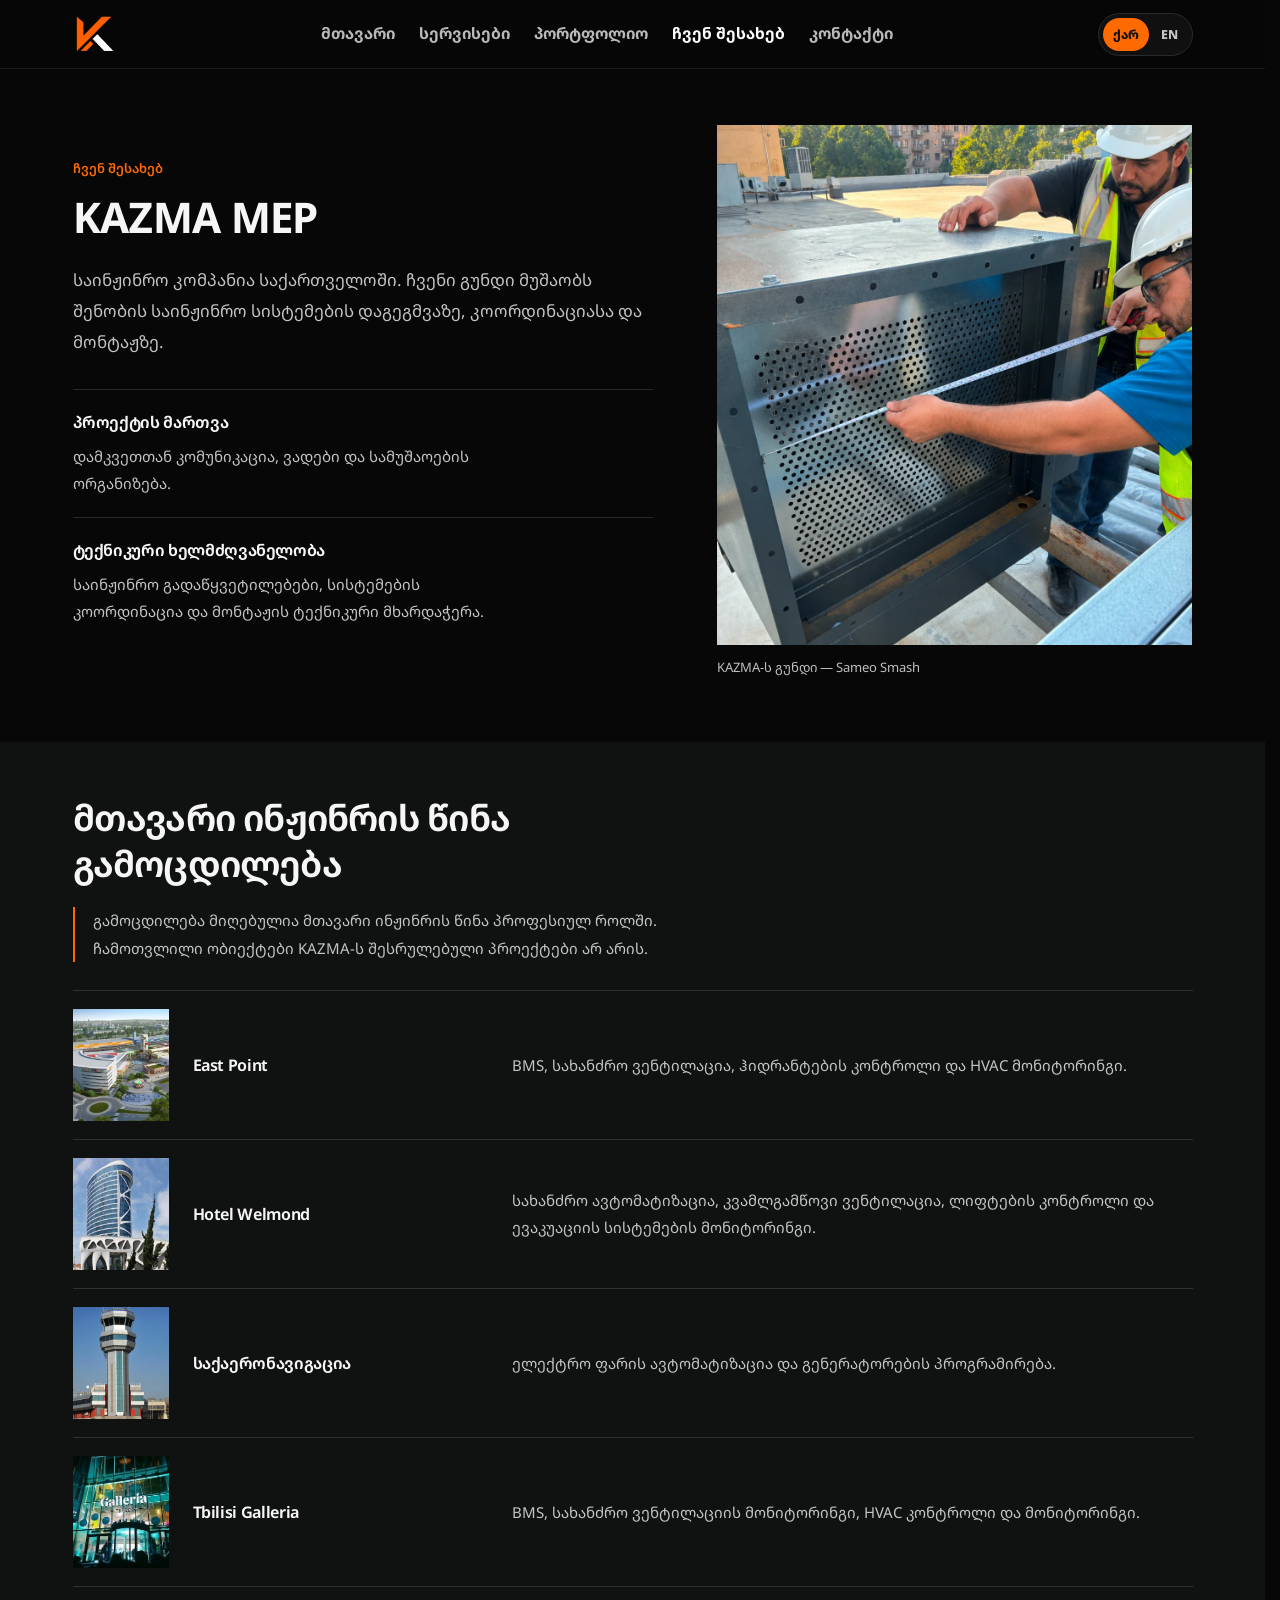
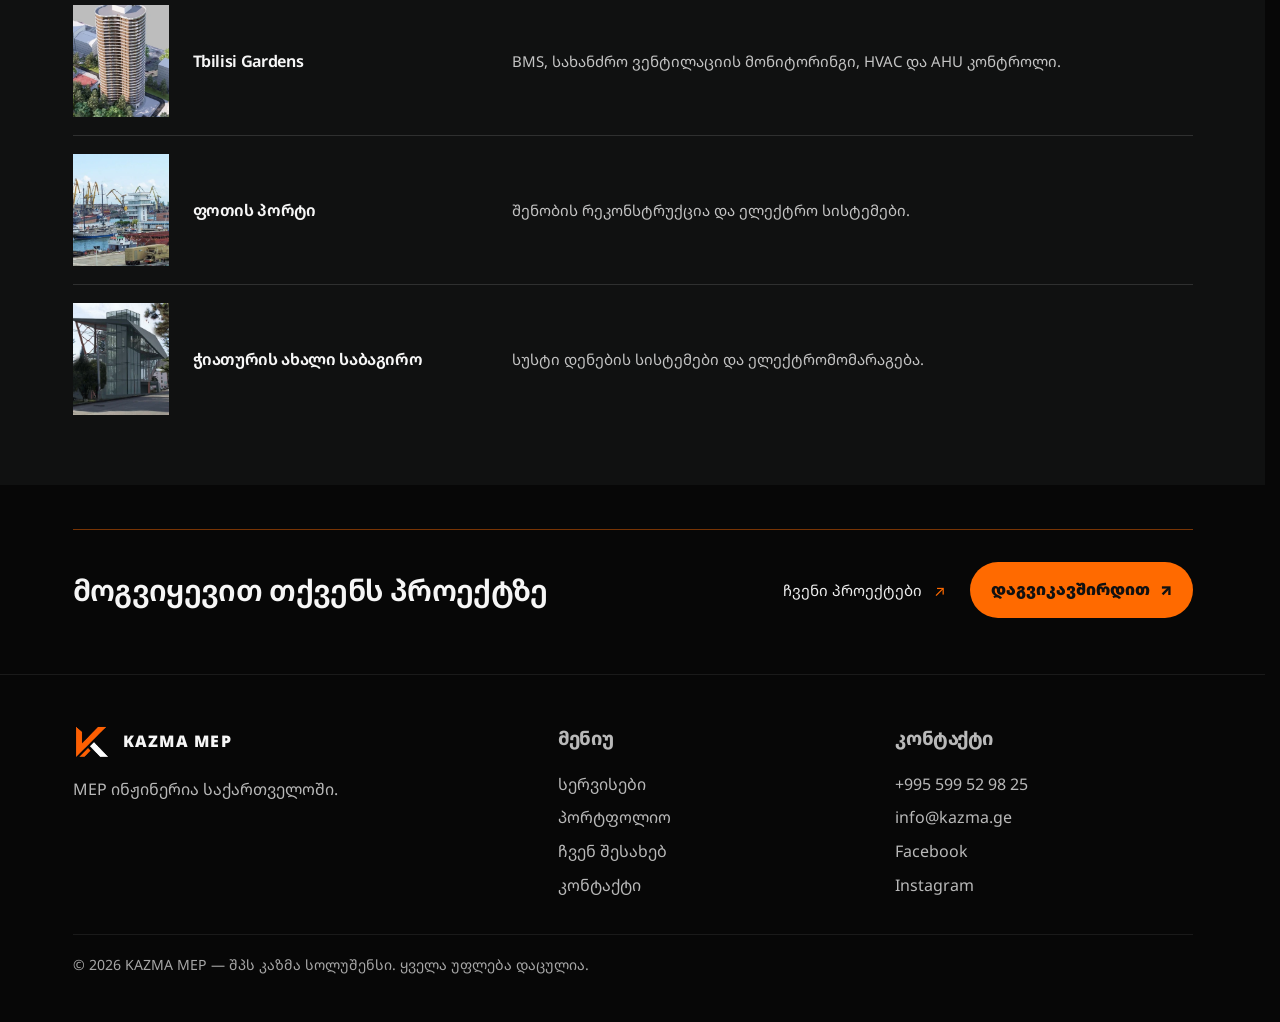
==== about.html @ 132da7cc "Simplify contact channels and align mobile navigation" ====
<!DOCTYPE html>

<html lang="ka">
<head>
<meta charset="utf-8"/>
<meta content="width=device-width, initial-scale=1, viewport-fit=cover" name="viewport"/>
<title>About KAZMA MEP | Team and Experience</title>
<meta content="Meet the KAZMA MEP team and learn about our project-management roles and our lead engineer’s previous professional experience." name="description"/>
<meta content="#070707" name="theme-color"/>
<link href="https://kazma.ge/about" rel="canonical"/>
<meta content="About KAZMA MEP | Team and Experience" property="og:title"/>
<meta content="The KAZMA MEP team, its responsibilities and the lead engineer’s previous professional experience." property="og:description"/>
<meta content="website" property="og:type"/>
<meta content="https://kazma.ge/about" property="og:url"/>
<meta content="https://kazma.ge/sameo-rooftop-measurement-01.webp" property="og:image"/>
<link href="kazma-mark-icon-transparent.png" rel="icon" type="image/png"/>
<link href="https://fonts.googleapis.com" rel="preconnect"/><link crossorigin="" href="https://fonts.gstatic.com" rel="preconnect"/><link href="https://fonts.googleapis.com/css2?family=Inter:wght@400;500;600;700;800;900&amp;family=Noto+Sans+Georgian:wght@400;500;600;700;800;900&amp;display=swap" rel="stylesheet"/><link href="style.css?v=20260925" rel="stylesheet"/>
<link href="company-pages.css?v=20260930b" rel="stylesheet"/>
<meta content="index,follow,max-image-preview:large" name="robots"/><meta content="dark" name="color-scheme"/><meta content="ka_GE" property="og:locale"/><meta content="en_US" property="og:locale:alternate"/><meta content="summary_large_image" name="twitter:card"/><meta content="About KAZMA MEP | Team and Experience" name="twitter:title"/><meta content="Meet the KAZMA MEP team and learn about our project-management roles and our lead engineer’s previous professional experience." name="twitter:description"/><meta content="https://kazma.ge/sameo-rooftop-measurement-01.webp" name="twitter:image"/></head>
<body class="about-page company-page" data-page-title-en="About KAZMA MEP | Team and Experience" data-page-title-ka="KAZMA MEP-ის შესახებ | გუნდი და გამოცდილება"><a class="skip-link" href="#main-content"><span class="ka">მთავარ კონტენტზე გადასვლა</span><span class="en">Skip to main content</span></a>
<header class="site-header">
<div class="container nav-wrap">
<a aria-label="KAZMA MEP home" class="brand" href="/">
<img alt="KAZMA MEP logo mark" data-logo-img="" decoding="async" height="144" src="kazma-mark-icon-144.png" width="144"/>
<span class="brand-fallback" data-logo-fallback="">K</span>
<span class="sr-only">KAZMA MEP</span>
</a>
<nav aria-label="მთავარი ნავიგაცია / Main navigation" class="nav" id="primary-navigation">
<a href="/"><span class="ka">მთავარი</span><span class="en">Home</span></a>
<a href="/services"><span class="ka">სერვისები</span><span class="en">Services</span></a>
<a href="/portfolio"><span class="ka">პორტფოლიო</span><span class="en">Portfolio</span></a>
<a aria-current="page" class="active" href="/about"><span class="ka">ჩვენ შესახებ</span><span class="en">About</span></a>
<a href="/contact"><span class="ka">კონტაქტი</span><span class="en">Contact</span></a>
</nav>
<div class="header-actions">
<div aria-label="Language switcher" class="lang-toggle">
<button aria-label="ქართული ენის არჩევა" aria-pressed="true" data-lang="ka" type="button">ქარ</button>
<button aria-label="Switch to English" aria-pressed="false" data-lang="en" type="button">EN</button>
</div>
<button aria-controls="primary-navigation" aria-expanded="false" aria-label="მენიუს გახსნა" class="menu-btn" type="button">
<span></span><span></span><span></span>
</button>
</div>
</div>
</header>
<main id="main-content" tabindex="-1">
<section class="company-about-intro">
<div class="container company-about-grid">
<div>
<p class="company-kicker"><span class="ka">ჩვენ შესახებ</span><span class="en">About us</span></p>
<h1>KAZMA MEP</h1>
<p class="company-lead"><span class="ka">საინჟინრო კომპანია საქართველოში. ჩვენი გუნდი მუშაობს შენობის საინჟინრო სისტემების დაგეგმვაზე, კოორდინაციასა და მონტაჟზე.</span><span class="en">An engineering company in Georgia. Our team plans, coordinates and installs building engineering systems.</span></p>
<div class="company-roles" aria-labelledby="team-roles-title">
<h2 id="team-roles-title" class="sr-only"><span class="ka">გუნდის როლები</span><span class="en">Team responsibilities</span></h2>
<article class="company-role" data-team-role="project-management"><!-- Add the real team member image here using class="company-role-portrait", width/height and bilingual data-alt attributes. --><div><h3><span class="ka">პროექტის მართვა</span><span class="en">Project management</span></h3><p><span class="ka">დამკვეთთან კომუნიკაცია, ვადები და სამუშაოების ორგანიზება.</span><span class="en">Client communication, scheduling and organization of site work.</span></p></div></article>
<article class="company-role" data-team-role="technical-leadership"><!-- Add the real team member image here using class="company-role-portrait", width/height and bilingual data-alt attributes. --><div><h3><span class="ka">ტექნიკური ხელმძღვანელობა</span><span class="en">Technical leadership</span></h3><p><span class="ka">საინჟინრო გადაწყვეტილებები, სისტემების კოორდინაცია და მონტაჟის ტექნიკური მხარდაჭერა.</span><span class="en">Engineering decisions, system coordination and technical support during installation.</span></p></div></article>
</div>
</div>
<figure class="company-team-photo">
<img src="sameo-rooftop-measurement-01.webp" width="1122" height="1402" alt="KAZMA-ს ინჟინრები Sameo Smash-ის სახურავზე მოწყობილობას ზომავენ" data-alt-ka="KAZMA-ს ინჟინრები Sameo Smash-ის სახურავზე მოწყობილობას ზომავენ" data-alt-en="KAZMA engineers measuring equipment on the Sameo Smash rooftop" decoding="async" loading="eager" fetchpriority="high"/>
<figcaption><span class="ka">KAZMA-ს გუნდი — Sameo Smash</span><span class="en">KAZMA team — Sameo Smash</span></figcaption>
</figure>
</div></section>
<section class="company-experience" id="team-experience" aria-labelledby="team-experience-title">
<div class="container">
<h2 id="team-experience-title"><span class="ka">მთავარი ინჟინრის წინა გამოცდილება</span><span class="en">Our lead engineer’s previous experience</span></h2>
<p class="company-experience-note"><span class="ka">გამოცდილება მიღებულია მთავარი ინჟინრის წინა პროფესიულ როლში. ჩამოთვლილი ობიექტები KAZMA-ს შესრულებული პროექტები არ არის.</span><span class="en">This experience was gained by our lead engineer in a previous professional role. The projects below were not delivered by KAZMA.</span></p>
<ul class="company-experience-list">
<li><img class="company-experience-thumbnail" src="team-exp-east-point.webp" width="306" height="442" alt="East Point-ის სავაჭრო კომპლექსი თბილისში" data-alt-ka="East Point-ის სავაჭრო კომპლექსი თბილისში" data-alt-en="East Point retail complex in Tbilisi" loading="lazy" decoding="async"/><h3><span class="ka">East Point</span><span class="en">East Point</span></h3><p><span class="ka">BMS, სახანძრო ვენტილაცია, ჰიდრანტების კონტროლი და HVAC მონიტორინგი.</span><span class="en">BMS, fire ventilation, hydrant control and HVAC monitoring.</span></p></li>
<li><img class="company-experience-thumbnail" src="team-exp-hotel-welmond.webp" width="320" height="343" alt="Hotel Welmond ბათუმში" data-alt-ka="Hotel Welmond ბათუმში" data-alt-en="Hotel Welmond in Batumi" loading="lazy" decoding="async"/><h3><span class="ka">Hotel Welmond</span><span class="en">Hotel Welmond</span></h3><p><span class="ka">სახანძრო ავტომატიზაცია, კვამლგამწოვი ვენტილაცია, ლიფტების კონტროლი და ევაკუაციის სისტემების მონიტორინგი.</span><span class="en">Fire automation, smoke ventilation, elevator control and evacuation-system monitoring.</span></p></li>
<li><img class="company-experience-thumbnail" src="team-exp-georgian-air-navigation.webp" width="307" height="362" alt="საქაერონავიგაციის საკონტროლო კოშკი თბილისში" data-alt-ka="საქაერონავიგაციის საკონტროლო კოშკი თბილისში" data-alt-en="Georgian Air Navigation control tower in Tbilisi" loading="lazy" decoding="async"/><h3><span class="ka">საქაერონავიგაცია</span><span class="en">Georgian Air Navigation</span></h3><p><span class="ka">ელექტრო ფარის ავტომატიზაცია და გენერატორების პროგრამირება.</span><span class="en">Electrical panel automation and generator programming.</span></p></li>
<li><img class="company-experience-thumbnail" src="team-exp-tbilisi-galleria.webp" width="220" height="299" alt="Tbilisi Galleria-ს სავაჭრო ცენტრი" data-alt-ka="Tbilisi Galleria-ს სავაჭრო ცენტრი" data-alt-en="Tbilisi Galleria shopping center" loading="lazy" decoding="async"/><h3><span class="ka">Tbilisi Galleria</span><span class="en">Tbilisi Galleria</span></h3><p><span class="ka">BMS, სახანძრო ვენტილაციის მონიტორინგი, HVAC კონტროლი და მონიტორინგი.</span><span class="en">BMS, fire-ventilation monitoring and HVAC control and monitoring.</span></p></li>
<li><img class="company-experience-thumbnail" src="team-exp-tbilisi-gardens.webp" width="307" height="447" alt="Tbilisi Gardens-ის მრავალფუნქციური შენობა" data-alt-ka="Tbilisi Gardens-ის მრავალფუნქციური შენობა" data-alt-en="Tbilisi Gardens mixed-use building" loading="lazy" decoding="async"/><h3><span class="ka">Tbilisi Gardens</span><span class="en">Tbilisi Gardens</span></h3><p><span class="ka">BMS, სახანძრო ვენტილაციის მონიტორინგი, HVAC და AHU კონტროლი.</span><span class="en">BMS, fire-ventilation monitoring, HVAC and AHU control.</span></p></li>
<li><img class="company-experience-thumbnail" src="team-exp-poti-port.webp" width="324" height="363" alt="ფოთის პორტი" data-alt-ka="ფოთის პორტი" data-alt-en="Poti Port infrastructure" loading="lazy" decoding="async"/><h3><span class="ka">ფოთის პორტი</span><span class="en">Poti Port</span></h3><p><span class="ka">შენობის რეკონსტრუქცია და ელექტრო სისტემები.</span><span class="en">Building reconstruction and electrical systems.</span></p></li>
<li><img class="company-experience-thumbnail" src="team-exp-chiatura-cableway.webp" width="298" height="321" alt="ჭიათურის ახალი საბაგიროს სადგური" data-alt-ka="ჭიათურის ახალი საბაგიროს სადგური" data-alt-en="Chiatura New Cable-way station" loading="lazy" decoding="async"/><h3><span class="ka">ჭიათურის ახალი საბაგირო</span><span class="en">Chiatura New Cable-way</span></h3><p><span class="ka">სუსტი დენების სისტემები და ელექტრომომარაგება.</span><span class="en">Low-voltage systems and electric power.</span></p></li>
</ul>
</div></section>
<section class="company-contact" aria-labelledby="company-contact-title">
<div class="container company-contact-inner">
<h2 id="company-contact-title"><span class="ka">მოგვიყევით თქვენს პროექტზე</span><span class="en">Tell us about your project</span></h2>
<div class="company-contact-actions"><a class="company-text-link" href="/portfolio"><span class="ka">ჩვენი პროექტები</span><span class="en">Our projects</span> <span aria-hidden="true">↗</span></a><a class="btn btn-primary" href="/contact"><span class="ka">დაგვიკავშირდით</span><span class="en">Contact us</span> <span aria-hidden="true">↗</span></a></div>
</div></section>
</main>
<footer class="site-footer">
<div class="container">
<div class="footer-grid">
<div>
<div class="footer-logo">
<img alt="KAZMA MEP logo mark" data-logo-img="" decoding="async" height="144" src="kazma-mark-icon-144.png" width="144"/>
<span class="brand-fallback small" data-logo-fallback="">K</span>
<span>KAZMA MEP</span>
</div>
<p><span class="ka">MEP ინჟინერია საქართველოში.</span><span class="en">MEP engineering in Georgia.</span></p>
</div>
<div>
<h3><span class="ka">მენიუ</span><span class="en">Menu</span></h3>
<div class="footer-links">
<a href="/services"><span class="ka">სერვისები</span><span class="en">Services</span></a>
<a href="/portfolio"><span class="ka">პორტფოლიო</span><span class="en">Portfolio</span></a>
<a href="/about"><span class="ka">ჩვენ შესახებ</span><span class="en">About</span></a>
<a href="/contact"><span class="ka">კონტაქტი</span><span class="en">Contact</span></a>
</div>
</div>
<div>
<h3><span class="ka">კონტაქტი</span><span class="en">Contact</span></h3>
<div class="footer-links">
<a href="tel:+995599529825">+995 599 52 98 25</a>
<a href="mailto:info@kazma.ge">info@kazma.ge</a>
<a href="https://www.facebook.com/KAZMAMEP" rel="noopener noreferrer" target="_blank">Facebook</a>
<a href="https://www.instagram.com/kazmamep/" rel="noopener noreferrer" target="_blank">Instagram</a>
</div>
</div>
</div>
<div class="copyright">
<span>© <span data-year=""></span> KAZMA MEP — <span class="ka">შპს კაზმა სოლუშენსი. ყველა უფლება დაცულია.</span><span class="en">Kazma Solutions LLC. All rights reserved.</span></span>
</div>
</div>
</footer>
<script src="script.js?v=20260930b"></script>
</body>
</html>
---- style.css ----
:root {
  --bg: #070707;
  --bg-soft: #101010;
  --card: #151515;
  --card-2: #1b1b1b;
  --line: #2a2a2a;
  --text: #f6f6f6;
  --muted: #b9b9b9;
  --muted-2: #8c8c8c;
  --orange: #ff6a00;
  --orange-soft: rgba(255, 106, 0, 0.16);
  --white: #ffffff;
  --max: 1120px;
  --radius: 22px;
}

* {
  box-sizing: border-box;
}

html {
  scroll-behavior: smooth;
}

body {
  margin: 0;
  background:
    radial-gradient(circle at top left, rgba(255, 106, 0, 0.10), transparent 34rem),
    radial-gradient(circle at top right, rgba(255, 255, 255, 0.06), transparent 28rem),
    var(--bg);
  color: var(--text);
  font-family: "Inter", "Noto Sans Georgian", system-ui, -apple-system, BlinkMacSystemFont, "Segoe UI", Arial, sans-serif;
  line-height: 1.6;
}

body .en {
  display: none !important;
}

body.lang-en .en {
  display: inline !important;
}

body.lang-en .ka {
  display: none !important;
}

body.lang-en .block-en {
  display: block !important;
}

body:not(.lang-en) .block-en {
  display: none !important;
}

img {
  max-width: 100%;
  display: block;
}

a {
  color: inherit;
}

.container {
  width: min(var(--max), calc(100% - 40px));
  margin: 0 auto;
}

.site-header {
  position: sticky;
  top: 0;
  z-index: 50;
  background: rgba(7, 7, 7, 0.82);
  backdrop-filter: blur(16px);
  border-bottom: 1px solid rgba(255, 255, 255, 0.08);
}

.nav-wrap {
  min-height: 68px;
  display: flex;
  align-items: center;
  justify-content: space-between;
  gap: 24px;
}

.brand {
  display: inline-flex;
  align-items: center;
  gap: 0;
  text-decoration: none;
  font-weight: 900;
  letter-spacing: 0.08em;
}

.brand img {
  height: 44px;
  width: 44px;
  border-radius: 12px;
  object-fit: contain;
}

.brand span {
  white-space: nowrap;
}

.sr-only {
  position: absolute;
  width: 1px;
  height: 1px;
  padding: 0;
  margin: -1px;
  overflow: hidden;
  clip: rect(0, 0, 0, 0);
  white-space: nowrap;
  border: 0;
}

.brand-fallback {
  display: none;
  width: 44px;
  height: 44px;
  border-radius: 12px;
  place-items: center;
  background: var(--orange);
  color: #111;
  font-weight: 950;
  line-height: 1;
}

.brand-fallback.small {
  width: 38px;
  height: 38px;
}

.brand-fallback.is-visible {
  display: grid;
}

.nav {
  display: flex;
  align-items: center;
  gap: 24px;
  color: var(--muted);
  font-size: 0.98rem;
  font-weight: 700;
}

.nav a {
  text-decoration: none;
  transition: color 0.2s ease;
}

.nav a:hover,
.nav a.active {
  color: var(--white);
}

.header-actions {
  display: flex;
  align-items: center;
  gap: 10px;
}

.lang-toggle {
  display: inline-flex;
  align-items: center;
  gap: 2px;
  padding: 4px;
  border: 1px solid var(--line);
  border-radius: 999px;
  background: rgba(255, 255, 255, 0.04);
}

.lang-toggle button {
  border: 0;
  background: transparent;
  color: var(--muted);
  padding: 8px 10px;
  border-radius: 999px;
  cursor: pointer;
  font-weight: 800;
  font-size: 0.78rem;
}

body:not(.lang-en) .lang-toggle button[data-lang="ka"],
body.lang-en .lang-toggle button[data-lang="en"] {
  background: var(--orange);
  color: #111;
}

.menu-btn {
  display: none;
  width: 42px;
  height: 42px;
  border: 1px solid var(--line);
  border-radius: 12px;
  background: rgba(255, 255, 255, 0.04);
  color: var(--white);
  cursor: pointer;
}

.menu-btn span {
  display: block;
  height: 2px;
  width: 18px;
  margin: 5px auto;
  background: currentColor;
}

.hero {
  padding: 68px 0 56px;
}

.hero-grid {
  display: grid;
  grid-template-columns: minmax(0, 1.04fr) minmax(280px, 0.82fr);
  gap: 54px;
  align-items: center;
}

.eyebrow {
  display: inline-flex;
  align-items: center;
  gap: 10px;
  color: var(--orange);
  font-weight: 900;
  text-transform: uppercase;
  letter-spacing: 0.16em;
  font-size: 0.86rem;
  margin-bottom: 18px;
}

.eyebrow::before {
  content: "";
  width: 34px;
  height: 2px;
  background: var(--orange);
  display: inline-block;
}

h1,
h2,
h3,
p {
  margin-top: 0;
}

h1 {
  font-size: clamp(2rem, 4.25vw, 3.55rem);
  letter-spacing: -0.02em;
  line-height: 1.08;
  margin-bottom: 26px;
}

.page-title {
  font-size: clamp(2rem, 4.1vw, 3.35rem);
  letter-spacing: -0.025em;
  line-height: 1.12;
  margin: 0;
}

.lead {
  font-size: clamp(1rem, 1.6vw, 1.16rem);
  color: var(--muted);
  max-width: 760px;
}

.hero-actions,
.cta-actions,
.card-actions {
  display: flex;
  flex-wrap: wrap;
  gap: 14px;
  margin-top: 32px;
}

.btn {
  display: inline-flex;
  align-items: center;
  justify-content: center;
  gap: 10px;
  min-height: 48px;
  padding: 14px 20px;
  border-radius: 999px;
  text-decoration: none;
  font-weight: 900;
  border: 1px solid transparent;
  transition: transform 0.2s ease, border-color 0.2s ease, background 0.2s ease;
}

.btn:hover {
  transform: translateY(-2px);
}

.btn-primary {
  background: var(--orange);
  color: #111;
}

.btn-secondary {
  background: rgba(255, 255, 255, 0.04);
  border-color: var(--line);
  color: var(--text);
}

.btn-small {
  min-height: 40px;
  padding: 10px 14px;
  font-size: 0.9rem;
}

.hero-panel {
  position: relative;
  border: 1px solid rgba(255, 255, 255, 0.10);
  border-radius: 34px;
  background:
    linear-gradient(145deg, rgba(255, 106, 0, 0.12), rgba(255, 255, 255, 0.04)),
    #090909;
  padding: 24px;
  overflow: hidden;
  box-shadow: 0 20px 70px rgba(0, 0, 0, 0.45);
}

.hero-panel::after {
  content: "";
  position: absolute;
  inset: auto -50px -70px auto;
  width: 180px;
  height: 180px;
  background: var(--orange);
  opacity: 0.16;
  filter: blur(28px);
  border-radius: 50%;
}

.logo-showcase {
  min-height: 250px;
  display: grid;
  place-items: center;
  padding: 28px;
}

.logo-showcase img {
  width: min(260px, 72%);
  border-radius: 20px;
}

.panel-list {
  display: grid;
  gap: 12px;
  margin-top: 20px;
}

.panel-item {
  display: flex;
  justify-content: space-between;
  gap: 20px;
  padding: 14px 0;
  border-top: 1px solid rgba(255, 255, 255, 0.10);
  color: var(--muted);
}

.panel-item strong {
  color: var(--white);
}

.section {
  padding: 70px 0;
  border-top: 1px solid rgba(255, 255, 255, 0.08);
}

.section-tight {
  padding: 46px 0;
}

.section-head {
  display: flex;
  justify-content: space-between;
  align-items: end;
  gap: 24px;
  margin-bottom: 34px;
}

.section-head h2 {
  font-size: clamp(1.55rem, 2.9vw, 2.35rem);
  letter-spacing: -0.018em;
  line-height: 1.18;
  margin-bottom: 0;
}

.section-head p {
  color: var(--muted);
  max-width: 520px;
  margin-bottom: 0;
}

.grid {
  display: grid;
  grid-template-columns: repeat(3, 1fr);
  gap: 18px;
}

.grid-2 {
  display: grid;
  grid-template-columns: repeat(2, 1fr);
  gap: 18px;
}

.card,
.project-card,
.contact-card {
  border: 1px solid rgba(255, 255, 255, 0.10);
  border-radius: var(--radius);
  background: linear-gradient(180deg, rgba(255, 255, 255, 0.055), rgba(255, 255, 255, 0.025));
  padding: 22px;
}

.card .number {
  color: var(--orange);
  font-weight: 900;
  font-size: 1rem;
  letter-spacing: 0.12em;
  margin-bottom: 22px;
}

.card h3,
.project-card h3,
.contact-card h3 {
  font-size: 1.28rem;
  letter-spacing: -0.012em;
  margin-bottom: 12px;
}

.card p,
.project-card p,
.contact-card p {
  color: var(--muted);
  margin-bottom: 0;
}

.card ul,
.project-card ul {
  padding-left: 18px;
  color: var(--muted);
  margin-bottom: 0;
}

.split {
  display: grid;
  grid-template-columns: 0.82fr 1.18fr;
  gap: 42px;
  align-items: center;
}

.tag-row {
  display: flex;
  flex-wrap: wrap;
  gap: 10px;
  margin: 18px 0 0;
}

.tag {
  display: inline-flex;
  align-items: center;
  min-height: 32px;
  padding: 7px 12px;
  border-radius: 999px;
  background: var(--orange-soft);
  color: #ffb278;
  border: 1px solid rgba(255, 106, 0, 0.26);
  font-size: 0.84rem;
  font-weight: 800;
}

.project-card {
  position: relative;
  overflow: hidden;
  min-height: 230px;
}

.project-card.featured {
  grid-column: span 2;
  min-height: 250px;
  background:
    radial-gradient(circle at top right, rgba(255, 106, 0, 0.22), transparent 28rem),
    linear-gradient(180deg, rgba(255, 255, 255, 0.065), rgba(255, 255, 255, 0.025));
}

.project-meta {
  display: flex;
  flex-wrap: wrap;
  gap: 10px;
  color: var(--muted-2);
  font-size: 0.9rem;
  margin-bottom: 20px;
}

.project-meta > span {
  padding: 6px 10px;
  border: 1px solid rgba(255, 255, 255, 0.10);
  border-radius: 999px;
}

.page-hero {
  padding: 62px 0 54px;
  border-bottom: 1px solid rgba(255, 255, 255, 0.08);
}

.breadcrumb {
  color: var(--orange);
  font-weight: 900;
  letter-spacing: 0.14em;
  text-transform: uppercase;
  font-size: 0.86rem;
  margin-bottom: 18px;
}

.process {
  counter-reset: step;
  display: grid;
  gap: 16px;
}

.process-item {
  counter-increment: step;
  display: grid;
  grid-template-columns: 72px 1fr;
  gap: 18px;
  align-items: start;
  padding: 24px;
  border: 1px solid rgba(255, 255, 255, 0.10);
  border-radius: var(--radius);
  background: rgba(255, 255, 255, 0.035);
}

.process-item::before {
  content: "0" counter(step);
  width: 54px;
  height: 54px;
  border-radius: 18px;
  display: grid;
  place-items: center;
  background: var(--orange);
  color: #111;
  font-weight: 950;
}

.info-box {
  border: 1px solid rgba(255, 106, 0, 0.28);
  background: rgba(255, 106, 0, 0.10);
  border-radius: var(--radius);
  padding: 24px;
}

.contact-list {
  display: grid;
  gap: 14px;
}

.contact-link {
  display: flex;
  align-items: center;
  justify-content: space-between;
  gap: 18px;
  padding: 18px;
  border: 1px solid rgba(255, 255, 255, 0.10);
  border-radius: 18px;
  text-decoration: none;
  background: rgba(255, 255, 255, 0.035);
}

.contact-link strong {
  display: block;
}

.contact-link span {
  color: var(--muted);
}

.contact-link em {
  color: var(--orange);
  font-style: normal;
  font-weight: 900;
}

.cta {
  border: 1px solid rgba(255, 106, 0, 0.28);
  border-radius: 34px;
  padding: 42px;
  background:
    radial-gradient(circle at top right, rgba(255, 106, 0, 0.22), transparent 22rem),
    #111;
}

.cta h2 {
  font-size: clamp(1.8rem, 3.4vw, 2.8rem);
  line-height: 1.08;
  letter-spacing: -0.035em;
  margin-bottom: 16px;
}

.cta p {
  color: var(--muted);
  max-width: 760px;
}

.site-footer {
  border-top: 1px solid rgba(255, 255, 255, 0.08);
  padding: 46px 0;
  color: var(--muted);
}

.footer-grid {
  display: grid;
  grid-template-columns: 1.2fr 0.8fr 0.8fr;
  gap: 24px;
}

.footer-logo {
  display: flex;
  align-items: center;
  gap: 12px;
  color: var(--text);
  font-weight: 950;
  letter-spacing: 0.08em;
  margin-bottom: 14px;
}

.footer-logo img {
  width: 38px;
  height: 38px;
  border-radius: 10px;
  object-fit: cover;
}

.footer-links {
  display: grid;
  gap: 8px;
}

.footer-links a {
  color: var(--muted);
  text-decoration: none;
}

.footer-links a:hover {
  color: var(--white);
}

.copyright {
  margin-top: 36px;
  color: var(--muted-2);
  font-size: 0.9rem;
}


/* Georgian text needs calmer spacing than Latin display typography. */
body:not(.lang-en) h1,
body:not(.lang-en) .page-title,
body:not(.lang-en) h2,
body:not(.lang-en) h3 {
  letter-spacing: -0.015em;
  word-break: normal;
  overflow-wrap: break-word;
}

body:not(.lang-en) h1 {
  font-size: clamp(1.72rem, 3.55vw, 2.95rem);
  line-height: 1.18;
}

body:not(.lang-en) .page-title {
  font-size: clamp(1.8rem, 3.45vw, 2.95rem);
  line-height: 1.22;
  max-width: 900px;
}

.logo-fallback {
  display: none;
  border: 1px solid rgba(255, 106, 0, 0.30);
  background: rgba(255, 106, 0, 0.10);
  border-radius: 22px;
  padding: 44px 28px;
  text-align: center;
  color: var(--white);
}

.logo-fallback strong {
  display: block;
  font-size: clamp(2rem, 5vw, 3.2rem);
  letter-spacing: 0.12em;
}

.logo-fallback span {
  display: block;
  color: var(--orange);
  font-weight: 900;
  letter-spacing: 0.38em;
  margin-top: 8px;
}

.logo-fallback.is-visible {
  display: block;
}

.logo-showcase img.is-hidden,
.brand img.is-hidden,
.footer-logo img.is-hidden {
  display: none;
}

@media (max-width: 920px) {
  .hero-grid,
  .split,
  .grid-2,
  .footer-grid {
    grid-template-columns: 1fr;
  }

  .grid {
    grid-template-columns: repeat(2, 1fr);
  }

  .project-card.featured {
    grid-column: span 1;
  }

  .section-head {
    display: block;
  }

  .section-head p {
    margin-top: 14px;
  }
}

@media (max-width: 720px) {
  .container {
    width: min(100% - 28px, var(--max));
  }

  .nav-wrap {
    min-height: 72px;
  }

  .brand span {
    font-size: 0.92rem;
  }

  .nav {
    position: absolute;
    left: 14px;
    right: 14px;
    top: 72px;
    display: none;
    flex-direction: column;
    align-items: stretch;
    gap: 0;
    padding: 14px;
    background: rgba(10, 10, 10, 0.98);
    border: 1px solid var(--line);
    border-radius: 18px;
  }

  .nav.open {
    display: flex;
  }

  .nav a {
    padding: 12px;
  }

  .menu-btn {
    display: inline-block;
  }

  .grid {
    grid-template-columns: 1fr;
  }

  .hero {
    padding: 44px 0 38px;
  }

  h1 {
    font-size: clamp(2.2rem, 11vw, 3.4rem);
    line-height: 1.08;
  }

  .hero-panel {
    padding: 18px;
  }

  .logo-showcase {
    min-height: 190px;
    padding: 16px;
  }

  .section {
    padding: 48px 0;
  }

  .page-hero {
    padding: 56px 0 44px;
  }

  .process-item {
    grid-template-columns: 1fr;
  }

  .cta {
    padding: 28px;
    border-radius: 24px;
  }

  .contact-link {
    display: block;
  }

  .contact-link em {
    display: inline-block;
    margin-top: 8px;
  }
}


/* V3 refinements: cleaner hero, fixed project pills, calmer Georgian typography. */
.hero-visual {
  position: relative;
  min-height: 360px;
  display: flex;
  align-items: center;
  justify-content: center;
  padding: 18px;
}

.hero-visual::before {
  content: "";
  position: absolute;
  width: 68%;
  aspect-ratio: 1;
  border-radius: 50%;
  background: rgba(255, 106, 0, 0.16);
  filter: blur(52px);
  z-index: -1;
}

.hero-logo {
  width: min(100%, 430px);
  max-height: 430px;
  mix-blend-mode: normal;
  filter: drop-shadow(0 22px 48px rgba(255, 106, 0, 0.10));
  object-fit: contain;
}

.hero-logo-fallback {
  width: min(100%, 430px);
}

body:not(.lang-en) .section-head h2,
body:not(.lang-en) .split h2,
body:not(.lang-en) .cta h2 {
  letter-spacing: -0.006em;
  line-height: 1.24;
}

.page-hero .lead {
  margin-top: 20px;
}

.project-meta > span span {
  padding: 0;
  border: 0;
  border-radius: 0;
}

.logo-showcase img.is-hidden,
.brand img.is-hidden,
.footer-logo img.is-hidden,
.hero-logo.is-hidden {
  display: none;
}

@media (max-width: 920px) {
  .hero-grid {
    grid-template-columns: 1fr;
    gap: 28px;
  }

  .hero-visual {
    min-height: 280px;
  }

  .hero-logo {
    width: min(100%, 340px);
  }
}

@media (max-width: 720px) {
  h1 {
    font-size: clamp(2rem, 9.5vw, 3rem);
  }

  body:not(.lang-en) h1 {
    font-size: clamp(1.85rem, 8.6vw, 2.75rem);
  }

  body:not(.lang-en) .page-title {
    font-size: clamp(1.65rem, 7.2vw, 2.25rem);
  }

  .hero-visual {
    min-height: 220px;
    padding: 6px 0 0;
  }

  .hero-logo {
    width: min(100%, 280px);
  }

  .brand img,
  .brand-fallback {
    width: 40px;
    height: 40px;
  }
}


/* V4 refinements: typography, transparent logo blend, stronger nav/services, legal footer. */
body:not(.lang-en) {
  font-family: "Noto Sans Georgian", "Inter", system-ui, -apple-system, BlinkMacSystemFont, "Segoe UI", Arial, sans-serif;
}

body:not(.lang-en) .nav,
body:not(.lang-en) .btn,
body:not(.lang-en) .lang-toggle button {
  font-family: "Noto Sans Georgian", "Inter", system-ui, sans-serif;
}

.hero-grid {
  grid-template-columns: minmax(0, 1fr) minmax(300px, 0.78fr);
}

.hero-visual {
  background: transparent;
}

.hero-visual::after {
  content: "";
  position: absolute;
  inset: 16% 5%;
  background: radial-gradient(circle, rgba(255, 106, 0, 0.08), transparent 62%);
  z-index: -2;
}

.hero .lead {
  max-width: 620px;
}

.services-preview .card p {
  min-height: 3.3em;
}

.card h3 .ka,
.project-card h3 .ka {
  line-height: 1.35;
}

.breadcrumb {
  font-size: 0.9rem;
  letter-spacing: 0.16em;
}

.card .number {
  line-height: 1;
}

.footer-logo img,
.brand img {
  object-fit: contain;
  background: transparent;
}

.copyright {
  padding-top: 18px;
  border-top: 1px solid rgba(255, 255, 255, 0.08);
  line-height: 1.7;
}

body:not(.lang-en) .copyright {
  font-size: 0.88rem;
}

@media (min-width: 921px) {
  .section-tight .split .lead {
    padding-top: 28px;
  }
}

@media (max-width: 720px) {
  .nav a {
    font-size: 1.02rem;
  }
  body:not(.lang-en) h1 {
    font-size: clamp(1.65rem, 7.4vw, 2.35rem);
    line-height: 1.24;
  }
  .hero-logo {
    width: min(100%, 260px);
  }
}


/* V4.1 — About page principles grid only. */
.principles-section {
  position: relative;
}

.principles-section::before {
  content: "";
  position: absolute;
  inset: 22px 0 auto 0;
  height: 1px;
  background: linear-gradient(90deg, transparent, rgba(255, 106, 0, 0.25), transparent);
  pointer-events: none;
}

.principles-grid {
  display: grid;
  grid-template-columns: repeat(4, minmax(0, 1fr));
  gap: 16px;
}

.principle-card {
  position: relative;
  overflow: hidden;
  min-height: 238px;
  padding: 24px;
  border: 1px solid rgba(255, 255, 255, 0.10);
  border-radius: var(--radius);
  background:
    radial-gradient(circle at top right, rgba(255, 106, 0, 0.10), transparent 9rem),
    linear-gradient(180deg, rgba(255, 255, 255, 0.058), rgba(255, 255, 255, 0.026));
}

.principle-card::after {
  content: "";
  position: absolute;
  left: 24px;
  right: 24px;
  bottom: 0;
  height: 3px;
  border-radius: 999px 999px 0 0;
  background: rgba(255, 106, 0, 0.75);
}

.principle-top {
  display: flex;
  align-items: center;
  gap: 12px;
  margin-bottom: 34px;
}

.principle-number {
  color: var(--orange);
  font-weight: 950;
  font-size: 1.18rem;
  letter-spacing: 0.10em;
  line-height: 1;
}

.principle-line {
  height: 1px;
  flex: 1;
  background: rgba(255, 255, 255, 0.12);
}

.principle-card h3 {
  margin-bottom: 12px;
  font-size: 1.24rem;
  line-height: 1.25;
}

.principle-card p {
  margin-bottom: 0;
  color: var(--muted);
  font-size: 0.97rem;
  line-height: 1.65;
}

body:not(.lang-en) .principle-card h3 {
  font-size: 1.18rem;
  line-height: 1.35;
}

body:not(.lang-en) .principle-card p {
  font-size: 0.95rem;
  line-height: 1.75;
}

@media (max-width: 1000px) {
  .principles-grid {
    grid-template-columns: repeat(2, minmax(0, 1fr));
  }
}

@media (max-width: 620px) {
  .principles-grid {
    grid-template-columns: 1fr;
  }

  .principle-card {
    min-height: auto;
  }

  .principle-top {
    margin-bottom: 22px;
  }
}


/* V4.2 — About page process timeline only. */
.workflow-section {
  position: relative;
  overflow: hidden;
}

.workflow-section::before {
  content: "";
  position: absolute;
  inset: 0;
  background:
    linear-gradient(rgba(255, 255, 255, 0.022) 1px, transparent 1px),
    linear-gradient(90deg, rgba(255, 255, 255, 0.022) 1px, transparent 1px);
  background-size: 44px 44px;
  mask-image: radial-gradient(circle at 50% 40%, black, transparent 70%);
  pointer-events: none;
}

.workflow-track {
  position: relative;
  display: grid;
  grid-template-columns: repeat(4, minmax(0, 1fr));
  gap: 16px;
}

.workflow-track::before {
  content: "";
  position: absolute;
  left: 7%;
  right: 7%;
  top: 38px;
  height: 1px;
  background: linear-gradient(90deg, rgba(255, 106, 0, 0.15), rgba(255, 106, 0, 0.65), rgba(255, 106, 0, 0.15));
  pointer-events: none;
}

.workflow-step {
  position: relative;
  z-index: 1;
  min-height: 230px;
  padding: 24px;
  border-radius: var(--radius);
  border: 1px solid rgba(255, 255, 255, 0.10);
  background:
    radial-gradient(circle at top left, rgba(255, 106, 0, 0.10), transparent 10rem),
    linear-gradient(180deg, rgba(255, 255, 255, 0.054), rgba(255, 255, 255, 0.024));
}

.workflow-step-head {
  display: flex;
  align-items: center;
  justify-content: space-between;
  gap: 14px;
  margin-bottom: 34px;
}

.workflow-number {
  color: var(--orange);
  font-size: 1.05rem;
  font-weight: 950;
  letter-spacing: 0.12em;
}

.workflow-dot {
  width: 16px;
  height: 16px;
  border-radius: 999px;
  background: var(--orange);
  box-shadow: 0 0 0 8px rgba(255, 106, 0, 0.10);
  flex: 0 0 auto;
}

.workflow-step h3 {
  margin-bottom: 12px;
  font-size: 1.22rem;
  line-height: 1.25;
}

.workflow-step p {
  margin-bottom: 0;
  color: var(--muted);
  font-size: 0.96rem;
  line-height: 1.65;
}

body:not(.lang-en) .workflow-step h3 {
  font-size: 1.14rem;
  line-height: 1.35;
}

body:not(.lang-en) .workflow-step p {
  font-size: 0.94rem;
  line-height: 1.75;
}

@media (max-width: 1000px) {
  .workflow-track {
    grid-template-columns: repeat(2, minmax(0, 1fr));
  }

  .workflow-track::before {
    display: none;
  }
}

@media (max-width: 620px) {
  .workflow-track {
    grid-template-columns: 1fr;
  }

  .workflow-step {
    min-height: auto;
  }

  .workflow-step-head {
    margin-bottom: 22px;
  }
}


/* V4.3 — About page disciplines visual block only. */
.discipline-section {
  position: relative;
  overflow: hidden;
}

.discipline-section::before {
  content: "";
  position: absolute;
  inset: 0;
  background:
    linear-gradient(rgba(255, 255, 255, 0.018) 1px, transparent 1px),
    linear-gradient(90deg, rgba(255, 255, 255, 0.018) 1px, transparent 1px);
  background-size: 44px 44px;
  mask-image: radial-gradient(circle at 50% 30%, black, transparent 72%);
  pointer-events: none;
}

.discipline-board {
  position: relative;
  overflow: hidden;
  padding: 20px;
  border: 1px solid rgba(255, 255, 255, 0.10);
  border-radius: calc(var(--radius) + 2px);
  background:
    radial-gradient(circle at top left, rgba(255, 106, 0, 0.12), transparent 16rem),
    linear-gradient(180deg, rgba(255, 255, 255, 0.055), rgba(255, 255, 255, 0.02));
}

.discipline-board::after {
  content: "";
  position: absolute;
  left: 22px;
  right: 22px;
  bottom: 0;
  height: 3px;
  border-radius: 999px 999px 0 0;
  background: linear-gradient(90deg, rgba(255, 106, 0, 0.8), rgba(255, 106, 0, 0.2));
}

.discipline-grid {
  display: grid;
  grid-template-columns: repeat(3, minmax(0, 1fr));
  gap: 14px;
}

.discipline-item {
  position: relative;
  min-height: 168px;
  padding: 20px 18px 18px;
  border: 1px solid rgba(255, 255, 255, 0.08);
  border-radius: 18px;
  background: linear-gradient(180deg, rgba(255, 255, 255, 0.045), rgba(255, 255, 255, 0.02));
}

.discipline-item::before {
  content: "";
  position: absolute;
  top: -22px;
  right: -22px;
  width: 84px;
  height: 84px;
  border: 1px solid rgba(255, 106, 0, 0.12);
  border-radius: 50%;
}

.discipline-top {
  display: flex;
  align-items: center;
  gap: 10px;
  margin-bottom: 20px;
}

.discipline-badge {
  color: var(--orange);
  font-weight: 900;
  font-size: 1.02rem;
  letter-spacing: 0.1em;
  line-height: 1;
}

.discipline-line {
  height: 1px;
  flex: 1;
  background: rgba(255, 255, 255, 0.12);
}

.discipline-item h3 {
  margin: 0 0 10px;
  font-size: 1.18rem;
  line-height: 1.25;
}

.discipline-item p {
  margin: 0;
  color: var(--muted);
  font-size: 0.94rem;
  line-height: 1.65;
}

body:not(.lang-en) .discipline-item h3 {
  font-size: 1.12rem;
  line-height: 1.34;
}

body:not(.lang-en) .discipline-item p {
  font-size: 0.93rem;
  line-height: 1.72;
}

@media (max-width: 1000px) {
  .discipline-grid {
    grid-template-columns: repeat(2, minmax(0, 1fr));
  }
}

@media (max-width: 620px) {
  .discipline-board {
    padding: 16px;
  }

  .discipline-grid {
    grid-template-columns: 1fr;
  }

  .discipline-item {
    min-height: auto;
  }
}


/* V4.4 — About page visual polish. */
.discipline-section {
  padding-top: 58px;
  padding-bottom: 58px;
}

.discipline-section .section-head {
  margin-bottom: 26px;
}

.discipline-board {
  padding: 18px;
  border-radius: 24px;
  background:
    linear-gradient(rgba(255, 255, 255, 0.018) 1px, transparent 1px),
    linear-gradient(90deg, rgba(255, 255, 255, 0.018) 1px, transparent 1px),
    radial-gradient(circle at 12% 10%, rgba(255, 106, 0, 0.12), transparent 18rem),
    linear-gradient(180deg, rgba(255, 255, 255, 0.052), rgba(255, 255, 255, 0.018));
  background-size: 42px 42px, 42px 42px, auto, auto;
}

.discipline-board-head {
  display: flex;
  align-items: center;
  justify-content: space-between;
  gap: 18px;
  padding: 0 4px 16px;
  margin-bottom: 16px;
  border-bottom: 1px solid rgba(255, 255, 255, 0.10);
  color: var(--muted-2);
  font-size: 0.78rem;
  font-weight: 900;
  letter-spacing: 0.16em;
  text-transform: uppercase;
}

.discipline-board-head span:first-child {
  color: var(--orange);
}

.discipline-map {
  display: grid;
  grid-template-columns: repeat(3, minmax(0, 1fr));
  gap: 12px;
}

.discipline-node {
  position: relative;
  min-height: 122px;
  padding: 18px 18px 16px;
  border-radius: 18px;
  border: 1px solid rgba(255, 255, 255, 0.09);
  background:
    radial-gradient(circle at top right, rgba(255, 106, 0, 0.065), transparent 7rem),
    rgba(255, 255, 255, 0.026);
  overflow: hidden;
}

.discipline-node::before {
  content: "";
  position: absolute;
  top: 18px;
  right: 18px;
  width: 9px;
  height: 9px;
  border-radius: 50%;
  background: var(--orange);
  box-shadow: 0 0 0 8px rgba(255, 106, 0, 0.08);
}

.discipline-node::after {
  content: "";
  position: absolute;
  left: 18px;
  right: 18px;
  bottom: 0;
  height: 2px;
  border-radius: 999px 999px 0 0;
  background: linear-gradient(90deg, rgba(255, 106, 0, 0.75), transparent);
}

.node-index {
  display: block;
  margin-bottom: 22px;
  color: var(--orange);
  font-size: 0.78rem;
  font-weight: 950;
  letter-spacing: 0.14em;
}

.discipline-node h3 {
  margin: 0 0 6px;
  font-size: 1.06rem;
  line-height: 1.25;
}

.discipline-node p {
  margin: 0;
  color: var(--muted);
  font-size: 0.9rem;
  line-height: 1.55;
}

body:not(.lang-en) .discipline-node h3 {
  font-size: 1.02rem;
  line-height: 1.35;
}

body:not(.lang-en) .discipline-node p {
  font-size: 0.88rem;
  line-height: 1.65;
}

/* Make the process and principles feel less repetitive after adding the visual board. */
.workflow-section {
  padding-top: 58px;
}

.workflow-track {
  gap: 14px;
}

.workflow-step {
  min-height: 178px;
}

.workflow-step h3 {
  font-size: 1.08rem;
}

.workflow-step p {
  font-size: 0.92rem;
}

.principles-section {
  padding-top: 58px;
}

.principles-grid {
  gap: 14px;
}

.principle-card {
  min-height: 200px;
  padding: 22px;
  border-radius: 18px;
}

.principle-top {
  margin-bottom: 26px;
}

.principle-card h3 {
  font-size: 1.12rem;
}

.principle-card p {
  font-size: 0.92rem;
}

body:not(.lang-en) .principle-card h3 {
  font-size: 1.08rem;
}

body:not(.lang-en) .principle-card p {
  font-size: 0.91rem;
}

@media (max-width: 1000px) {
  .discipline-map {
    grid-template-columns: repeat(2, minmax(0, 1fr));
  }

  .workflow-track,
  .principles-grid {
    grid-template-columns: repeat(2, minmax(0, 1fr));
  }
}

@media (max-width: 620px) {
  .discipline-board {
    padding: 14px;
  }

  .discipline-board-head {
    align-items: flex-start;
    flex-direction: column;
    gap: 6px;
  }

  .discipline-map,
  .workflow-track,
  .principles-grid {
    grid-template-columns: 1fr;
  }

  .discipline-node,
  .workflow-step,
  .principle-card {
    min-height: auto;
  }
}


/* V4.5 — About page simplified redesign. Fewer cards, more visual hierarchy. */
.about-clean-page .section,
.about-clean-page section {
  position: relative;
}

.about-clean-hero {
  padding: 86px 0 72px;
  border-bottom: 1px solid rgba(255, 255, 255, 0.08);
  background:
    radial-gradient(circle at 8% 0%, rgba(255, 106, 0, 0.16), transparent 22rem),
    linear-gradient(180deg, rgba(255, 255, 255, 0.025), transparent);
}

.about-hero-inner {
  max-width: 920px;
}

.about-clean-hero h1 {
  max-width: 860px;
  margin: 0 0 18px;
  font-size: clamp(2.2rem, 5vw, 4.9rem);
  line-height: 1.02;
  letter-spacing: -0.045em;
}

body:not(.lang-en) .about-clean-hero h1 {
  max-width: 930px;
  font-size: clamp(2rem, 4.1vw, 4.05rem);
  line-height: 1.16;
  letter-spacing: -0.025em;
}

.about-clean-hero p {
  max-width: 680px;
  margin: 0;
  color: var(--muted);
  font-size: 1.08rem;
  line-height: 1.75;
}

body:not(.lang-en) .about-clean-hero p {
  font-size: 1.02rem;
}

.about-statement-section {
  padding: 78px 0;
  border-bottom: 1px solid rgba(255, 255, 255, 0.08);
}

.statement-grid-clean {
  display: grid;
  grid-template-columns: minmax(0, 0.9fr) minmax(340px, 1.1fr);
  gap: 56px;
  align-items: center;
}

.statement-copy-clean h2,
.process-intro-clean h2,
.experience-panel-clean h2 {
  margin: 0 0 18px;
  font-size: clamp(1.7rem, 3.2vw, 3.15rem);
  line-height: 1.13;
  letter-spacing: -0.03em;
}

body:not(.lang-en) .statement-copy-clean h2,
body:not(.lang-en) .process-intro-clean h2,
body:not(.lang-en) .experience-panel-clean h2 {
  line-height: 1.22;
  letter-spacing: -0.015em;
}

.statement-copy-clean p,
.process-intro-clean p,
.experience-copy-clean p {
  margin: 0;
  color: var(--muted);
  font-size: 1.02rem;
  line-height: 1.8;
}

.engineering-visual {
  position: relative;
  overflow: hidden;
  min-height: 410px;
  padding: 28px;
  border: 1px solid rgba(255, 255, 255, 0.10);
  border-radius: 30px;
  background:
    linear-gradient(rgba(255, 255, 255, 0.025) 1px, transparent 1px),
    linear-gradient(90deg, rgba(255, 255, 255, 0.025) 1px, transparent 1px),
    radial-gradient(circle at 82% 16%, rgba(255, 106, 0, 0.18), transparent 14rem),
    linear-gradient(135deg, rgba(255, 255, 255, 0.07), rgba(255, 255, 255, 0.018));
  background-size: 42px 42px, 42px 42px, auto, auto;
}

.engineering-visual::before {
  content: "";
  position: absolute;
  inset: 18px;
  border: 1px solid rgba(255, 106, 0, 0.18);
  border-radius: 24px;
  pointer-events: none;
}

.visual-topline {
  position: relative;
  z-index: 1;
  display: flex;
  justify-content: space-between;
  gap: 18px;
  color: var(--muted-2);
  font-size: 0.78rem;
  font-weight: 900;
  letter-spacing: 0.16em;
  text-transform: uppercase;
}

.visual-topline > span:first-child {
  color: var(--orange);
}

.visual-core {
  position: relative;
  z-index: 1;
  display: grid;
  grid-template-columns: 0.7fr 1.3fr;
  gap: 28px;
  align-items: center;
  min-height: 250px;
  padding: 34px 0 26px;
}

.visual-axis {
  display: grid;
  place-items: center;
  width: 150px;
  height: 150px;
  border-radius: 50%;
  border: 1px solid rgba(255, 106, 0, 0.32);
  background: rgba(255, 106, 0, 0.08);
  color: var(--white);
  font-weight: 950;
  letter-spacing: 0.08em;
  box-shadow: 0 0 0 24px rgba(255, 106, 0, 0.035);
}

.visual-lines {
  display: grid;
  gap: 14px;
}

.visual-lines div {
  display: flex;
  align-items: center;
  gap: 16px;
  min-height: 58px;
  padding: 12px 14px;
  border-bottom: 1px solid rgba(255, 255, 255, 0.10);
}

.visual-lines span:first-child {
  color: var(--orange);
  font-weight: 950;
  font-size: 0.82rem;
  letter-spacing: 0.1em;
}

.visual-lines strong {
  font-size: 1.04rem;
  line-height: 1.3;
}

.visual-disciplines {
  position: relative;
  z-index: 1;
  display: flex;
  flex-wrap: wrap;
  gap: 10px;
  padding-top: 18px;
  border-top: 1px solid rgba(255, 255, 255, 0.10);
}

.visual-disciplines > span {
  display: inline-flex;
  align-items: center;
  min-height: 34px;
  padding: 8px 12px;
  border-radius: 999px;
  border: 1px solid rgba(255, 255, 255, 0.10);
  color: var(--muted);
  background: rgba(255, 255, 255, 0.035);
  font-size: 0.84rem;
  font-weight: 800;
}

.about-process-simple {
  padding: 76px 0;
  border-bottom: 1px solid rgba(255, 255, 255, 0.08);
}

.process-intro-clean {
  display: grid;
  grid-template-columns: 0.85fr 1.15fr;
  gap: 52px;
  align-items: end;
  margin-bottom: 48px;
}

.process-line-clean {
  position: relative;
  display: grid;
  grid-template-columns: repeat(3, 1fr);
  gap: 0;
  border-top: 1px solid rgba(255, 255, 255, 0.14);
}

.process-point-clean {
  position: relative;
  padding: 32px 34px 0 0;
}

.process-point-clean::before {
  content: "";
  position: absolute;
  top: -7px;
  left: 0;
  width: 13px;
  height: 13px;
  border-radius: 50%;
  background: var(--orange);
  box-shadow: 0 0 0 8px rgba(255, 106, 0, 0.08);
}

.process-point-clean span:first-child {
  display: block;
  margin-bottom: 24px;
  color: var(--orange);
  font-weight: 950;
  letter-spacing: 0.12em;
}

.process-point-clean h3 {
  margin: 0 0 10px;
  font-size: 1.2rem;
  line-height: 1.25;
}

.process-point-clean p {
  max-width: 290px;
  margin: 0;
  color: var(--muted);
  font-size: 0.95rem;
  line-height: 1.7;
}

.about-experience-clean {
  padding: 76px 0;
  border-bottom: 1px solid rgba(255, 255, 255, 0.08);
}

.experience-panel-clean {
  display: grid;
  grid-template-columns: 0.95fr 1.05fr;
  gap: 56px;
  align-items: center;
  padding: 38px;
  border-radius: 30px;
  border: 1px solid rgba(255, 255, 255, 0.10);
  background:
    radial-gradient(circle at 88% 18%, rgba(255, 106, 0, 0.14), transparent 16rem),
    linear-gradient(180deg, rgba(255, 255, 255, 0.052), rgba(255, 255, 255, 0.018));
}

.experience-list-clean {
  display: flex;
  flex-wrap: wrap;
  gap: 10px;
  margin-top: 22px;
}

.experience-list-clean span {
  display: inline-flex;
  align-items: center;
  min-height: 34px;
  padding: 8px 12px;
  border-radius: 999px;
  background: rgba(255, 106, 0, 0.08);
  border: 1px solid rgba(255, 106, 0, 0.18);
  color: #ffb278;
  font-size: 0.84rem;
  font-weight: 800;
}

.about-clean-page .cta {
  margin-top: 0;
}

@media (max-width: 1000px) {
  .statement-grid-clean,
  .process-intro-clean,
  .experience-panel-clean {
    grid-template-columns: 1fr;
    gap: 32px;
  }

  .engineering-visual {
    min-height: auto;
  }

  .visual-core {
    min-height: auto;
  }
}

@media (max-width: 760px) {
  .about-clean-hero,
  .about-statement-section,
  .about-process-simple,
  .about-experience-clean {
    padding: 56px 0;
  }

  .visual-core {
    grid-template-columns: 1fr;
  }

  .visual-axis {
    width: 118px;
    height: 118px;
  }

  .process-line-clean {
    grid-template-columns: 1fr;
    border-top: 0;
    gap: 30px;
  }

  .process-point-clean {
    padding: 0 0 0 26px;
    border-left: 1px solid rgba(255, 255, 255, 0.14);
  }

  .process-point-clean::before {
    top: 0;
    left: -7px;
  }

  .process-point-clean span:first-child {
    margin-bottom: 12px;
  }

  .experience-panel-clean {
    padding: 26px;
  }
}


/* V4.6 — About page UX/UI rebuild: editorial, lighter, less card-heavy. */
.about-editorial-page {
  overflow: hidden;
}

.about-editorial-page .breadcrumb {
  margin-bottom: 22px;
}

.about-editorial-hero {
  position: relative;
  padding: 86px 0 72px;
  border-bottom: 1px solid rgba(255, 255, 255, 0.08);
  background:
    radial-gradient(circle at 14% 10%, rgba(255, 106, 0, 0.18), transparent 28rem),
    linear-gradient(120deg, rgba(255, 106, 0, 0.035), transparent 38%);
}

.about-editorial-hero::after {
  content: "";
  position: absolute;
  inset: 0;
  background:
    linear-gradient(rgba(255, 255, 255, 0.016) 1px, transparent 1px),
    linear-gradient(90deg, rgba(255, 255, 255, 0.016) 1px, transparent 1px);
  background-size: 52px 52px;
  mask-image: radial-gradient(circle at 72% 50%, black, transparent 64%);
  pointer-events: none;
}

.about-editorial-grid {
  position: relative;
  z-index: 1;
  display: grid;
  grid-template-columns: minmax(0, 1.1fr) minmax(320px, 0.68fr);
  gap: 68px;
  align-items: center;
}

.about-editorial-copy h1 {
  max-width: 790px;
  margin: 0 0 22px;
  font-size: clamp(2.6rem, 5.8vw, 5.6rem);
  line-height: 0.98;
  letter-spacing: -0.055em;
}

.about-editorial-copy p {
  max-width: 640px;
  margin: 0;
  color: var(--muted);
  font-size: 1.12rem;
  line-height: 1.8;
}

body:not(.lang-en) .about-editorial-copy h1 {
  font-size: clamp(2.1rem, 4.6vw, 4.35rem);
  line-height: 1.12;
  letter-spacing: -0.035em;
}

body:not(.lang-en) .about-editorial-copy p {
  font-size: 1.03rem;
  line-height: 1.9;
}

.about-system-panel {
  position: relative;
  padding: 24px;
  border: 1px solid rgba(255, 106, 0, 0.22);
  border-radius: 24px;
  background:
    linear-gradient(rgba(255, 255, 255, 0.022) 1px, transparent 1px),
    linear-gradient(90deg, rgba(255, 255, 255, 0.022) 1px, transparent 1px),
    radial-gradient(circle at 20% 20%, rgba(255, 106, 0, 0.16), transparent 12rem),
    rgba(255, 255, 255, 0.025);
  background-size: 34px 34px, 34px 34px, auto, auto;
  box-shadow: 0 28px 80px rgba(0, 0, 0, 0.28);
}

.system-panel-top {
  display: flex;
  justify-content: space-between;
  gap: 18px;
  padding-bottom: 18px;
  margin-bottom: 24px;
  border-bottom: 1px solid rgba(255, 255, 255, 0.10);
  color: var(--muted-2);
  font-size: 0.72rem;
  font-weight: 900;
  letter-spacing: 0.14em;
  text-transform: uppercase;
}

.system-panel-top > span:first-child {
  color: var(--orange);
}

.system-map {
  position: relative;
  padding-left: 28px;
}

.system-spine {
  position: absolute;
  left: 6px;
  top: 4px;
  bottom: 4px;
  width: 2px;
  border-radius: 999px;
  background: linear-gradient(var(--orange), rgba(255, 106, 0, 0.08));
}

.system-line {
  position: relative;
  display: grid;
  grid-template-columns: 42px 1fr;
  gap: 12px;
  align-items: center;
  min-height: 46px;
  border-bottom: 1px solid rgba(255, 255, 255, 0.08);
}

.system-line:last-child {
  border-bottom: 0;
}

.system-line::before {
  content: "";
  position: absolute;
  left: -27px;
  top: 50%;
  width: 12px;
  height: 12px;
  transform: translateY(-50%);
  border-radius: 50%;
  background: var(--orange);
  box-shadow: 0 0 0 8px rgba(255, 106, 0, 0.08);
}

.system-line span {
  color: var(--orange);
  font-weight: 900;
  font-size: 0.78rem;
  letter-spacing: 0.12em;
}

.system-line strong {
  font-size: 1rem;
  letter-spacing: -0.01em;
}

.about-editorial-statement,
.about-focus-section,
.about-process-line-section,
.about-closing-section,
.about-final-cta {
  padding: 82px 0;
  border-bottom: 1px solid rgba(255, 255, 255, 0.08);
}

.statement-editorial-grid {
  display: grid;
  grid-template-columns: minmax(0, 0.95fr) minmax(0, 1.05fr);
  gap: 76px;
  align-items: start;
}

.statement-editorial-grid h2 {
  max-width: 620px;
  margin: 0;
  font-size: clamp(2rem, 3.9vw, 4.1rem);
  line-height: 1.04;
  letter-spacing: -0.045em;
}

.statement-editorial-text {
  max-width: 620px;
  color: var(--muted);
  font-size: 1.05rem;
  line-height: 1.85;
}

.statement-editorial-text p:last-child {
  color: var(--white);
  font-weight: 650;
}

body:not(.lang-en) .statement-editorial-grid h2 {
  font-size: clamp(1.7rem, 3.35vw, 3.2rem);
  line-height: 1.16;
  letter-spacing: -0.025em;
}

body:not(.lang-en) .statement-editorial-text {
  font-size: 1rem;
  line-height: 1.9;
}

.focus-rows {
  border-top: 1px solid rgba(255, 255, 255, 0.14);
}

.focus-row {
  display: grid;
  grid-template-columns: 82px minmax(230px, 0.78fr) minmax(0, 1fr);
  gap: 32px;
  align-items: baseline;
  padding: 30px 0;
  border-bottom: 1px solid rgba(255, 255, 255, 0.12);
}

.focus-number {
  color: var(--orange);
  font-size: 0.9rem;
  font-weight: 950;
  letter-spacing: 0.16em;
}

.focus-row h3 {
  margin: 0;
  font-size: clamp(1.35rem, 2.2vw, 2.2rem);
  line-height: 1.12;
  letter-spacing: -0.035em;
}

.focus-row p {
  margin: 0;
  color: var(--muted);
  font-size: 1rem;
  line-height: 1.75;
}

body:not(.lang-en) .focus-row h3 {
  font-size: clamp(1.25rem, 2vw, 1.95rem);
  line-height: 1.25;
  letter-spacing: -0.02em;
}

body:not(.lang-en) .focus-row p {
  font-size: 0.98rem;
  line-height: 1.85;
}

.process-line-head {
  display: flex;
  justify-content: space-between;
  align-items: end;
  gap: 36px;
  margin-bottom: 52px;
}

.process-line-head h2 {
  margin: 0;
  font-size: clamp(1.8rem, 3.3vw, 3.3rem);
  line-height: 1.08;
  letter-spacing: -0.04em;
}

.process-line-head p {
  max-width: 480px;
  margin: 0;
  color: var(--muted);
}

.process-line-minimal {
  position: relative;
  display: grid;
  grid-template-columns: repeat(3, minmax(0, 1fr));
  gap: 42px;
}

.process-line-minimal::before {
  content: "";
  position: absolute;
  left: 0;
  right: 0;
  top: 11px;
  height: 1px;
  background: linear-gradient(90deg, rgba(255, 106, 0, 0.85), rgba(255, 255, 255, 0.16), rgba(255, 106, 0, 0.20));
}

.process-minimal-step {
  position: relative;
  padding-top: 42px;
}

.process-minimal-step::before {
  content: "";
  position: absolute;
  top: 4px;
  left: 0;
  width: 15px;
  height: 15px;
  border-radius: 50%;
  background: var(--orange);
  box-shadow: 0 0 0 9px rgba(255, 106, 0, 0.10);
}

.process-minimal-step span {
  display: block;
  margin-bottom: 18px;
  color: var(--orange);
  font-size: 0.86rem;
  font-weight: 950;
  letter-spacing: 0.14em;
}

.process-minimal-step h3 {
  margin: 0 0 12px;
  font-size: 1.28rem;
  letter-spacing: -0.02em;
}

.process-minimal-step p {
  margin: 0;
  color: var(--muted);
  font-size: 0.97rem;
  line-height: 1.7;
}

.about-closing-panel {
  display: grid;
  grid-template-columns: minmax(0, 0.82fr) minmax(0, 1.18fr);
  gap: 64px;
  align-items: end;
  padding: 42px 0;
  border-top: 1px solid rgba(255, 106, 0, 0.42);
  border-bottom: 1px solid rgba(255, 106, 0, 0.16);
}

.about-closing-panel h2 {
  margin: 0;
  font-size: clamp(1.8rem, 3.2vw, 3.25rem);
  line-height: 1.08;
  letter-spacing: -0.04em;
}

.about-closing-panel p {
  max-width: 660px;
  margin: 0;
  color: var(--muted);
  font-size: 1.04rem;
  line-height: 1.8;
}

body:not(.lang-en) .about-closing-panel h2 {
  font-size: clamp(1.55rem, 2.85vw, 2.72rem);
  line-height: 1.2;
  letter-spacing: -0.02em;
}

.about-final-cta {
  border-bottom: 0;
}

.about-final-cta .cta {
  margin: 0;
}

@media (max-width: 980px) {
  .about-editorial-grid,
  .statement-editorial-grid,
  .about-closing-panel {
    grid-template-columns: 1fr;
    gap: 36px;
  }

  .about-system-panel {
    max-width: 620px;
  }

  .focus-row {
    grid-template-columns: 56px 1fr;
    gap: 20px;
  }

  .focus-row p {
    grid-column: 2;
  }

  .process-line-head {
    align-items: start;
    flex-direction: column;
  }

  .process-line-minimal {
    gap: 24px;
  }
}

@media (max-width: 720px) {
  .about-editorial-hero {
    padding: 64px 0 56px;
  }

  .about-editorial-statement,
  .about-focus-section,
  .about-process-line-section,
  .about-closing-section,
  .about-final-cta {
    padding: 58px 0;
  }

  .about-editorial-copy h1,
  body:not(.lang-en) .about-editorial-copy h1 {
    font-size: clamp(2rem, 10vw, 3.1rem);
  }

  .about-system-panel {
    padding: 18px;
  }

  .system-panel-top {
    align-items: flex-start;
    flex-direction: column;
    gap: 6px;
  }

  .focus-row {
    grid-template-columns: 1fr;
    gap: 10px;
    padding: 26px 0;
  }

  .focus-row p {
    grid-column: auto;
  }

  .process-line-minimal {
    grid-template-columns: 1fr;
    gap: 28px;
  }

  .process-line-minimal::before {
    display: none;
  }

  .process-minimal-step {
    padding: 0 0 0 34px;
  }

  .process-minimal-step::before {
    top: 5px;
    left: 0;
  }

  .process-minimal-step span {
    margin-bottom: 10px;
  }
}


/* Portfolio case page */
.portfolio-case-hero {
  position: relative;
  padding: 88px 0 74px;
  border-bottom: 1px solid rgba(255,255,255,0.08);
  background:
    radial-gradient(circle at 14% 10%, rgba(255,106,0,0.17), transparent 30rem),
    radial-gradient(circle at 90% 22%, rgba(255,255,255,0.055), transparent 24rem);
}

.portfolio-case-hero-grid {
  display: grid;
  grid-template-columns: minmax(0, 1fr) 260px;
  gap: 70px;
  align-items: end;
}

.portfolio-case-hero h1 {
  max-width: 790px;
  margin: 0 0 22px;
  font-size: clamp(2.7rem, 5.7vw, 5.7rem);
  line-height: 0.98;
  letter-spacing: -0.055em;
}

.portfolio-case-hero p {
  max-width: 700px;
  margin: 0;
  color: var(--muted);
  font-size: 1.08rem;
  line-height: 1.8;
}

body:not(.lang-en) .portfolio-case-hero h1 {
  font-size: clamp(2.15rem, 4.5vw, 4.4rem);
  line-height: 1.12;
  letter-spacing: -0.035em;
}

.portfolio-hero-index {
  display: flex;
  flex-direction: column;
  align-items: flex-end;
  padding-left: 28px;
  border-left: 1px solid rgba(255,255,255,0.12);
}

.portfolio-hero-index span {
  color: var(--orange);
  font-size: 0.88rem;
  font-weight: 950;
  letter-spacing: 0.15em;
}

.portfolio-hero-index strong {
  margin: 18px 0 10px;
  font-size: 2.25rem;
  letter-spacing: 0.06em;
}

.portfolio-hero-index small {
  color: var(--muted-2);
  font-weight: 800;
  letter-spacing: 0.10em;
}

.sameo-case-section {
  padding: 82px 0;
}

.sameo-case-header {
  display: grid;
  grid-template-columns: 0.75fr 1.25fr;
  gap: 54px;
  align-items: end;
  margin-bottom: 40px;
}

.sameo-case-header h2 {
  margin: 0;
  font-size: clamp(2.5rem, 5vw, 5.2rem);
  line-height: 1;
  letter-spacing: -0.055em;
}

.sameo-case-meta {
  display: grid;
  grid-template-columns: repeat(3, minmax(0, 1fr));
  border-top: 1px solid rgba(255,255,255,0.14);
  border-bottom: 1px solid rgba(255,255,255,0.14);
}

.sameo-case-meta > div {
  padding: 18px 20px;
  border-right: 1px solid rgba(255,255,255,0.10);
}

.sameo-case-meta > div:last-child { border-right: 0; }
.sameo-case-meta span { display: block; color: var(--muted-2); font-size: 0.78rem; font-weight: 800; margin-bottom: 8px; }
.sameo-case-meta strong { font-size: 0.94rem; }

.sameo-cover {
  position: relative;
  overflow: hidden;
  min-height: 560px;
  border: 1px solid rgba(255,255,255,0.10);
  border-radius: 24px;
  background: #111;
}

.sameo-cover img {
  width: 100%;
  height: 100%;
  min-height: 560px;
  object-fit: cover;
}

.sameo-cover::after {
  content: "";
  position: absolute;
  inset: 0;
  background: linear-gradient(180deg, transparent 55%, rgba(0,0,0,0.80));
  pointer-events: none;
}

.sameo-cover-caption {
  position: absolute;
  z-index: 1;
  left: 28px;
  right: 28px;
  bottom: 24px;
  display: flex;
  justify-content: space-between;
  gap: 28px;
  align-items: end;
}

.sameo-cover-caption > span {
  color: var(--orange);
  font-size: 0.78rem;
  font-weight: 950;
  letter-spacing: 0.14em;
}

.sameo-cover-caption p {
  max-width: 480px;
  margin: 0;
  text-align: right;
  font-weight: 700;
}

.sameo-summary-grid {
  display: grid;
  grid-template-columns: 0.7fr 1.3fr;
  gap: 68px;
  padding: 68px 0;
}

.sameo-summary-grid h3,
.sameo-gallery-head h3 {
  margin: 0;
  font-size: clamp(1.8rem, 3vw, 3rem);
  letter-spacing: -0.04em;
}

.sameo-summary-grid p {
  color: var(--muted);
  font-size: 1.02rem;
  line-height: 1.85;
}

.sameo-gallery-head {
  display: flex;
  justify-content: space-between;
  align-items: end;
  gap: 30px;
  margin-bottom: 26px;
}

.sameo-gallery-head p { margin: 0; color: var(--muted-2); }

.sameo-gallery {
  display: grid;
  grid-template-columns: repeat(12, 1fr);
  gap: 16px;
}

.sameo-gallery-item {
  position: relative;
  grid-column: span 5;
  min-height: 330px;
  overflow: hidden;
  border: 1px solid rgba(255,255,255,0.10);
  border-radius: 20px;
  background: #111;
}

.sameo-gallery-item.sameo-gallery-wide { grid-column: span 7; }
.sameo-gallery-item.sameo-gallery-portrait { grid-column: span 5; min-height: 560px; grid-row: span 2; }

.sameo-gallery-item img {
  width: 100%;
  height: 100%;
  min-height: inherit;
  object-fit: cover;
  transition: transform 0.45s ease;
}

.sameo-gallery-item:hover img { transform: scale(1.025); }
.sameo-gallery-item::after { content:""; position:absolute; inset:0; background:linear-gradient(180deg, transparent 58%, rgba(0,0,0,0.78)); }
.sameo-gallery-item > span { position:absolute; z-index:1; left:20px; right:20px; bottom:18px; color:#fff; font-weight:750; }

.portfolio-confirmed-note {
  padding: 72px 0;
  border-top: 1px solid rgba(255,255,255,0.08);
  border-bottom: 1px solid rgba(255,255,255,0.08);
}

.portfolio-note-inner {
  display: grid;
  grid-template-columns: 0.85fr 1.15fr;
  gap: 70px;
  align-items: end;
}

.portfolio-note-inner h2 {
  margin: 0;
  font-size: clamp(1.9rem, 3.5vw, 3.6rem);
  line-height: 1.08;
  letter-spacing: -0.04em;
}

.portfolio-note-inner p {
  margin: 0;
  color: var(--muted);
  font-size: 1.02rem;
  line-height: 1.8;
}

@media (max-width: 980px) {
  .portfolio-case-hero-grid,
  .sameo-case-header,
  .sameo-summary-grid,
  .portfolio-note-inner {
    grid-template-columns: 1fr;
  }

  .portfolio-hero-index { align-items: flex-start; border-left: 0; border-top: 1px solid rgba(255,255,255,0.12); padding: 24px 0 0; }
  .sameo-case-meta { margin-top: 8px; }
  .sameo-gallery-item,
  .sameo-gallery-item.sameo-gallery-wide { grid-column: span 7; }
  .sameo-gallery-item.sameo-gallery-portrait { grid-column: span 5; }
}

@media (max-width: 700px) {
  .portfolio-case-hero { padding: 64px 0 56px; }
  .sameo-case-section { padding: 58px 0; }
  .sameo-case-meta { grid-template-columns: 1fr; }
  .sameo-case-meta > div { border-right: 0; border-bottom: 1px solid rgba(255,255,255,0.10); }
  .sameo-case-meta > div:last-child { border-bottom: 0; }
  .sameo-cover, .sameo-cover img { min-height: 360px; }
  .sameo-cover-caption { flex-direction: column; align-items: flex-start; }
  .sameo-cover-caption p { text-align: left; }
  .sameo-summary-grid { gap: 28px; padding: 48px 0; }
  .sameo-gallery-head { align-items: flex-start; flex-direction: column; }
  .sameo-gallery { grid-template-columns: 1fr; }
  .sameo-gallery-item,
  .sameo-gallery-item.sameo-gallery-wide,
  .sameo-gallery-item.sameo-gallery-portrait { grid-column: 1; min-height: 290px; grid-row: auto; }
  .portfolio-confirmed-note { padding: 58px 0; }
}


/* Refined mobile navigation panel and hamburger state. */
@media (max-width: 720px) {
  body.menu-open {
    overflow: hidden;
  }

  body.menu-open::before {
    content: "";
    position: fixed;
    inset: 72px 0 0;
    z-index: 40;
    background: rgba(0, 0, 0, 0.58);
    backdrop-filter: blur(4px);
  }

  .site-header .nav {
    position: fixed;
    left: 14px;
    right: 14px;
    top: 80px;
    z-index: 51;
    display: flex;
    max-height: calc(100dvh - 96px);
    overflow-y: auto;
    padding: 10px;
    gap: 2px;
    border-color: rgba(255, 255, 255, 0.12);
    border-radius: 18px;
    background: rgba(10, 10, 10, 0.97);
    box-shadow: 0 24px 70px rgba(0, 0, 0, 0.52);
    opacity: 0;
    visibility: hidden;
    pointer-events: none;
    transform: translateY(-10px) scale(0.985);
    transform-origin: top center;
    transition:
      opacity 0.22s ease,
      visibility 0.22s ease,
      transform 0.22s cubic-bezier(.2,.7,.2,1);
  }

  .site-header .nav.open {
    opacity: 1;
    visibility: visible;
    pointer-events: auto;
    transform: translateY(0) scale(1);
  }

  .home-page .nav a {
    min-height: 50px;
    padding: 14px 15px;
    border-radius: 12px;
  }

  .home-page .nav a:hover,
  .home-page .nav a:focus-visible,
  .home-page .nav a.active {
    background: rgba(255, 106, 0, 0.08);
    outline: none;
  }

  .home-page .nav a::after {
    left: 15px;
    right: auto;
    bottom: 8px;
    width: 28px;
  }

  .menu-btn {
    position: relative;
    z-index: 52;
    padding: 0;
    transition:
      border-color 0.2s ease,
      background-color 0.2s ease,
      transform 0.2s ease;
  }

  .menu-btn span {
    transition:
      transform 0.22s cubic-bezier(.2,.7,.2,1),
      opacity 0.18s ease;
  }

  .menu-btn[aria-expanded="true"] {
    border-color: rgba(255, 106, 0, 0.65);
    background: rgba(255, 106, 0, 0.10);
  }

  .menu-btn[aria-expanded="true"] span:nth-child(1) {
    transform: translateY(7px) rotate(45deg);
  }

  .menu-btn[aria-expanded="true"] span:nth-child(2) {
    opacity: 0;
  }

  .menu-btn[aria-expanded="true"] span:nth-child(3) {
    transform: translateY(-7px) rotate(-45deg);
  }

  .menu-btn:active {
    transform: scale(0.96);
  }
}

@media (max-width: 420px) {
  .home-page .footer-grid {
    grid-template-columns: 1fr;
    gap: 28px;
  }

  .home-page .footer-grid > div:first-child {
    grid-column: auto;
  }
}

@media (prefers-reduced-motion: reduce) {
  .site-header .nav,
  .menu-btn,
  .menu-btn span {
    transition: none !important;
  }
}

/* Sameo completed-space photography: intentional crops for the existing portfolio layout. */
.portfolio-page .portfolio-cover-completed img { object-position: 32% 22%; }
.portfolio-page .portfolio-gallery-completed-primary img { object-position: 26% 30%; }
.portfolio-page .portfolio-gallery-completed-detail img { object-position: 50% 28%; }

@media (max-width: 760px) {
  .portfolio-page .portfolio-cover-completed img { object-position: 30% 23%; }
  .portfolio-page .portfolio-gallery-completed-primary img { object-position: 30% 25%; }
  .portfolio-page .portfolio-gallery-completed-detail img { object-position: 50% 24%; }
}

/* V5.3 — Final mobile navigation consistency and footer compaction. */

@media (max-width: 760px) {
  /* Apply the compact footer treatment across every page, not only Home. */
  .brand,
  .brand img,
  .brand-fallback,
  .menu-btn {
    min-width: 44px;
    min-height: 44px;
  }

  .lang-toggle {
    padding: 2px;
  }

  .lang-toggle button {
    min-width: 44px;
    min-height: 44px;
    padding: 8px;
  }

  .site-footer {
    padding-top: 40px;
    padding-bottom: calc(34px + env(safe-area-inset-bottom, 0px));
  }

  .site-footer .footer-grid {
    grid-template-columns: repeat(2, minmax(0, 1fr));
    gap: 30px 20px;
  }

  .site-footer .footer-grid > div:first-child {
    grid-column: 1 / -1;
  }

  .site-footer .footer-grid > div:first-child p {
    max-width: 34rem;
    margin-bottom: 0;
  }

  .site-footer .footer-links a {
    min-height: 44px;
    display: flex;
    align-items: center;
    overflow-wrap: anywhere;
    word-break: normal;
  }

  .site-footer .copyright {
    margin-top: 30px;
    padding-bottom: 2px;
  }
}

@media (max-width: 720px) {
  /* Keep the active menu item visually consistent on every internal page. */
  .site-header .nav a {
    min-height: 50px;
    padding: 14px 15px;
    border-radius: 12px;
  }

  .site-header .nav a:hover,
  .site-header .nav a:focus-visible,
  .site-header .nav a.active {
    background: rgba(255, 106, 0, 0.08);
    outline: none;
  }

  .site-header .nav a::after {
    left: 15px;
    right: auto;
    bottom: 8px;
    width: 28px;
  }

  .site-header .nav a.active::after {
    transform: scaleX(1);
  }
}

/* Only very narrow phones fall back to a single-column footer. */
@media (max-width: 340px) {
  .site-footer .footer-grid {
    grid-template-columns: 1fr;
    gap: 28px;
  }

  .site-footer .footer-grid > div:first-child {
    grid-column: auto;
  }
}

/* ==========================================================================
   V6.0 — Services page redesign
   ========================================================================== */

.services-page {
  background:
    radial-gradient(circle at 9% 5%, rgba(255, 106, 0, 0.10), transparent 30rem),
    radial-gradient(circle at 93% 8%, rgba(255, 255, 255, 0.045), transparent 27rem),
    var(--bg);
}

.services-page h1,
.services-page h2,
.services-page h3 {
  font-weight: 760;
}

body:not(.lang-en).services-page h1,
body:not(.lang-en).services-page h2,
body:not(.lang-en).services-page h3 {
  font-family: "Noto Sans Georgian", "Inter", system-ui, sans-serif;
  letter-spacing: -0.025em;
}

.services-hero {
  position: relative;
  overflow: hidden;
  padding: 82px 0 72px;
  border-bottom: 1px solid rgba(255,255,255,0.08);
}

.services-hero::after {
  content: "";
  position: absolute;
  width: 430px;
  height: 430px;
  right: -190px;
  top: -210px;
  border: 1px solid rgba(255, 106, 0, 0.12);
  border-radius: 50%;
  box-shadow:
    0 0 0 72px rgba(255, 106, 0, 0.018),
    0 0 0 144px rgba(255, 255, 255, 0.010);
  pointer-events: none;
}

.services-hero-grid {
  position: relative;
  z-index: 1;
  display: grid;
  grid-template-columns: minmax(0, 1.08fr) minmax(360px, 0.82fr);
  gap: 72px;
  align-items: center;
}

.services-hero-copy h1 {
  max-width: 760px;
  margin-bottom: 24px;
  font-size: clamp(2.45rem, 5.1vw, 4.6rem);
  line-height: 1.02;
  letter-spacing: -0.045em;
}

body:not(.lang-en).services-page .services-hero-copy h1 {
  max-width: 820px;
  font-size: clamp(2.25rem, 4.8vw, 4.25rem);
  line-height: 1.10;
}

.services-hero-copy .lead {
  max-width: 710px;
  margin-bottom: 0;
  color: #c4c4c4;
  font-size: 1.04rem;
  line-height: 1.78;
}

body:not(.lang-en).services-page .services-hero-copy .lead {
  line-height: 1.9;
}

.services-hero-actions {
  display: flex;
  flex-wrap: wrap;
  gap: 12px;
  margin-top: 30px;
}

.services-flow-card {
  position: relative;
  min-height: 368px;
  padding: 30px;
  overflow: hidden;
  border: 1px solid rgba(255, 106, 0, 0.36);
  border-radius: 24px;
  background:
    linear-gradient(145deg, rgba(255, 106, 0, 0.14), rgba(255, 106, 0, 0.018) 48%, rgba(255,255,255,0.025)),
    #0f0f0f;
  box-shadow: 0 28px 80px rgba(0, 0, 0, 0.32);
}

.services-flow-card::before {
  content: "";
  position: absolute;
  width: 230px;
  height: 230px;
  right: -95px;
  bottom: -105px;
  border: 1px solid rgba(255, 106, 0, 0.24);
  border-radius: 50%;
}

.services-flow-top,
.services-flow-meta {
  position: relative;
  z-index: 1;
}

.services-flow-top {
  display: flex;
  align-items: flex-start;
  justify-content: space-between;
  gap: 20px;
}

.services-flow-kicker {
  max-width: 210px;
  color: var(--orange);
  font-size: 0.76rem;
  font-weight: 800;
  letter-spacing: 0.12em;
  line-height: 1.5;
  text-transform: uppercase;
}

.services-flow-mark {
  color: rgba(255,255,255,0.16);
  font-size: 0.78rem;
  font-weight: 900;
  letter-spacing: 0.22em;
}

.services-flow {
  position: relative;
  z-index: 1;
  display: grid;
  grid-template-columns: auto 1fr auto 1fr auto;
  align-items: center;
  gap: 14px;
  margin: 76px 0 70px;
}

.services-flow-step {
  display: grid;
  gap: 9px;
}

.services-flow-step span {
  color: var(--orange);
  font-size: 0.70rem;
  font-weight: 900;
  letter-spacing: 0.12em;
}

.services-flow-step strong {
  font-size: 0.86rem;
  font-weight: 750;
  white-space: nowrap;
}

.services-flow-line {
  position: relative;
  height: 1px;
  overflow: hidden;
  background: rgba(255,255,255,0.16);
}

.services-flow-line::after {
  content: "";
  position: absolute;
  inset: 0;
  background: var(--orange);
  transform: scaleX(0);
  transform-origin: left;
}

.services-flow-meta {
  display: grid;
  grid-template-columns: 1fr 1fr;
  gap: 18px;
  padding-top: 22px;
  border-top: 1px solid rgba(255,255,255,0.10);
}

.services-flow-meta div {
  display: grid;
  gap: 4px;
}

.services-flow-meta strong {
  color: var(--white);
  font-size: 1.5rem;
  line-height: 1;
}

.services-flow-meta span {
  color: var(--muted);
  font-size: 0.78rem;
  line-height: 1.5;
}

.services-core-section,
.services-support-section,
.services-process-section,
.services-cta-section {
  padding: 92px 0;
}

.services-section-head,
.services-process-head {
  display: grid;
  grid-template-columns: minmax(0, 1fr) minmax(320px, 0.72fr);
  gap: 80px;
  align-items: end;
  margin-bottom: 48px;
}

.services-section-head h2,
.services-support-intro h2,
.services-process-head h2,
.services-cta h2 {
  margin-bottom: 0;
  font-size: clamp(2rem, 3.5vw, 3.2rem);
  line-height: 1.12;
  letter-spacing: -0.035em;
}

body:not(.lang-en).services-page .services-section-head h2,
body:not(.lang-en).services-page .services-support-intro h2,
body:not(.lang-en).services-page .services-process-head h2,
body:not(.lang-en).services-page .services-cta h2 {
  line-height: 1.22;
}

.services-section-head > p,
.services-process-head > p,
.services-support-intro > p,
.services-cta > div > p {
  margin-bottom: 0;
  color: #bdbdbd;
  line-height: 1.78;
}

.services-accordion {
  border-top: 1px solid rgba(255,255,255,0.13);
}

.service-panel {
  position: relative;
  border-bottom: 1px solid rgba(255,255,255,0.11);
  transition: background-color 0.3s ease, border-color 0.3s ease;
}

.service-panel::before {
  content: "";
  position: absolute;
  left: 0;
  bottom: -1px;
  z-index: 2;
  width: 0;
  height: 2px;
  background: var(--orange);
  transition: width 0.42s cubic-bezier(.2,.7,.2,1);
}

.service-panel:hover,
.service-panel.is-open {
  background: linear-gradient(90deg, rgba(255,106,0,0.08), transparent 70%);
}

.service-panel:hover::before,
.service-panel.is-open::before {
  width: 100%;
}

.service-panel-toggle {
  width: 100%;
  display: grid;
  grid-template-columns: 58px minmax(230px, 0.72fr) minmax(320px, 1fr) 46px;
  gap: 22px;
  align-items: center;
  padding: 30px 4px;
  border: 0;
  background: transparent;
  color: inherit;
  font: inherit;
  text-align: left;
  cursor: pointer;
}

.service-panel-number {
  color: var(--orange);
  font-size: 0.78rem;
  font-weight: 900;
  letter-spacing: 0.12em;
  transition: transform 0.25s ease;
}

.service-panel-title {
  display: grid;
  gap: 5px;
}

.service-panel-title strong {
  font-size: 1.24rem;
  line-height: 1.35;
  transition: transform 0.25s ease, color 0.25s ease;
}

.service-panel-title small {
  color: var(--muted-2);
  font-size: 0.78rem;
  font-weight: 600;
  line-height: 1.55;
}

.service-panel-summary {
  color: var(--muted);
  font-size: 0.92rem;
  line-height: 1.7;
  transition: color 0.25s ease;
}

.service-panel-icon {
  position: relative;
  width: 38px;
  height: 38px;
  justify-self: end;
  border: 1px solid rgba(255,255,255,0.15);
  border-radius: 50%;
  transition: border-color 0.25s ease, background-color 0.25s ease, transform 0.3s ease;
}

.service-panel-icon::before,
.service-panel-icon::after {
  content: "";
  position: absolute;
  left: 50%;
  top: 50%;
  width: 12px;
  height: 2px;
  background: currentColor;
  transform: translate(-50%, -50%);
  transition: transform 0.3s ease;
}

.service-panel-icon::after {
  transform: translate(-50%, -50%) rotate(90deg);
}

.service-panel:hover .service-panel-number,
.service-panel.is-open .service-panel-number {
  transform: translateX(4px);
}

.service-panel:hover .service-panel-title strong,
.service-panel.is-open .service-panel-title strong {
  color: var(--white);
  transform: translateX(4px);
}

.service-panel:hover .service-panel-summary,
.service-panel.is-open .service-panel-summary {
  color: #d2d2d2;
}

.service-panel:hover .service-panel-icon,
.service-panel.is-open .service-panel-icon {
  border-color: rgba(255,106,0,0.70);
  background: rgba(255,106,0,0.10);
  color: var(--orange);
}

.service-panel.is-open .service-panel-icon {
  transform: rotate(180deg);
}

.service-panel.is-open .service-panel-icon::after {
  transform: translate(-50%, -50%) rotate(0deg);
}

.service-panel-content {
  display: grid;
  grid-template-rows: 1fr;
  opacity: 1;
  transition:
    grid-template-rows 0.44s cubic-bezier(.2,.7,.2,1),
    opacity 0.30s ease;
}

.js-enabled .service-panel:not(.is-open) .service-panel-content {
  grid-template-rows: 0fr;
  opacity: 0;
}

.service-panel-content-inner {
  min-height: 0;
  overflow: hidden;
  display: grid;
  grid-template-columns: minmax(280px, 0.78fr) minmax(420px, 1.25fr);
  gap: 72px;
  padding: 0 58px 30px 80px;
}

.service-panel-content-inner p {
  margin-bottom: 0;
  color: #c8c8c8;
  font-size: 0.95rem;
  line-height: 1.82;
}

.service-panel-content-inner ul {
  display: grid;
  grid-template-columns: repeat(2, minmax(0, 1fr));
  gap: 10px 26px;
  margin: 0;
  padding: 0;
  list-style: none;
}

.service-panel-content-inner li {
  position: relative;
  padding-left: 18px;
  color: #dedede;
  font-size: 0.88rem;
  line-height: 1.65;
}

.service-panel-content-inner li::before {
  content: "";
  position: absolute;
  left: 0;
  top: 0.68em;
  width: 7px;
  height: 1px;
  background: var(--orange);
}

.services-support-section {
  border-top: 1px solid rgba(255,255,255,0.07);
  border-bottom: 1px solid rgba(255,255,255,0.07);
  background: rgba(255,255,255,0.015);
}

.services-support-layout {
  display: grid;
  grid-template-columns: minmax(280px, 0.72fr) minmax(0, 1.28fr);
  gap: 96px;
  align-items: start;
}

.services-support-intro {
  position: sticky;
  top: 112px;
}

.services-support-intro h2 {
  margin-bottom: 22px;
}

.services-support-list {
  border-top: 1px solid rgba(255,255,255,0.13);
}

.support-service {
  display: grid;
  grid-template-columns: 52px 1fr;
  gap: 24px;
  padding: 28px 2px;
  border-bottom: 1px solid rgba(255,255,255,0.11);
  transition: padding-left 0.25s ease, background-color 0.25s ease;
}

.support-service:hover {
  padding-left: 12px;
  background: linear-gradient(90deg, rgba(255,106,0,0.07), transparent 82%);
}

.support-service-number {
  padding-top: 3px;
  color: var(--orange);
  font-size: 0.76rem;
  font-weight: 900;
  letter-spacing: 0.12em;
}

.support-service h3 {
  margin-bottom: 8px;
  font-size: 1.08rem;
  line-height: 1.45;
}

.support-service p {
  max-width: 700px;
  margin-bottom: 0;
  color: var(--muted);
  font-size: 0.90rem;
  line-height: 1.76;
}

.services-process-head {
  margin-bottom: 54px;
}

.services-timeline {
  position: relative;
  display: grid;
  grid-template-columns: repeat(3, minmax(0, 1fr));
  gap: 42px;
  padding-top: 34px;
}

.services-timeline::before {
  content: "";
  position: absolute;
  left: 0;
  right: 0;
  top: 0;
  height: 1px;
  background: rgba(255,255,255,0.16);
}

.services-timeline-progress {
  position: absolute;
  left: 0;
  top: -1px;
  width: 100%;
  height: 3px;
  overflow: hidden;
}

.services-timeline-progress::after {
  content: "";
  display: block;
  width: 100%;
  height: 100%;
  background: var(--orange);
  transform: scaleX(0);
  transform-origin: left;
  transition: transform 1.05s cubic-bezier(.2,.7,.2,1);
}

.services-timeline.is-visible .services-timeline-progress::after {
  transform: scaleX(1);
}

.services-process-step {
  position: relative;
  padding-right: 28px;
}

.services-process-step::before {
  content: "";
  position: absolute;
  left: 0;
  top: -39px;
  width: 11px;
  height: 11px;
  border: 2px solid var(--orange);
  border-radius: 50%;
  background: var(--bg);
}

.services-process-number {
  display: block;
  margin-bottom: 20px;
  color: var(--orange);
  font-size: 0.78rem;
  font-weight: 900;
  letter-spacing: 0.12em;
}

.services-process-step h3 {
  margin-bottom: 12px;
  font-size: 1.16rem;
}

.services-process-step p {
  margin-bottom: 0;
  color: var(--muted);
  font-size: 0.90rem;
  line-height: 1.74;
}

.services-cta-section {
  padding-top: 28px;
  padding-bottom: 98px;
}

.services-cta {
  position: relative;
  overflow: hidden;
  display: grid;
  grid-template-columns: minmax(0, 1.12fr) minmax(280px, 0.60fr);
  gap: 70px;
  align-items: end;
  padding: 48px;
  border: 1px solid rgba(255,106,0,0.38);
  border-radius: 24px;
  background:
    linear-gradient(120deg, rgba(255,106,0,0.17), rgba(255,106,0,0.028) 54%, rgba(255,255,255,0.02)),
    #101010;
}

.services-cta::after {
  content: "";
  position: absolute;
  right: -110px;
  bottom: -170px;
  width: 330px;
  height: 330px;
  border: 1px solid rgba(255,106,0,0.20);
  border-radius: 50%;
  pointer-events: none;
}

.services-cta > * {
  position: relative;
  z-index: 1;
}

.services-cta h2 {
  max-width: 760px;
  margin-bottom: 18px;
}

.services-cta-actions {
  display: grid;
  gap: 10px;
}

.services-motion-btn {
  position: relative;
  isolation: isolate;
  overflow: hidden;
  width: 100%;
  justify-content: space-between;
  gap: 10px;
  transform: translateY(0);
  transition:
    transform 0.24s cubic-bezier(.2,.7,.2,1),
    background-color 0.24s ease,
    border-color 0.24s ease,
    box-shadow 0.24s ease;
}

.services-motion-btn::before {
  content: "";
  position: absolute;
  inset: 0;
  z-index: -1;
  background: linear-gradient(90deg, rgba(255,106,0,0.05), rgba(255,106,0,0.15));
  transform: scaleX(0);
  transform-origin: left;
  transition: transform 0.3s cubic-bezier(.2,.7,.2,1);
}

.services-motion-label,
.services-motion-arrow {
  display: inline-flex;
  align-items: center;
  transition: transform 0.24s cubic-bezier(.2,.7,.2,1), opacity 0.24s ease;
}

.services-motion-arrow {
  opacity: 0.72;
}

.services-motion-btn:hover,
.services-motion-btn:focus-visible {
  transform: translateY(-3px);
}

.services-motion-btn:hover::before,
.services-motion-btn:focus-visible::before {
  transform: scaleX(1);
}

.services-motion-btn:hover .services-motion-label,
.services-motion-btn:focus-visible .services-motion-label {
  transform: translateX(2px);
}

.services-motion-btn:hover .services-motion-arrow,
.services-motion-btn:focus-visible .services-motion-arrow {
  transform: translateX(4px);
  opacity: 1;
}

.services-motion-btn.btn-primary:hover,
.services-motion-btn.btn-primary:focus-visible {
  background: #ff7614;
  box-shadow: 0 12px 28px rgba(255,106,0,0.18);
}

.services-motion-btn.btn-secondary:hover,
.services-motion-btn.btn-secondary:focus-visible {
  border-color: rgba(255,106,0,0.78);
  background: rgba(255,106,0,0.08);
}

/* Entrance and scroll reveal. */
.js-enabled .services-page .services-hero-copy > *,
.js-enabled .services-page .services-flow-card {
  opacity: 0;
  transform: translateY(18px);
  transition:
    opacity 0.62s ease,
    transform 0.62s cubic-bezier(.2,.7,.2,1);
}

.js-enabled .services-page.services-ready .services-hero-copy > *,
.js-enabled .services-page.services-ready .services-flow-card {
  opacity: 1;
  transform: translateY(0);
}

.js-enabled .services-page.services-ready .services-hero-copy > h1 { transition-delay: 70ms; }
.js-enabled .services-page.services-ready .services-hero-copy > .lead { transition-delay: 140ms; }
.js-enabled .services-page.services-ready .services-hero-copy > .services-hero-actions { transition-delay: 210ms; }
.js-enabled .services-page.services-ready .services-flow-card { transition-delay: 170ms; }

.js-enabled .services-page:not(.services-ready) .services-hero .eyebrow::before {
  transform: scaleX(0);
}

.services-page .services-hero .eyebrow::before {
  transform-origin: left;
  transition: transform 0.64s cubic-bezier(.2,.7,.2,1);
}

.js-enabled .services-page.services-ready .services-hero .eyebrow::before {
  transform: scaleX(1);
}

.js-enabled .services-page.services-ready .services-flow-line::after {
  animation: servicesFlowLine 0.65s cubic-bezier(.2,.7,.2,1) forwards;
}

.js-enabled .services-page.services-ready .services-flow-line:nth-of-type(2)::after {
  animation-delay: 0.34s;
}

@keyframes servicesFlowLine {
  to { transform: scaleX(1); }
}

.js-enabled .services-page [data-services-reveal] {
  opacity: 0;
  transform: translateY(24px);
  transition:
    opacity 0.68s ease,
    transform 0.68s cubic-bezier(.2,.7,.2,1);
  transition-delay: var(--services-delay, 0ms);
}

.js-enabled .services-page [data-services-reveal].is-visible {
  opacity: 1;
  transform: translateY(0);
}

@media (max-width: 1000px) {
  .services-hero-grid {
    grid-template-columns: 1fr;
    gap: 46px;
  }

  .services-flow-card {
    min-height: auto;
  }

  .services-flow {
    margin: 48px 0 42px;
  }

  .services-section-head,
  .services-process-head {
    grid-template-columns: 1fr;
    gap: 22px;
    align-items: start;
  }

  .service-panel-toggle {
    grid-template-columns: 52px minmax(220px, 0.85fr) minmax(260px, 1fr) 42px;
    gap: 18px;
  }

  .service-panel-content-inner {
    grid-template-columns: 1fr;
    gap: 20px;
  }

  .services-support-layout {
    grid-template-columns: 1fr;
    gap: 44px;
  }

  .services-support-intro {
    position: static;
  }

  .services-cta {
    grid-template-columns: 1fr;
    gap: 32px;
  }

  .services-cta-actions {
    grid-template-columns: repeat(3, minmax(0, 1fr));
  }
}

@media (max-width: 760px) {
  .services-hero {
    padding: 48px 0 42px;
  }

  .services-hero::after {
    display: none;
  }

  .services-hero-grid {
    gap: 32px;
  }

  .services-hero-copy h1,
  body:not(.lang-en).services-page .services-hero-copy h1 {
    font-size: clamp(2.1rem, 10.7vw, 3rem);
    line-height: 1.12;
    letter-spacing: -0.034em;
  }

  .services-hero-copy .lead {
    font-size: 0.96rem;
    line-height: 1.78;
  }

  .services-hero-actions {
    display: grid;
    grid-template-columns: 1fr;
    margin-top: 24px;
  }

  .services-hero-actions .btn {
    width: 100%;
  }

  .services-flow-card {
    padding: 23px 20px;
    border-radius: 20px;
  }

  .services-flow {
    grid-template-columns: 1fr;
    gap: 0;
    margin: 34px 0 32px;
  }

  .services-flow-step {
    grid-template-columns: 32px 1fr;
    align-items: center;
    gap: 10px;
    padding: 10px 0;
  }

  .services-flow-line {
    width: 1px;
    height: 18px;
    margin-left: 15px;
  }

  .services-flow-line::after {
    transform: scaleY(0);
    transform-origin: top;
  }

  @keyframes servicesFlowLine {
    to { transform: scaleY(1); }
  }

  .services-core-section,
  .services-support-section,
  .services-process-section {
    padding: 68px 0;
  }

  .services-cta-section {
    padding: 8px 0 76px;
  }

  .services-section-head,
  .services-process-head {
    margin-bottom: 34px;
  }

  .services-section-head h2,
  .services-support-intro h2,
  .services-process-head h2,
  .services-cta h2 {
    font-size: clamp(1.75rem, 8vw, 2.35rem);
  }

  .service-panel-toggle {
    grid-template-columns: 38px 1fr 38px;
    gap: 12px;
    padding: 23px 0;
  }

  .service-panel-title {
    grid-column: 2;
  }

  .service-panel-summary {
    grid-column: 2 / 4;
    padding-right: 6px;
    font-size: 0.88rem;
  }

  .service-panel-icon {
    grid-column: 3;
    grid-row: 1;
    width: 34px;
    height: 34px;
  }

  .service-panel-content-inner {
    padding: 0 0 26px 50px;
  }

  .service-panel-content-inner ul {
    grid-template-columns: 1fr;
    gap: 8px;
  }

  .support-service {
    grid-template-columns: 38px 1fr;
    gap: 14px;
    padding: 24px 0;
  }

  .support-service:hover {
    padding-left: 0;
  }

  .services-timeline {
    grid-template-columns: 1fr;
    gap: 34px;
    padding-top: 0;
    padding-left: 27px;
  }

  .services-timeline::before {
    left: 4px;
    right: auto;
    top: 0;
    bottom: 0;
    width: 1px;
    height: auto;
  }

  .services-timeline-progress {
    left: 3px;
    top: 0;
    width: 3px;
    height: 100%;
  }

  .services-timeline-progress::after {
    transform: scaleY(0);
    transform-origin: top;
  }

  .services-timeline.is-visible .services-timeline-progress::after {
    transform: scaleY(1);
  }

  .services-process-step {
    padding-right: 0;
  }

  .services-process-step::before {
    left: -28px;
    top: 4px;
  }

  .services-process-number {
    margin-bottom: 10px;
  }

  .services-cta {
    gap: 26px;
    padding: 28px 20px;
    border-radius: 20px;
  }

  .services-cta-actions {
    grid-template-columns: 1fr;
  }

  .services-motion-btn {
    min-height: 54px;
  }

  .service-panel-toggle,
  .services-motion-btn,
  .services-hero-actions .btn {
    -webkit-tap-highlight-color: transparent;
  }

  .service-panel-toggle:active {
    transform: scale(0.992);
  }

  .services-motion-btn:active {
    transform: scale(0.985);
  }
}

@media (max-width: 390px) {
  .services-flow-meta {
    grid-template-columns: 1fr;
  }

  .service-panel-content-inner {
    padding-left: 0;
  }
}

@media (prefers-reduced-motion: reduce) {
  .services-page *,
  .services-page *::before,
  .services-page *::after {
    scroll-behavior: auto !important;
  }

  .js-enabled .services-page .services-hero-copy > *,
  .js-enabled .services-page .services-flow-card,
  .js-enabled .services-page [data-services-reveal] {
    opacity: 1 !important;
    transform: none !important;
    transition: none !important;
    animation: none !important;
  }

  .services-flow-line::after,
  .services-timeline-progress::after,
  .service-panel,
  .service-panel::before,
  .service-panel-icon,
  .service-panel-icon::after,
  .service-panel-content,
  .services-motion-btn,
  .services-motion-btn::before,
  .services-motion-label,
  .services-motion-arrow {
    transition: none !important;
    animation: none !important;
  }
}
/* ==========================================================================
   V6.1 — Services desktop polish
   ========================================================================== */

.services-flow-card {
  min-height: 324px;
  padding: 28px 30px 26px;
}

.services-flow {
  margin: 66px 0 28px;
}

.services-flow-kicker {
  max-width: 235px;
  font-size: 0.79rem;
  color: #ff8f3f;
}

.services-flow-mark {
  color: rgba(255,255,255,0.22);
  font-size: 0.82rem;
}

.services-flow-step strong {
  font-size: 0.92rem;
}

.services-core-section,
.services-support-section,
.services-process-section {
  padding: 80px 0;
}

.services-cta-section {
  padding-top: 14px;
  padding-bottom: 88px;
}

.services-section-head,
.services-process-head {
  gap: 68px;
  margin-bottom: 40px;
}

.service-panel-toggle {
  padding: 27px 4px;
}

.service-panel-title small {
  color: #b7b7b7;
  font-size: 0.80rem;
}

.service-panel-summary {
  color: #b6b6b6;
  font-size: 0.94rem;
  line-height: 1.68;
}

.service-panel:hover .service-panel-summary,
.service-panel.is-open .service-panel-summary {
  color: #dddddd;
}

.service-panel-content-inner p {
  color: #cecece;
}

.support-service p,
.services-section-head > p,
.services-process-head > p,
.services-support-intro > p,
.services-cta > div > p {
  color: #c5c5c5;
}

.services-cta {
  gap: 58px;
  padding: 42px 46px;
}

.services-cta h2 {
  max-width: 690px;
  font-size: clamp(1.9rem, 3.0vw, 2.75rem);
  line-height: 1.16;
}

body:not(.lang-en).services-page .services-cta h2 {
  line-height: 1.18;
}

@media (max-width: 760px) {
  .services-core-section,
  .services-support-section,
  .services-process-section {
    padding: 62px 0;
  }

  .services-cta-section {
    padding: 6px 0 72px;
  }

  .services-flow-card {
    min-height: auto;
    padding: 23px 20px;
  }

  .services-flow {
    margin: 34px 0 8px;
  }

  .services-cta {
    padding: 28px 20px;
  }
}

/* ==========================================================================
   V6.2 — Services hero process-card redesign
   ========================================================================== */

.services-page .services-flow-card {
  min-height: 334px;
  display: flex;
  flex-direction: column;
  justify-content: space-between;
  padding: 30px;
}

.services-page .services-flow-diagram {
  position: relative;
  display: grid;
  grid-template-columns: repeat(3, minmax(0, 1fr));
  gap: 24px;
  margin: 54px 0 34px;
}

.services-page .services-flow-rail {
  position: absolute;
  left: 16.666%;
  right: 16.666%;
  top: 22px;
  height: 1px;
  overflow: hidden;
  background: rgba(255, 255, 255, 0.16);
}

.services-page .services-flow-rail::after {
  content: "";
  display: block;
  width: 100%;
  height: 100%;
  background: var(--orange);
  transform: scaleX(0);
  transform-origin: left center;
}

.services-page.services-ready .services-flow-rail::after {
  animation: servicesRailDraw 0.95s 0.44s cubic-bezier(.2,.7,.2,1) forwards;
}

@keyframes servicesRailDraw {
  to { transform: scaleX(1); }
}

.services-page .services-flow-stage {
  position: relative;
  z-index: 1;
  display: grid;
  justify-items: center;
  gap: 16px;
  min-width: 0;
  text-align: center;
}

.services-page .services-flow-node {
  width: 45px;
  height: 45px;
  display: grid;
  place-items: center;
  border: 1px solid rgba(255, 106, 0, 0.68);
  border-radius: 50%;
  background: #16120f;
  box-shadow: 0 0 0 7px rgba(16, 16, 16, 0.96);
}

.services-page .services-flow-node span {
  color: var(--orange);
  font-size: 0.75rem;
  font-weight: 900;
  letter-spacing: 0.08em;
}

.services-page .services-flow-copy {
  display: grid;
  gap: 7px;
  min-width: 0;
}

.services-page .services-flow-copy strong {
  color: var(--white);
  font-size: 0.98rem;
  font-weight: 780;
  line-height: 1.45;
}

.services-page .services-flow-copy small {
  color: #aaa;
  font-size: 0.74rem;
  font-weight: 600;
  line-height: 1.55;
}

.services-page .services-flow-caption {
  position: relative;
  z-index: 1;
  padding-top: 20px;
  border-top: 1px solid rgba(255,255,255,0.10);
  color: #9f9f9f;
  font-size: 0.72rem;
  font-weight: 700;
  letter-spacing: 0.075em;
  line-height: 1.55;
  text-align: center;
  text-transform: uppercase;
}

/* Staged entrance inside the card. */
.js-enabled .services-page .services-flow-stage,
.js-enabled .services-page .services-flow-caption {
  opacity: 0;
  transform: translateY(12px);
  transition:
    opacity 0.48s ease,
    transform 0.48s cubic-bezier(.2,.7,.2,1);
}

.js-enabled .services-page.services-ready .services-flow-stage,
.js-enabled .services-page.services-ready .services-flow-caption {
  opacity: 1;
  transform: translateY(0);
}

.js-enabled .services-page.services-ready .services-flow-stage:nth-of-type(2) {
  transition-delay: 0.34s;
}

.js-enabled .services-page.services-ready .services-flow-stage:nth-of-type(3) {
  transition-delay: 0.46s;
}

.js-enabled .services-page.services-ready .services-flow-stage:nth-of-type(4) {
  transition-delay: 0.58s;
}

.js-enabled .services-page.services-ready .services-flow-caption {
  transition-delay: 0.69s;
}

@media (max-width: 760px) {
  .services-page .services-flow-card {
    min-height: auto;
    padding: 24px 20px 22px;
  }

  .services-page .services-flow-diagram {
    grid-template-columns: 1fr;
    gap: 0;
    margin: 30px 0 22px;
  }

  .services-page .services-flow-rail {
    left: 22px;
    right: auto;
    top: 22px;
    bottom: 22px;
    width: 1px;
    height: auto;
  }

  .services-page .services-flow-rail::after {
    width: 100%;
    height: 100%;
    transform: scaleY(0);
    transform-origin: top center;
  }

  .services-page.services-ready .services-flow-rail::after {
    animation-name: servicesRailDrawVertical;
  }

  @keyframes servicesRailDrawVertical {
    to { transform: scaleY(1); }
  }

  .services-page .services-flow-stage {
    grid-template-columns: 45px minmax(0, 1fr);
    justify-items: stretch;
    align-items: center;
    gap: 17px;
    min-height: 78px;
    text-align: left;
  }

  .services-page .services-flow-node {
    box-shadow: 0 0 0 6px rgba(16, 16, 16, 0.97);
  }

  .services-page .services-flow-copy {
    gap: 4px;
  }

  .services-page .services-flow-copy strong {
    font-size: 0.98rem;
  }

  .services-page .services-flow-copy small {
    font-size: 0.76rem;
  }

  .services-page .services-flow-caption {
    padding-top: 17px;
    font-size: 0.67rem;
    letter-spacing: 0.045em;
    text-align: left;
  }
}

@media (max-width: 390px) {
  .services-page .services-flow-kicker {
    max-width: 190px;
  }

  .services-page .services-flow-caption {
    font-size: 0.64rem;
  }
}

@media (prefers-reduced-motion: reduce) {
  .services-page .services-flow-rail::after {
    transform: none !important;
    animation: none !important;
  }

  .js-enabled .services-page .services-flow-stage,
  .js-enabled .services-page .services-flow-caption {
    opacity: 1 !important;
    transform: none !important;
    transition: none !important;
  }
}

/* ==========================================================================
   V6.3 — Services mobile final polish
   ========================================================================== */

@media (max-width: 760px) {
  /* Keep the process card informative without letting it dominate the hero. */
  .services-page .services-flow-card {
    padding: 23px 20px 20px;
  }

  .services-page .services-flow-diagram {
    margin: 26px 0 17px;
  }

  .services-page .services-flow-stage {
    min-height: 72px;
    gap: 15px;
  }

  .services-page .services-flow-copy strong {
    font-size: 0.96rem;
    line-height: 1.42;
  }

  .services-page .services-flow-copy small {
    color: #b7b7b7;
    font-size: 0.76rem;
    line-height: 1.48;
  }

  .services-page .services-flow-caption {
    padding-top: 15px;
    color: #b7b7b7;
    font-size: 0.71rem;
    font-weight: 650;
    letter-spacing: 0.018em;
    line-height: 1.55;
    text-align: center;
    text-transform: none;
  }

  /* CTA: shorter message, calmer type scale and tighter vertical rhythm. */
  .services-page .services-cta {
    gap: 22px;
    padding: 26px 20px;
  }

  .services-page .services-cta h2,
  body:not(.lang-en).services-page .services-cta h2 {
    max-width: 100%;
    margin-bottom: 13px;
    font-size: clamp(1.45rem, 7vw, 1.78rem);
    line-height: 1.24;
    letter-spacing: -0.022em;
  }

  .services-page .services-cta > div > p,
  body:not(.lang-en).services-page .services-cta > div > p {
    font-size: 0.91rem;
    line-height: 1.72;
  }

  .services-page .services-cta-actions {
    gap: 9px;
  }

  /* A slightly clearer pressed state for the compact supporting rows. */
  .services-page .support-service {
    position: relative;
    -webkit-tap-highlight-color: transparent;
    transition:
      background-color 0.18s ease,
      transform 0.18s ease;
  }

  .services-page .support-service:active {
    transform: scale(0.994);
    background: linear-gradient(90deg, rgba(255,106,0,0.075), transparent 84%);
  }

  /* Give the contact column enough width so the email does not break awkwardly. */
  .services-page .site-footer .footer-grid {
    grid-template-columns: minmax(0, 0.72fr) minmax(0, 1.28fr);
    gap: 28px 15px;
  }

  .services-page .site-footer .footer-grid > div:first-child {
    grid-column: 1 / -1;
  }

  .services-page .site-footer .footer-grid > div:nth-child(3) .footer-links {
    font-size: 0.76rem;
  }

  .services-page .site-footer .footer-links a[href*="kazma.mep"] {
    font-size: 0.70rem;
    letter-spacing: -0.015em;
    overflow-wrap: normal;
    word-break: normal;
  }

  .services-page .site-footer .footer-links a[href^="tel:"] {
    white-space: nowrap;
  }
}

@media (max-width: 360px) {
  .services-page .services-cta h2,
  body:not(.lang-en).services-page .services-cta h2 {
    font-size: 1.38rem;
  }

  .services-page .services-flow-caption {
    font-size: 0.67rem;
  }

  .services-page .site-footer .footer-grid {
    grid-template-columns: 1fr;
  }

  .services-page .site-footer .footer-grid > div:first-child {
    grid-column: auto;
  }
}

@media (prefers-reduced-motion: reduce) {
  .services-page .support-service {
    transition: none !important;
  }
}

/* ==========================================================================
   V6.4 — Global CTA heading typography
   Keeps CTA titles strong without letting them read like a second hero.
   ========================================================================== */

.cta h2,
.services-page .services-cta h2 {
  max-width: 760px;
  margin-bottom: 14px;
  font-size: clamp(1.62rem, 2.45vw, 2.35rem);
  line-height: 1.18;
  letter-spacing: -0.028em;
}

body:not(.lang-en) .cta h2,
body:not(.lang-en).services-page .services-cta h2 {
  line-height: 1.24;
  letter-spacing: -0.012em;
}

@media (max-width: 760px) {
  .cta h2,
  .services-page .services-cta h2,
  body:not(.lang-en) .cta h2,
  body:not(.lang-en).services-page .services-cta h2 {
    max-width: 100%;
    margin-bottom: 12px;
    font-size: clamp(1.24rem, 5.5vw, 1.50rem);
    line-height: 1.28;
    letter-spacing: -0.014em;
  }
}

@media (max-width: 360px) {
  .cta h2,
  .services-page .services-cta h2,
  body:not(.lang-en) .cta h2,
  body:not(.lang-en).services-page .services-cta h2 {
    font-size: 1.20rem;
  }
}

/* ==========================================================================
   V7.0 — Portfolio page redesign
   ========================================================================== */

.portfolio-page {
  background:
    radial-gradient(circle at 7% 4%, rgba(255,106,0,0.09), transparent 31rem),
    radial-gradient(circle at 92% 7%, rgba(255,255,255,0.045), transparent 28rem),
    var(--bg);
}

.portfolio-page h1,
.portfolio-page h2,
.portfolio-page h3 {
  font-weight: 760;
}

body:not(.lang-en).portfolio-page h1,
body:not(.lang-en).portfolio-page h2,
body:not(.lang-en).portfolio-page h3 {
  font-family: "Noto Sans Georgian", "Inter", system-ui, sans-serif;
  letter-spacing: -0.023em;
}

.portfolio-hero {
  padding: 84px 0 76px;
  border-bottom: 1px solid rgba(255,255,255,0.08);
}

.portfolio-hero-grid {
  display: grid;
  grid-template-columns: minmax(0, 1.16fr) minmax(330px, 0.64fr);
  gap: 80px;
  align-items: end;
}

.portfolio-hero-copy h1 {
  max-width: 900px;
  margin-bottom: 24px;
  font-size: clamp(2.5rem, 5.2vw, 4.75rem);
  line-height: 1.03;
  letter-spacing: -0.047em;
}

body:not(.lang-en).portfolio-page .portfolio-hero-copy h1 {
  font-size: clamp(2.25rem, 4.7vw, 4.15rem);
  line-height: 1.12;
}

.portfolio-hero-copy .lead {
  max-width: 760px;
  margin-bottom: 0;
  color: #c5c5c5;
  font-size: 1.02rem;
  line-height: 1.82;
}

.portfolio-hero-index {
  position: relative;
  overflow: hidden;
  min-height: 292px;
  display: flex;
  flex-direction: column;
  justify-content: space-between;
  padding: 28px;
  border: 1px solid rgba(255,106,0,0.36);
  border-radius: 22px;
  background:
    linear-gradient(145deg, rgba(255,106,0,0.13), rgba(255,106,0,0.018) 55%, rgba(255,255,255,0.025)),
    #101010;
}

.portfolio-hero-index::after {
  content: "";
  position: absolute;
  width: 230px;
  height: 230px;
  right: -105px;
  bottom: -135px;
  border: 1px solid rgba(255,106,0,0.24);
  border-radius: 50%;
}

.portfolio-hero-index > * {
  position: relative;
  z-index: 1;
}

.portfolio-hero-index-top {
  display: flex;
  justify-content: space-between;
  gap: 20px;
  color: var(--orange);
  font-size: 0.74rem;
  font-weight: 850;
  letter-spacing: 0.11em;
  text-transform: uppercase;
}

.portfolio-hero-index-top strong {
  color: rgba(255,255,255,0.25);
  font-size: 0.82rem;
}

.portfolio-hero-index-main small {
  color: #a9a9a9;
  font-size: 0.70rem;
  font-weight: 750;
  letter-spacing: 0.12em;
}

.portfolio-hero-index-main h2 {
  margin: 9px 0 7px;
  font-size: 1.85rem;
  line-height: 1.15;
}

.portfolio-hero-index-main p {
  margin: 0;
  color: #b8b8b8;
  font-size: 0.84rem;
}

.portfolio-hero-index > a {
  display: flex;
  align-items: center;
  justify-content: space-between;
  padding-top: 18px;
  border-top: 1px solid rgba(255,255,255,0.10);
  color: var(--white);
  font-size: 0.83rem;
  font-weight: 750;
}

.portfolio-hero-index > a span:last-child {
  color: var(--orange);
  transition: transform 0.22s ease;
}

.portfolio-hero-index > a:hover span:last-child {
  transform: translateY(4px);
}

.portfolio-featured,
.portfolio-gallery-section,
.portfolio-process-section {
  padding: 90px 0;
}

.portfolio-case-header {
  display: flex;
  align-items: end;
  justify-content: space-between;
  gap: 40px;
  margin-bottom: 34px;
}

.portfolio-case-header h2 {
  margin: 0;
  font-size: clamp(2.2rem, 4.6vw, 4.4rem);
  line-height: 1;
  letter-spacing: -0.045em;
}

.portfolio-case-status {
  display: flex;
  align-items: center;
  gap: 13px;
  min-width: 210px;
  padding: 14px 17px;
  border: 1px solid rgba(255,106,0,0.34);
  border-radius: 999px;
  background: rgba(255,106,0,0.055);
}

.portfolio-status-dot {
  width: 9px;
  height: 9px;
  flex: 0 0 auto;
  border-radius: 50%;
  background: var(--orange);
  box-shadow: 0 0 0 6px rgba(255,106,0,0.10);
  animation: portfolioStatusPulse 2.2s ease-in-out infinite;
}

@keyframes portfolioStatusPulse {
  50% { box-shadow: 0 0 0 10px rgba(255,106,0,0.015); }
}

.portfolio-case-status div {
  display: grid;
  gap: 2px;
}

.portfolio-case-status small {
  color: #9f9f9f;
  font-size: 0.67rem;
  font-weight: 700;
  letter-spacing: 0.08em;
  text-transform: uppercase;
}

.portfolio-case-status strong {
  font-size: 0.83rem;
  font-weight: 750;
}

.portfolio-cover {
  position: relative;
  height: min(68vw, 700px);
  min-height: 480px;
  overflow: hidden;
  border: 1px solid rgba(255,106,0,0.30);
  border-radius: 24px;
  background: #101010;
}

.portfolio-cover::after {
  content: "";
  position: absolute;
  inset: 0;
  background: linear-gradient(180deg, transparent 48%, rgba(0,0,0,0.76));
  pointer-events: none;
}

.portfolio-cover img {
  width: 100%;
  height: 100%;
  object-fit: cover;
  object-position: center;
  transition: transform 8s cubic-bezier(.2,.6,.25,1);
}

.portfolio-cover.is-visible img {
  transform: scale(1.025);
}

.portfolio-cover-overlay {
  position: absolute;
  left: 0;
  right: 0;
  bottom: 0;
  z-index: 2;
  display: flex;
  align-items: end;
  justify-content: space-between;
  gap: 30px;
  padding: 32px;
}

.portfolio-cover-overlay > div {
  display: grid;
  gap: 7px;
}

.portfolio-cover-label {
  color: var(--orange);
  font-size: 0.72rem;
  font-weight: 850;
  letter-spacing: 0.12em;
}

.portfolio-cover-overlay p,
.portfolio-cover-location span {
  margin: 0;
  color: #d0d0d0;
  font-size: 0.83rem;
}

.portfolio-cover-location {
  text-align: right;
}

.portfolio-cover-location strong {
  font-size: 1.4rem;
}

.portfolio-facts {
  display: grid;
  grid-template-columns: repeat(4, minmax(0, 1fr));
  border-bottom: 1px solid rgba(255,255,255,0.11);
}

.portfolio-facts > div {
  display: grid;
  gap: 6px;
  padding: 24px 24px 24px 0;
  border-right: 1px solid rgba(255,255,255,0.10);
}

.portfolio-facts > div:not(:first-child) {
  padding-left: 24px;
}

.portfolio-facts > div:last-child {
  border-right: 0;
}

.portfolio-facts span {
  color: #929292;
  font-size: 0.69rem;
  font-weight: 700;
  letter-spacing: 0.075em;
  text-transform: uppercase;
}

.portfolio-facts strong {
  font-size: 0.88rem;
  line-height: 1.5;
}

.portfolio-case-intro {
  display: grid;
  grid-template-columns: minmax(320px, 0.83fr) minmax(0, 1.17fr);
  gap: 90px;
  padding: 76px 0 58px;
}

.portfolio-case-intro-title h3 {
  max-width: 580px;
  margin: 0;
  font-size: clamp(1.9rem, 3.45vw, 3.05rem);
  line-height: 1.16;
  letter-spacing: -0.034em;
}

.portfolio-case-intro-copy {
  display: grid;
  align-content: start;
  gap: 18px;
  padding-top: 32px;
}

.portfolio-case-intro-copy p {
  margin: 0;
  color: #c5c5c5;
  line-height: 1.83;
}

.portfolio-scope-grid {
  display: grid;
  grid-template-columns: repeat(3, minmax(0, 1fr));
  border-top: 1px solid rgba(255,255,255,0.12);
  border-bottom: 1px solid rgba(255,255,255,0.12);
}

.portfolio-scope-grid article {
  position: relative;
  min-height: 260px;
  padding: 30px 30px 34px 0;
  border-right: 1px solid rgba(255,255,255,0.10);
  transition: background-color 0.25s ease, padding-left 0.25s ease;
}

.portfolio-scope-grid article:not(:first-child) {
  padding-left: 30px;
}

.portfolio-scope-grid article:last-child {
  border-right: 0;
}

.portfolio-scope-grid article:hover {
  padding-left: 14px;
  background: linear-gradient(120deg, rgba(255,106,0,0.075), transparent 74%);
}

.portfolio-scope-grid article:not(:first-child):hover {
  padding-left: 42px;
}

.portfolio-scope-grid article > span {
  color: var(--orange);
  font-size: 0.75rem;
  font-weight: 900;
  letter-spacing: 0.12em;
}

.portfolio-scope-grid h3 {
  margin: 34px 0 12px;
  font-size: 1.12rem;
}

.portfolio-scope-grid p {
  margin: 0;
  color: #aaa;
  font-size: 0.89rem;
  line-height: 1.78;
}

.portfolio-gallery-section {
  border-top: 1px solid rgba(255,255,255,0.07);
  border-bottom: 1px solid rgba(255,255,255,0.07);
  background: rgba(255,255,255,0.014);
}

.portfolio-section-head {
  display: grid;
  grid-template-columns: minmax(0, 1fr) minmax(310px, 0.68fr);
  gap: 80px;
  align-items: end;
  margin-bottom: 44px;
}

.portfolio-section-head h2 {
  margin: 0;
  font-size: clamp(2rem, 3.6vw, 3.25rem);
  line-height: 1.12;
  letter-spacing: -0.036em;
}

.portfolio-section-head > p {
  margin: 0;
  color: #b7b7b7;
  line-height: 1.76;
}

.portfolio-gallery {
  display: grid;
  grid-template-columns: 1.25fr 0.75fr;
  grid-template-rows: 320px 320px;
  gap: 14px;
}

.portfolio-gallery-item {
  position: relative;
  overflow: hidden;
  border: 1px solid rgba(255,255,255,0.09);
  border-radius: 18px;
  background: #111;
  cursor: zoom-in;
}

.portfolio-gallery-wide {
  grid-row: 1 / 3;
}

.portfolio-gallery-portrait {
  grid-column: 2;
}

.portfolio-gallery-item::after {
  content: "";
  position: absolute;
  inset: 0;
  background: linear-gradient(180deg, transparent 48%, rgba(0,0,0,0.76));
}

.portfolio-gallery-item img {
  width: 100%;
  height: 100%;
  object-fit: cover;
  transition: transform 0.7s cubic-bezier(.2,.7,.2,1), filter 0.35s ease;
}

.portfolio-gallery-item:hover img {
  transform: scale(1.035);
  filter: brightness(1.05);
}

.portfolio-gallery-index,
.portfolio-gallery-caption {
  position: absolute;
  z-index: 2;
}

.portfolio-gallery-index {
  top: 17px;
  left: 18px;
  color: var(--orange);
  font-size: 0.72rem;
  font-weight: 900;
  letter-spacing: 0.11em;
}

.portfolio-gallery-caption {
  left: 19px;
  right: 19px;
  bottom: 17px;
  color: var(--white);
  font-size: 0.86rem;
  font-weight: 750;
  line-height: 1.45;
}

.portfolio-next-update {
  display: flex;
  align-items: center;
  gap: 16px;
  margin-top: 24px;
  padding: 18px 0;
  border-top: 1px solid rgba(255,255,255,0.10);
  border-bottom: 1px solid rgba(255,255,255,0.10);
}

.portfolio-next-update-mark {
  width: 10px;
  height: 10px;
  flex: 0 0 auto;
  border: 2px solid var(--orange);
  border-radius: 50%;
}

.portfolio-next-update div {
  display: grid;
  gap: 4px;
}

.portfolio-next-update small {
  color: var(--orange);
  font-size: 0.69rem;
  font-weight: 800;
  letter-spacing: 0.09em;
  text-transform: uppercase;
}

.portfolio-next-update strong {
  font-size: 0.91rem;
}

.portfolio-stage-track {
  position: relative;
  display: grid;
  grid-template-columns: repeat(4, minmax(0, 1fr));
  gap: 34px;
  padding-top: 35px;
}

.portfolio-stage-track::before {
  content: "";
  position: absolute;
  left: 0;
  right: 0;
  top: 0;
  height: 1px;
  background: rgba(255,255,255,0.15);
}

.portfolio-stage-line {
  position: absolute;
  left: 0;
  top: -1px;
  width: 62.5%;
  height: 3px;
  overflow: hidden;
}

.portfolio-stage-line::after {
  content: "";
  display: block;
  width: 100%;
  height: 100%;
  background: var(--orange);
  transform: scaleX(0);
  transform-origin: left;
  transition: transform 1.05s cubic-bezier(.2,.7,.2,1);
}

.portfolio-stage-track.is-visible .portfolio-stage-line::after {
  transform: scaleX(1);
}

.portfolio-stage-track article {
  position: relative;
  padding-right: 18px;
}

.portfolio-stage-track article::before {
  content: "";
  position: absolute;
  left: 0;
  top: -40px;
  width: 11px;
  height: 11px;
  border: 2px solid #565656;
  border-radius: 50%;
  background: var(--bg);
}

.portfolio-stage-track article.is-complete::before,
.portfolio-stage-track article.is-active::before {
  border-color: var(--orange);
}

.portfolio-stage-track article.is-active::before {
  background: var(--orange);
  box-shadow: 0 0 0 7px rgba(255,106,0,0.10);
}

.portfolio-stage-track article > span {
  color: var(--orange);
  font-size: 0.74rem;
  font-weight: 900;
  letter-spacing: 0.10em;
}

.portfolio-stage-track h3 {
  margin: 18px 0 10px;
  font-size: 1.04rem;
}

.portfolio-stage-track p {
  margin: 0;
  color: #aaa;
  font-size: 0.87rem;
  line-height: 1.72;
}

.portfolio-note-section {
  padding: 8px 0 76px;
}

.portfolio-note {
  display: grid;
  grid-template-columns: 48px 1fr;
  gap: 18px;
  align-items: start;
  padding: 20px 0;
  border-top: 1px solid rgba(255,255,255,0.11);
  border-bottom: 1px solid rgba(255,255,255,0.11);
}

.portfolio-note-index {
  color: var(--orange);
  font-size: 0.73rem;
  font-weight: 900;
  letter-spacing: 0.10em;
}

.portfolio-note p {
  max-width: 920px;
  margin: 0;
  color: #aaa;
  font-size: 0.88rem;
  line-height: 1.75;
}

.portfolio-note strong {
  color: #d7d7d7;
}

.portfolio-cta-section {
  padding: 0 0 96px;
}

.portfolio-cta {
  display: grid;
  grid-template-columns: minmax(0, 1.12fr) minmax(280px, 0.58fr);
  gap: 60px;
  align-items: end;
  padding: 42px 46px;
  border: 1px solid rgba(255,106,0,0.36);
  border-radius: 24px;
  background:
    linear-gradient(120deg, rgba(255,106,0,0.16), rgba(255,106,0,0.025) 56%, rgba(255,255,255,0.02)),
    #101010;
}

.portfolio-cta > div:first-child > p {
  max-width: 720px;
  margin-bottom: 0;
  color: #c2c2c2;
  line-height: 1.75;
}

.portfolio-cta-actions {
  display: grid;
  gap: 9px;
}

.portfolio-motion-btn {
  width: 100%;
  justify-content: space-between;
  transition:
    transform 0.24s cubic-bezier(.2,.7,.2,1),
    border-color 0.24s ease,
    background-color 0.24s ease,
    box-shadow 0.24s ease;
}

.portfolio-motion-btn:hover,
.portfolio-motion-btn:focus-visible {
  transform: translateY(-3px);
}

.portfolio-motion-btn:hover span:last-child,
.portfolio-motion-btn:focus-visible span:last-child {
  transform: translateX(4px);
}

.portfolio-motion-btn > span:last-child {
  transition: transform 0.22s ease;
}

.portfolio-motion-btn.btn-primary:hover,
.portfolio-motion-btn.btn-primary:focus-visible {
  background: #ff7614;
  box-shadow: 0 12px 28px rgba(255,106,0,0.18);
}

.portfolio-motion-btn.btn-secondary:hover,
.portfolio-motion-btn.btn-secondary:focus-visible {
  border-color: rgba(255,106,0,0.78);
  background: rgba(255,106,0,0.08);
}

/* Lightbox */
.portfolio-lightbox {
  position: fixed;
  inset: 0;
  z-index: 200;
  display: grid;
  place-items: center;
  padding: 28px;
  opacity: 0;
  visibility: hidden;
  pointer-events: none;
  transition: opacity 0.28s ease, visibility 0.28s ease;
}

.portfolio-lightbox.is-open {
  opacity: 1;
  visibility: visible;
  pointer-events: auto;
}

.portfolio-lightbox-backdrop {
  position: absolute;
  inset: 0;
  background: rgba(0,0,0,0.90);
  backdrop-filter: blur(10px);
}

.portfolio-lightbox-panel {
  position: relative;
  z-index: 1;
  width: min(1180px, 94vw);
  height: min(820px, 88vh);
  display: grid;
  grid-template-columns: 58px minmax(0, 1fr) 58px;
  align-items: center;
}

.portfolio-lightbox figure {
  height: 100%;
  display: grid;
  grid-template-rows: minmax(0, 1fr) auto;
  margin: 0;
  overflow: hidden;
  border: 1px solid rgba(255,255,255,0.13);
  border-radius: 18px;
  background: #0b0b0b;
  box-shadow: 0 30px 100px rgba(0,0,0,0.55);
}

.portfolio-lightbox figure img {
  width: 100%;
  height: 100%;
  min-height: 0;
  object-fit: contain;
}

.portfolio-lightbox figcaption {
  display: flex;
  justify-content: space-between;
  gap: 24px;
  padding: 14px 17px;
  border-top: 1px solid rgba(255,255,255,0.10);
  color: #d3d3d3;
  font-size: 0.84rem;
}

.portfolio-lightbox figcaption small {
  color: var(--orange);
  font-weight: 800;
}

.portfolio-lightbox-close,
.portfolio-lightbox-nav {
  border: 1px solid rgba(255,255,255,0.17);
  background: rgba(14,14,14,0.82);
  color: var(--white);
  cursor: pointer;
  transition: border-color 0.2s ease, background-color 0.2s ease, transform 0.2s ease;
}

.portfolio-lightbox-close:hover,
.portfolio-lightbox-nav:hover {
  border-color: rgba(255,106,0,0.72);
  background: rgba(255,106,0,0.10);
}

.portfolio-lightbox-close {
  position: absolute;
  top: -18px;
  right: -18px;
  z-index: 2;
  width: 42px;
  height: 42px;
  border-radius: 50%;
  font-size: 1.45rem;
}

.portfolio-lightbox-nav {
  width: 44px;
  height: 44px;
  border-radius: 50%;
}

.portfolio-lightbox-prev {
  justify-self: start;
}

.portfolio-lightbox-next {
  justify-self: end;
}

body.lightbox-open {
  overflow: hidden;
}

/* Entrance and reveal */
.js-enabled .portfolio-page .portfolio-hero-copy > *,
.js-enabled .portfolio-page .portfolio-hero-index {
  opacity: 0;
  transform: translateY(18px);
  transition:
    opacity 0.62s ease,
    transform 0.62s cubic-bezier(.2,.7,.2,1);
}

.js-enabled .portfolio-page.portfolio-ready .portfolio-hero-copy > *,
.js-enabled .portfolio-page.portfolio-ready .portfolio-hero-index {
  opacity: 1;
  transform: translateY(0);
}

.js-enabled .portfolio-page.portfolio-ready .portfolio-hero-copy > h1 { transition-delay: 70ms; }
.js-enabled .portfolio-page.portfolio-ready .portfolio-hero-copy > .lead { transition-delay: 140ms; }
.js-enabled .portfolio-page.portfolio-ready .portfolio-hero-index { transition-delay: 170ms; }

.js-enabled .portfolio-page [data-portfolio-reveal],
.js-enabled .portfolio-page .portfolio-gallery-item {
  opacity: 0;
  transform: translateY(24px);
  transition:
    opacity 0.56s ease,
    transform 0.56s cubic-bezier(.2,.7,.2,1);
  transition-delay: var(--portfolio-delay, 0ms);
}

.js-enabled .portfolio-page [data-portfolio-reveal].is-visible,
.js-enabled .portfolio-page .portfolio-gallery-item.is-visible {
  opacity: 1;
  transform: translateY(0);
}

@media (max-width: 1000px) {
  .portfolio-hero-grid {
    grid-template-columns: 1fr;
    gap: 42px;
  }

  .portfolio-hero-index {
    min-height: 250px;
  }

  .portfolio-case-intro {
    grid-template-columns: 1fr;
    gap: 24px;
  }

  .portfolio-case-intro-copy {
    padding-top: 0;
  }

  .portfolio-scope-grid {
    grid-template-columns: 1fr;
  }

  .portfolio-scope-grid article,
  .portfolio-scope-grid article:not(:first-child) {
    min-height: auto;
    padding: 25px 0;
    border-right: 0;
    border-bottom: 1px solid rgba(255,255,255,0.10);
  }

  .portfolio-scope-grid article:last-child {
    border-bottom: 0;
  }

  .portfolio-scope-grid article:hover,
  .portfolio-scope-grid article:not(:first-child):hover {
    padding-left: 12px;
  }

  .portfolio-scope-grid h3 {
    margin-top: 18px;
  }

  .portfolio-section-head {
    grid-template-columns: 1fr;
    gap: 20px;
  }

  .portfolio-stage-track {
    grid-template-columns: repeat(2, minmax(0, 1fr));
    row-gap: 58px;
  }

  .portfolio-stage-track::before,
  .portfolio-stage-line {
    display: none;
  }

  .portfolio-stage-track article::before {
    top: 1px;
  }

  .portfolio-cta {
    grid-template-columns: 1fr;
    gap: 28px;
  }

  .portfolio-cta-actions {
    grid-template-columns: repeat(3, minmax(0, 1fr));
  }
}

@media (max-width: 760px) {
  .portfolio-hero {
    padding: 48px 0 44px;
  }

  .portfolio-hero-copy h1,
  body:not(.lang-en).portfolio-page .portfolio-hero-copy h1 {
    font-size: clamp(2.05rem, 10.5vw, 2.95rem);
    line-height: 1.13;
    letter-spacing: -0.034em;
  }

  .portfolio-hero-copy .lead {
    font-size: 0.95rem;
    line-height: 1.78;
  }

  .portfolio-hero-index {
    min-height: 226px;
    padding: 22px 20px;
  }

  .portfolio-featured,
  .portfolio-gallery-section,
  .portfolio-process-section {
    padding: 66px 0;
  }

  .portfolio-case-header {
    align-items: start;
    flex-direction: column;
    gap: 20px;
  }

  .portfolio-case-header h2 {
    font-size: 2.35rem;
  }

  .portfolio-case-status {
    min-width: 0;
  }

  .portfolio-cover {
    height: 62vh;
    min-height: 420px;
    max-height: 610px;
    border-radius: 18px;
  }

  .portfolio-cover img {
    object-position: center;
  }

  .portfolio-cover-overlay {
    align-items: start;
    flex-direction: column;
    gap: 14px;
    padding: 20px;
  }

  .portfolio-cover-location {
    text-align: left;
  }

  .portfolio-facts {
    grid-template-columns: repeat(2, minmax(0, 1fr));
  }

  .portfolio-facts > div,
  .portfolio-facts > div:not(:first-child) {
    padding: 18px 14px 18px 0;
    border-right: 0;
    border-bottom: 1px solid rgba(255,255,255,0.09);
  }

  .portfolio-facts > div:nth-child(even) {
    padding-left: 14px;
    border-left: 1px solid rgba(255,255,255,0.09);
  }

  .portfolio-case-intro {
    padding: 54px 0 42px;
  }

  .portfolio-case-intro-title h3 {
    font-size: clamp(1.75rem, 8.4vw, 2.35rem);
  }

  .portfolio-gallery {
    grid-template-columns: 1fr;
    grid-template-rows: none;
  }

  .portfolio-gallery-item,
  .portfolio-gallery-wide,
  .portfolio-gallery-portrait {
    grid-column: auto;
    grid-row: auto;
    height: 310px;
  }

  .portfolio-gallery-portrait {
    height: 460px;
  }

  .portfolio-section-head {
    margin-bottom: 30px;
  }

  .portfolio-section-head h2 {
    font-size: clamp(1.78rem, 8.2vw, 2.35rem);
  }

  .portfolio-next-update {
    align-items: flex-start;
  }

  .portfolio-stage-track {
    grid-template-columns: 1fr;
    gap: 34px;
    padding-top: 0;
    padding-left: 27px;
  }

  .portfolio-stage-track::before {
    display: block;
    left: 4px;
    right: auto;
    top: 0;
    bottom: 0;
    width: 1px;
    height: auto;
  }

  .portfolio-stage-line {
    display: block;
    left: 3px;
    top: 0;
    width: 3px;
    height: 62.5%;
  }

  .portfolio-stage-line::after {
    transform: scaleY(0);
    transform-origin: top;
  }

  .portfolio-stage-track.is-visible .portfolio-stage-line::after {
    transform: scaleY(1);
  }

  .portfolio-stage-track article::before {
    left: -28px;
    top: 3px;
  }

  .portfolio-note {
    grid-template-columns: 36px 1fr;
    gap: 12px;
  }

  .portfolio-cta-section {
    padding-bottom: 74px;
  }

  .portfolio-cta {
    gap: 22px;
    padding: 27px 20px;
    border-radius: 20px;
  }

  .portfolio-cta-actions {
    grid-template-columns: 1fr;
  }

  .portfolio-motion-btn {
    min-height: 54px;
  }

  .portfolio-lightbox {
    padding: 12px;
  }

  .portfolio-lightbox-panel {
    width: 100%;
    height: 86vh;
    grid-template-columns: 1fr;
  }

  .portfolio-lightbox-nav {
    position: absolute;
    z-index: 3;
    top: 50%;
    transform: translateY(-50%);
    background: rgba(8,8,8,0.78);
  }

  .portfolio-lightbox-prev {
    left: 9px;
  }

  .portfolio-lightbox-next {
    right: 9px;
  }

  .portfolio-lightbox-close {
    top: 8px;
    right: 8px;
  }

  .portfolio-lightbox figcaption {
    padding: 12px 14px;
    font-size: 0.78rem;
  }
}

@media (max-width: 380px) {
  .portfolio-facts {
    grid-template-columns: 1fr;
  }

  .portfolio-facts > div,
  .portfolio-facts > div:not(:first-child),
  .portfolio-facts > div:nth-child(even) {
    padding: 16px 0;
    border-left: 0;
  }

  .portfolio-gallery-item,
  .portfolio-gallery-wide {
    height: 270px;
  }

  .portfolio-gallery-portrait {
    height: 410px;
  }
}

@media (prefers-reduced-motion: reduce) {
  .portfolio-status-dot,
  .portfolio-cover img,
  .portfolio-stage-line::after {
    animation: none !important;
    transition: none !important;
  }

  .js-enabled .portfolio-page .portfolio-hero-copy > *,
  .js-enabled .portfolio-page .portfolio-hero-index,
  .js-enabled .portfolio-page [data-portfolio-reveal],
  .js-enabled .portfolio-page .portfolio-gallery-item {
    opacity: 1 !important;
    transform: none !important;
    transition: none !important;
  }
}

/* ==========================================================================
   V7.1 — Portfolio hero, hierarchy and readability polish
   ========================================================================== */

/* 1–4: concise, one-column editorial hero with controlled typography. */
.portfolio-page .portfolio-hero {
  padding: 76px 0 58px;
}

.portfolio-page .portfolio-hero-editorial {
  max-width: 1010px;
}

.portfolio-page .portfolio-hero-editorial h1 {
  max-width: 930px;
  margin-bottom: 22px;
  font-size: clamp(2.8rem, 4vw, 3.75rem);
  line-height: 1.08;
  letter-spacing: -0.042em;
}

body:not(.lang-en).portfolio-page .portfolio-hero-editorial h1 {
  max-width: 980px;
  font-size: clamp(2.65rem, 3.85vw, 3.62rem);
  line-height: 1.13;
  letter-spacing: -0.025em;
}

.portfolio-page .portfolio-hero-editorial .lead {
  max-width: 760px;
  margin-bottom: 0;
  color: #c9c9c9;
  font-size: 1rem;
  line-height: 1.82;
}

/* 5: full-width featured-project bar replacing the previous bulky card. */
.portfolio-page .portfolio-featured-bar {
  position: relative;
  display: grid;
  grid-template-columns: minmax(145px, 0.7fr) minmax(210px, 1fr) minmax(210px, 0.9fr) auto;
  gap: 28px;
  align-items: center;
  margin-top: 48px;
  padding: 22px 0;
  border-top: 1px solid rgba(255,255,255,0.14);
  border-bottom: 1px solid rgba(255,255,255,0.14);
  color: inherit;
  overflow: hidden;
}

.portfolio-page .portfolio-featured-bar::after {
  content: "";
  position: absolute;
  left: 0;
  bottom: -1px;
  width: 100%;
  height: 2px;
  background: var(--orange);
  transform: scaleX(0);
  transform-origin: left center;
}

.portfolio-page.portfolio-ready .portfolio-featured-bar::after {
  animation: portfolioFeaturedLine 0.82s 0.46s cubic-bezier(.2,.7,.2,1) forwards;
}

@keyframes portfolioFeaturedLine {
  to { transform: scaleX(1); }
}

.portfolio-page .portfolio-featured-label {
  color: var(--orange);
  font-size: 0.73rem;
  font-weight: 850;
  letter-spacing: 0.105em;
  text-transform: uppercase;
}

.portfolio-page .portfolio-featured-bar > strong {
  font-size: 1.25rem;
  line-height: 1.25;
}

.portfolio-page .portfolio-featured-meta,
.portfolio-page .portfolio-featured-action {
  display: inline-flex;
  align-items: center;
  gap: 10px;
}

.portfolio-page .portfolio-featured-meta {
  color: #bcbcbc;
  font-size: 0.84rem;
}

.portfolio-page .portfolio-featured-action {
  justify-self: end;
  color: var(--white);
  font-size: 0.82rem;
  font-weight: 760;
  white-space: nowrap;
}

.portfolio-page .portfolio-featured-action > span:last-child {
  color: var(--orange);
  transition: transform 0.22s ease;
}

.portfolio-page .portfolio-featured-bar:hover .portfolio-featured-action > span:last-child,
.portfolio-page .portfolio-featured-bar:focus-visible .portfolio-featured-action > span:last-child {
  transform: translateX(5px);
}

/* 6: the project status now appears once in the Featured bar; case header is leaner. */
.portfolio-page .portfolio-case-header {
  margin-bottom: 30px;
}

.portfolio-page .portfolio-case-number {
  align-self: flex-end;
  color: rgba(255,255,255,0.24);
  font-size: 0.84rem;
  font-weight: 850;
  letter-spacing: 0.13em;
}

/* 7: slightly shorter cover to bring project information into view sooner. */
.portfolio-page .portfolio-cover {
  height: min(61vw, 640px);
  min-height: 440px;
}

/* 8: stronger fact-label contrast and readability. */
.portfolio-page .portfolio-facts span {
  color: #b2b2b2;
  font-size: 0.71rem;
}

.portfolio-page .portfolio-facts strong {
  color: #eeeeee;
}

/* Status pulse stays intentionally restrained. */
.portfolio-page .portfolio-status-dot {
  width: 8px;
  height: 8px;
  box-shadow: 0 0 0 5px rgba(255,106,0,0.07);
  animation: portfolioStatusPulseSubtle 2.8s ease-in-out infinite;
}

@keyframes portfolioStatusPulseSubtle {
  50% { box-shadow: 0 0 0 8px rgba(255,106,0,0.012); }
}

/* 10: updated hero entrance and featured-bar reveal. */
.js-enabled .portfolio-page .portfolio-hero-editorial > *,
.js-enabled .portfolio-page .portfolio-featured-bar {
  opacity: 0;
  transform: translateY(17px);
  transition:
    opacity 0.58s ease,
    transform 0.58s cubic-bezier(.2,.7,.2,1);
}

.js-enabled .portfolio-page.portfolio-ready .portfolio-hero-editorial > *,
.js-enabled .portfolio-page.portfolio-ready .portfolio-featured-bar {
  opacity: 1;
  transform: translateY(0);
}

.js-enabled .portfolio-page.portfolio-ready .portfolio-hero-editorial > h1 {
  transition-delay: 70ms;
}

.js-enabled .portfolio-page.portfolio-ready .portfolio-hero-editorial > .lead {
  transition-delay: 135ms;
}

.js-enabled .portfolio-page.portfolio-ready .portfolio-featured-bar {
  transition-delay: 205ms;
}

/* Remove the old hero-card entrance selectors from influencing layout. */
.js-enabled .portfolio-page .portfolio-hero-index,
.js-enabled .portfolio-page.portfolio-ready .portfolio-hero-index {
  opacity: 1;
  transform: none;
}

/* 9: cohesive tablet and mobile behavior. */
@media (max-width: 900px) {
  .portfolio-page .portfolio-featured-bar {
    grid-template-columns: minmax(130px, 0.75fr) minmax(180px, 1fr) minmax(185px, 0.9fr);
  }

  .portfolio-page .portfolio-featured-action {
    grid-column: 1 / -1;
    justify-self: start;
    padding-top: 2px;
  }
}

@media (max-width: 760px) {
  .portfolio-page .portfolio-hero {
    padding: 48px 0 38px;
  }

  .portfolio-page .portfolio-hero-editorial h1,
  body:not(.lang-en).portfolio-page .portfolio-hero-editorial h1 {
    max-width: 100%;
    margin-bottom: 18px;
    font-size: clamp(2rem, 9vw, 2.55rem);
    line-height: 1.16;
    letter-spacing: -0.025em;
  }

  .portfolio-page .portfolio-hero-editorial .lead {
    font-size: 0.94rem;
    line-height: 1.78;
  }

  .portfolio-page .portfolio-featured-bar {
    grid-template-columns: 1fr;
    gap: 9px;
    margin-top: 32px;
    padding: 19px 0;
  }

  .portfolio-page .portfolio-featured-bar > strong {
    font-size: 1.2rem;
  }

  .portfolio-page .portfolio-featured-meta {
    font-size: 0.82rem;
  }

  .portfolio-page .portfolio-featured-action {
    grid-column: auto;
    justify-self: stretch;
    justify-content: space-between;
    margin-top: 7px;
    padding-top: 15px;
    border-top: 1px solid rgba(255,255,255,0.09);
  }

  .portfolio-page .portfolio-case-number {
    align-self: flex-start;
  }

  .portfolio-page .portfolio-cover {
    height: 55vh;
    min-height: 380px;
    max-height: 560px;
  }

  .portfolio-page .portfolio-facts span {
    font-size: 0.70rem;
  }
}

@media (max-width: 380px) {
  .portfolio-page .portfolio-hero-editorial h1,
  body:not(.lang-en).portfolio-page .portfolio-hero-editorial h1 {
    font-size: 1.92rem;
  }
}

@media (prefers-reduced-motion: reduce) {
  .portfolio-page .portfolio-featured-bar::after {
    transform: none !important;
    animation: none !important;
  }

  .portfolio-page .portfolio-status-dot {
    animation: none !important;
  }

  .js-enabled .portfolio-page .portfolio-hero-editorial > *,
  .js-enabled .portfolio-page .portfolio-featured-bar {
    opacity: 1 !important;
    transform: none !important;
    transition: none !important;
  }
}

/* ==========================================================================
   V7.2 — Portfolio final micro-polish
   ========================================================================== */

.portfolio-page .portfolio-featured {
  padding-top: 104px;
}

.portfolio-page .portfolio-facts > div {
  min-width: 0;
}

.portfolio-page .portfolio-facts strong {
  overflow-wrap: anywhere;
}

@media (max-width: 760px) {
  .portfolio-page .portfolio-featured {
    padding-top: 74px;
  }

  .portfolio-page .portfolio-facts {
    gap: 0;
  }

  .portfolio-page .portfolio-facts > div,
  .portfolio-page .portfolio-facts > div:not(:first-child) {
    min-height: 92px;
    align-content: center;
  }

  .portfolio-page .portfolio-facts strong {
    font-size: 0.86rem;
    line-height: 1.45;
  }
}

/* ==========================================================================
   V8.0 — About page redesign
   ========================================================================== */

.about-page {
  background:
    radial-gradient(circle at 8% 4%, rgba(255,106,0,0.09), transparent 31rem),
    radial-gradient(circle at 91% 7%, rgba(255,255,255,0.045), transparent 28rem),
    var(--bg);
}

.about-page h1,
.about-page h2,
.about-page h3 {
  font-weight: 760;
}

body:not(.lang-en).about-page h1,
body:not(.lang-en).about-page h2,
body:not(.lang-en).about-page h3 {
  font-family: "Noto Sans Georgian", "Inter", system-ui, sans-serif;
  letter-spacing: -0.022em;
}

.about-v8-hero {
  padding: 82px 0 76px;
  border-bottom: 1px solid rgba(255,255,255,0.08);
}

.about-v8-hero-grid {
  display: grid;
  grid-template-columns: minmax(0, 1.08fr) minmax(340px, 0.72fr);
  gap: 76px;
  align-items: center;
}

.about-v8-hero-copy h1 {
  max-width: 850px;
  margin-bottom: 24px;
  font-size: clamp(2.55rem, 5vw, 4.55rem);
  line-height: 1.03;
  letter-spacing: -0.045em;
}

body:not(.lang-en).about-page .about-v8-hero-copy h1 {
  font-size: clamp(2.3rem, 4.65vw, 4.1rem);
  line-height: 1.12;
}

.about-v8-hero-copy .lead {
  max-width: 760px;
  margin-bottom: 0;
  color: #c5c5c5;
  font-size: 1.02rem;
  line-height: 1.82;
}

.about-v8-hero-actions {
  display: flex;
  flex-wrap: wrap;
  gap: 12px;
  margin-top: 30px;
}

.about-v8-standard-card {
  position: relative;
  overflow: hidden;
  min-height: 408px;
  display: flex;
  flex-direction: column;
  justify-content: space-between;
  padding: 30px;
  border: 1px solid rgba(255,106,0,0.36);
  border-radius: 24px;
  background:
    linear-gradient(145deg, rgba(255,106,0,0.13), rgba(255,106,0,0.018) 54%, rgba(255,255,255,0.025)),
    #101010;
  box-shadow: 0 28px 80px rgba(0,0,0,0.28);
}

.about-v8-standard-card::after {
  content: "";
  position: absolute;
  width: 250px;
  height: 250px;
  right: -115px;
  bottom: -145px;
  border: 1px solid rgba(255,106,0,0.23);
  border-radius: 50%;
}

.about-v8-standard-card > * {
  position: relative;
  z-index: 1;
}

.about-v8-standard-top {
  display: flex;
  justify-content: space-between;
  gap: 20px;
  color: var(--orange);
  font-size: 0.76rem;
  font-weight: 850;
  letter-spacing: 0.11em;
  text-transform: uppercase;
}

.about-v8-standard-top strong {
  color: rgba(255,255,255,0.21);
  font-size: 0.82rem;
}

.about-v8-standard-list {
  display: grid;
  border-top: 1px solid rgba(255,255,255,0.11);
}

.about-v8-standard-list > div {
  display: grid;
  grid-template-columns: 38px minmax(110px, 0.65fr) minmax(0, 1fr);
  gap: 14px;
  align-items: center;
  padding: 20px 0;
  border-bottom: 1px solid rgba(255,255,255,0.10);
}

.about-v8-standard-list span {
  color: var(--orange);
  font-size: 0.72rem;
  font-weight: 900;
  letter-spacing: 0.10em;
}

.about-v8-standard-list strong {
  font-size: 0.95rem;
}

.about-v8-standard-list small {
  color: #aaa;
  font-size: 0.76rem;
  line-height: 1.55;
}

.about-v8-standard-footer {
  color: #999;
  font-size: 0.68rem;
  font-weight: 720;
  letter-spacing: 0.08em;
  text-align: center;
}

.about-v8-purpose,
.about-v8-principles,
.about-v8-expectations,
.about-v8-proof {
  padding: 88px 0;
}

.about-v8-purpose-grid {
  display: grid;
  grid-template-columns: minmax(0, 0.92fr) minmax(0, 1.08fr);
  gap: 90px;
  align-items: start;
}

.about-v8-purpose h2,
.about-v8-section-head h2,
.about-v8-expectations-intro h2,
.about-v8-proof-panel h2 {
  margin: 0;
  font-size: clamp(2rem, 3.65vw, 3.35rem);
  line-height: 1.13;
  letter-spacing: -0.036em;
}

body:not(.lang-en).about-page .about-v8-purpose h2,
body:not(.lang-en).about-page .about-v8-section-head h2,
body:not(.lang-en).about-page .about-v8-expectations-intro h2,
body:not(.lang-en).about-page .about-v8-proof-panel h2 {
  line-height: 1.22;
}

.about-v8-purpose-copy {
  display: grid;
  gap: 18px;
  padding-top: 30px;
}

.about-v8-purpose-copy p {
  margin: 0;
  color: #c3c3c3;
  line-height: 1.82;
}

.about-v8-principles {
  border-top: 1px solid rgba(255,255,255,0.07);
  border-bottom: 1px solid rgba(255,255,255,0.07);
  background: rgba(255,255,255,0.014);
}

.about-v8-section-head {
  display: grid;
  grid-template-columns: minmax(0, 1fr) minmax(310px, 0.68fr);
  gap: 78px;
  align-items: end;
  margin-bottom: 42px;
}

.about-v8-section-head > p {
  margin: 0;
  color: #bcbcbc;
  line-height: 1.78;
}

.about-v8-principle-list {
  border-top: 1px solid rgba(255,255,255,0.13);
}

.about-v8-principle-list article {
  position: relative;
  display: grid;
  grid-template-columns: 54px minmax(250px, 0.75fr) minmax(340px, 1fr) 34px;
  gap: 22px;
  align-items: center;
  padding: 28px 2px;
  border-bottom: 1px solid rgba(255,255,255,0.11);
  transition: padding-left 0.24s ease, background-color 0.24s ease;
}

.about-v8-principle-list article::after {
  content: "";
  position: absolute;
  left: 0;
  bottom: -1px;
  width: 0;
  height: 2px;
  background: var(--orange);
  transition: width 0.34s cubic-bezier(.2,.7,.2,1);
}

.about-v8-principle-list article:hover {
  padding-left: 12px;
  background: linear-gradient(90deg, rgba(255,106,0,0.075), transparent 78%);
}

.about-v8-principle-list article:hover::after {
  width: 100%;
}

.about-v8-principle-number {
  color: var(--orange);
  font-size: 0.75rem;
  font-weight: 900;
  letter-spacing: 0.11em;
}

.about-v8-principle-list h3 {
  margin: 0;
  font-size: 1.12rem;
  line-height: 1.45;
}

.about-v8-principle-list p {
  margin: 0;
  color: #aaa;
  font-size: 0.89rem;
  line-height: 1.75;
}

.about-v8-principle-arrow {
  color: var(--orange);
  opacity: 0.58;
  transition: transform 0.22s ease, opacity 0.22s ease;
}

.about-v8-principle-list article:hover .about-v8-principle-arrow {
  opacity: 1;
  transform: translateX(4px);
}

.about-v8-expectations-grid {
  display: grid;
  grid-template-columns: minmax(280px, 0.72fr) minmax(0, 1.28fr);
  gap: 92px;
}

.about-v8-expectations-intro {
  position: sticky;
  top: 112px;
}

.about-v8-expectations-list {
  border-top: 1px solid rgba(255,255,255,0.13);
}

.about-v8-expectations-list > div {
  display: grid;
  grid-template-columns: 54px 1fr;
  gap: 20px;
  align-items: center;
  padding: 25px 0;
  border-bottom: 1px solid rgba(255,255,255,0.11);
}

.about-v8-expectations-list span {
  color: var(--orange);
  font-size: 0.74rem;
  font-weight: 900;
  letter-spacing: 0.11em;
}

.about-v8-expectations-list strong {
  font-size: 1rem;
  line-height: 1.5;
}

.about-v8-proof {
  padding-top: 28px;
}

.about-v8-proof-panel {
  position: relative;
  overflow: hidden;
  display: grid;
  grid-template-columns: minmax(0, 1.12fr) minmax(260px, 0.58fr);
  gap: 60px;
  align-items: end;
  padding: 42px 46px;
  border: 1px solid rgba(255,106,0,0.34);
  border-radius: 24px;
  background:
    linear-gradient(120deg, rgba(255,106,0,0.13), rgba(255,106,0,0.022) 58%, rgba(255,255,255,0.02)),
    #101010;
  color: inherit;
}

.about-v8-proof-panel::after {
  content: "";
  position: absolute;
  right: -110px;
  bottom: -170px;
  width: 330px;
  height: 330px;
  border: 1px solid rgba(255,106,0,0.20);
  border-radius: 50%;
}

.about-v8-proof-panel > * {
  position: relative;
  z-index: 1;
}

.about-v8-proof-panel h2 {
  max-width: 720px;
  margin-bottom: 16px;
}

.about-v8-proof-panel p {
  max-width: 710px;
  margin: 0;
  color: #c1c1c1;
  line-height: 1.75;
}

.about-v8-proof-project {
  display: grid;
  gap: 8px;
  padding-top: 18px;
  border-top: 1px solid rgba(255,255,255,0.10);
}

.about-v8-proof-project small {
  color: var(--orange);
  font-size: 0.69rem;
  font-weight: 800;
  letter-spacing: 0.08em;
  text-transform: uppercase;
}

.about-v8-proof-project strong {
  font-size: 1.4rem;
}

.about-v8-proof-project > span {
  display: flex;
  justify-content: space-between;
  gap: 16px;
  margin-top: 6px;
  color: #d5d5d5;
  font-size: 0.82rem;
  font-weight: 760;
}

.about-v8-cta-section {
  padding: 0 0 96px;
}

.about-v8-cta {
  display: grid;
  grid-template-columns: minmax(0, 1.12fr) minmax(280px, 0.58fr);
  gap: 58px;
  align-items: end;
  padding: 42px 46px;
  border: 1px solid rgba(255,106,0,0.36);
  border-radius: 24px;
  background:
    linear-gradient(120deg, rgba(255,106,0,0.16), rgba(255,106,0,0.025) 56%, rgba(255,255,255,0.02)),
    #101010;
}

.about-v8-cta > div:first-child > p {
  max-width: 720px;
  margin-bottom: 0;
  color: #c2c2c2;
  line-height: 1.75;
}

.about-v8-cta-actions {
  display: grid;
  gap: 9px;
}

.about-v8-motion-btn {
  width: 100%;
  justify-content: space-between;
  transition:
    transform 0.24s cubic-bezier(.2,.7,.2,1),
    border-color 0.24s ease,
    background-color 0.24s ease,
    box-shadow 0.24s ease;
}

.about-v8-motion-btn > span:last-child {
  transition: transform 0.22s ease;
}

.about-v8-motion-btn:hover,
.about-v8-motion-btn:focus-visible {
  transform: translateY(-3px);
}

.about-v8-motion-btn:hover > span:last-child,
.about-v8-motion-btn:focus-visible > span:last-child {
  transform: translateX(4px);
}

.about-v8-motion-btn.btn-primary:hover,
.about-v8-motion-btn.btn-primary:focus-visible {
  background: #ff7614;
  box-shadow: 0 12px 28px rgba(255,106,0,0.18);
}

.about-v8-motion-btn.btn-secondary:hover,
.about-v8-motion-btn.btn-secondary:focus-visible {
  border-color: rgba(255,106,0,0.78);
  background: rgba(255,106,0,0.08);
}

/* Entrance and reveal */
.js-enabled .about-page .about-v8-hero-copy > *,
.js-enabled .about-page .about-v8-standard-card {
  opacity: 0;
  transform: translateY(18px);
  transition:
    opacity 0.60s ease,
    transform 0.60s cubic-bezier(.2,.7,.2,1);
}

.js-enabled .about-page.about-ready .about-v8-hero-copy > *,
.js-enabled .about-page.about-ready .about-v8-standard-card {
  opacity: 1;
  transform: translateY(0);
}

.js-enabled .about-page.about-ready .about-v8-hero-copy > h1 { transition-delay: 70ms; }
.js-enabled .about-page.about-ready .about-v8-hero-copy > .lead { transition-delay: 135ms; }
.js-enabled .about-page.about-ready .about-v8-hero-copy > .about-v8-hero-actions { transition-delay: 200ms; }
.js-enabled .about-page.about-ready .about-v8-standard-card { transition-delay: 170ms; }

.js-enabled .about-page [data-about-reveal] {
  opacity: 0;
  transform: translateY(23px);
  transition:
    opacity 0.55s ease,
    transform 0.55s cubic-bezier(.2,.7,.2,1);
  transition-delay: var(--about-delay, 0ms);
}

.js-enabled .about-page [data-about-reveal].is-visible {
  opacity: 1;
  transform: translateY(0);
}

@media (max-width: 1000px) {
  .about-v8-hero-grid,
  .about-v8-purpose-grid,
  .about-v8-expectations-grid {
    grid-template-columns: 1fr;
    gap: 44px;
  }

  .about-v8-standard-card {
    min-height: 360px;
  }

  .about-v8-section-head {
    grid-template-columns: 1fr;
    gap: 20px;
  }

  .about-v8-principle-list article {
    grid-template-columns: 48px minmax(220px, 0.8fr) minmax(260px, 1fr) 30px;
    gap: 16px;
  }

  .about-v8-expectations-intro {
    position: static;
  }

  .about-v8-proof-panel,
  .about-v8-cta {
    grid-template-columns: 1fr;
    gap: 28px;
  }

  .about-v8-cta-actions {
    grid-template-columns: repeat(3, minmax(0, 1fr));
  }
}

@media (max-width: 760px) {
  .about-v8-hero {
    padding: 48px 0 42px;
  }

  .about-v8-hero-copy h1,
  body:not(.lang-en).about-page .about-v8-hero-copy h1 {
    font-size: clamp(2.05rem, 10.4vw, 2.95rem);
    line-height: 1.14;
    letter-spacing: -0.03em;
  }

  .about-v8-hero-copy .lead {
    font-size: 0.95rem;
    line-height: 1.78;
  }

  .about-v8-hero-actions {
    display: grid;
    grid-template-columns: 1fr;
    margin-top: 24px;
  }

  .about-v8-hero-actions .btn {
    width: 100%;
  }

  .about-v8-standard-card {
    min-height: 0;
    padding: 23px 20px;
    border-radius: 20px;
  }

  .about-v8-standard-list {
    margin: 30px 0 24px;
  }

  .about-v8-standard-list > div {
    grid-template-columns: 34px 1fr;
    gap: 8px 13px;
    padding: 18px 0;
  }

  .about-v8-standard-list small {
    grid-column: 2;
  }

  .about-v8-purpose,
  .about-v8-principles,
  .about-v8-expectations {
    padding: 66px 0;
  }

  .about-v8-proof {
    padding: 8px 0 66px;
  }

  .about-v8-purpose h2,
  .about-v8-section-head h2,
  .about-v8-expectations-intro h2,
  .about-v8-proof-panel h2 {
    font-size: clamp(1.75rem, 8vw, 2.35rem);
  }

  .about-v8-purpose-copy {
    padding-top: 0;
  }

  .about-v8-principle-list article {
    grid-template-columns: 38px 1fr 26px;
    gap: 12px;
    padding: 23px 0;
  }

  .about-v8-principle-list h3 {
    grid-column: 2;
  }

  .about-v8-principle-list p {
    grid-column: 2 / 4;
  }

  .about-v8-principle-arrow {
    grid-column: 3;
    grid-row: 1;
  }

  .about-v8-principle-list article:hover {
    padding-left: 0;
  }

  .about-v8-expectations-list > div {
    grid-template-columns: 38px 1fr;
    gap: 14px;
    padding: 22px 0;
  }

  .about-v8-proof-panel,
  .about-v8-cta {
    padding: 27px 20px;
    border-radius: 20px;
  }

  .about-v8-proof-project {
    margin-top: 4px;
  }

  .about-v8-cta-section {
    padding-bottom: 74px;
  }

  .about-v8-cta-actions {
    grid-template-columns: 1fr;
  }

  .about-v8-motion-btn {
    min-height: 54px;
  }
}

@media (prefers-reduced-motion: reduce) {
  .js-enabled .about-page .about-v8-hero-copy > *,
  .js-enabled .about-page .about-v8-standard-card,
  .js-enabled .about-page [data-about-reveal] {
    opacity: 1 !important;
    transform: none !important;
    transition: none !important;
  }

  .about-v8-principle-list article,
  .about-v8-principle-list article::after,
  .about-v8-principle-arrow,
  .about-v8-motion-btn,
  .about-v8-motion-btn > span:last-child {
    transition: none !important;
  }
}

/* ==========================================================================
   V8.1 — Global subpage typography system
   Homepage remains unchanged.
   ========================================================================== */

/* Subpage hero titles */
body.services-page .services-hero-copy h1,
body.portfolio-page .portfolio-hero-editorial h1,
body.about-page .about-v81-hero-copy h1,
.page-hero .page-title {
  max-width: 920px;
  font-size: clamp(2.55rem, 3.6vw, 3.55rem);
  line-height: 1.08;
  letter-spacing: -0.038em;
}

body:not(.lang-en).services-page .services-hero-copy h1,
body:not(.lang-en).portfolio-page .portfolio-hero-editorial h1,
body:not(.lang-en).about-page .about-v81-hero-copy h1,
body:not(.lang-en) .page-hero .page-title {
  font-size: clamp(2.45rem, 3.4vw, 3.35rem);
  line-height: 1.15;
  letter-spacing: -0.022em;
}

/* Subpage section headings */
body.services-page .services-section-head h2,
body.services-page .services-support-intro h2,
body.services-page .services-process-head h2,
body.portfolio-page .portfolio-section-head h2,
body.portfolio-page .portfolio-case-intro-title h3,
body.about-page .about-v81-why h2,
body.about-page .about-v81-section-head h2,
body.about-page .about-v81-proof-copy h2,
.section h2 {
  font-size: clamp(1.75rem, 2.5vw, 2.55rem);
  line-height: 1.18;
  letter-spacing: -0.028em;
}

body:not(.lang-en).services-page .services-section-head h2,
body:not(.lang-en).services-page .services-support-intro h2,
body:not(.lang-en).services-page .services-process-head h2,
body:not(.lang-en).portfolio-page .portfolio-section-head h2,
body:not(.lang-en).portfolio-page .portfolio-case-intro-title h3,
body:not(.lang-en).about-page .about-v81-why h2,
body:not(.lang-en).about-page .about-v81-section-head h2,
body:not(.lang-en).about-page .about-v81-proof-copy h2,
body:not(.lang-en) .section h2 {
  line-height: 1.23;
  letter-spacing: -0.014em;
}

@media (max-width: 760px) {
  body.services-page .services-hero-copy h1,
  body.portfolio-page .portfolio-hero-editorial h1,
  body.about-page .about-v81-hero-copy h1,
  body:not(.lang-en).services-page .services-hero-copy h1,
  body:not(.lang-en).portfolio-page .portfolio-hero-editorial h1,
  body:not(.lang-en).about-page .about-v81-hero-copy h1,
  .page-hero .page-title,
  body:not(.lang-en) .page-hero .page-title {
    font-size: clamp(1.85rem, 8vw, 2.35rem);
    line-height: 1.16;
    letter-spacing: -0.018em;
  }

  body.services-page .services-section-head h2,
  body.services-page .services-support-intro h2,
  body.services-page .services-process-head h2,
  body.portfolio-page .portfolio-section-head h2,
  body.portfolio-page .portfolio-case-intro-title h3,
  body.about-page .about-v81-why h2,
  body.about-page .about-v81-section-head h2,
  body.about-page .about-v81-proof-copy h2,
  .section h2 {
    font-size: clamp(1.55rem, 6.5vw, 1.95rem);
    line-height: 1.24;
  }
}

/* ==========================================================================
   V8.1 — About page photo-led art direction
   ========================================================================== */

.about-page {
  background:
    radial-gradient(circle at 8% 4%, rgba(255,106,0,0.08), transparent 31rem),
    radial-gradient(circle at 92% 7%, rgba(255,255,255,0.045), transparent 28rem),
    var(--bg);
}

.about-v81-hero {
  padding: 74px 0 70px;
  border-bottom: 1px solid rgba(255,255,255,0.08);
}

.about-v81-hero-grid {
  display: grid;
  grid-template-columns: minmax(0, 0.88fr) minmax(420px, 1.12fr);
  gap: 72px;
  align-items: center;
}

.about-v81-hero-copy .lead {
  max-width: 720px;
  margin-bottom: 0;
  color: #c5c5c5;
  font-size: 1rem;
  line-height: 1.82;
}

.about-v81-primary-action {
  gap: 12px;
  margin-top: 28px;
}

.about-v81-primary-action > span:last-child {
  transition: transform 0.22s ease;
}

.about-v81-primary-action:hover > span:last-child,
.about-v81-primary-action:focus-visible > span:last-child {
  transform: translateX(4px);
}

.about-v81-hero-figure {
  position: relative;
  margin: 0;
}

.about-v81-image-frame {
  position: relative;
  height: 560px;
  overflow: hidden;
  border: 1px solid rgba(255,106,0,0.34);
  border-radius: 24px;
  background: #111;
}

.about-v81-image-frame::after {
  content: "";
  position: absolute;
  inset: 0;
  background: linear-gradient(180deg, transparent 54%, rgba(0,0,0,0.72));
  pointer-events: none;
}

.about-v81-image-frame img {
  width: 100%;
  height: 100%;
  object-fit: cover;
  object-position: center 42%;
  transform: scale(1);
  transition: transform 8s cubic-bezier(.2,.6,.25,1);
}

.about-page.about-ready .about-v81-image-frame img {
  transform: scale(1.025);
}

.about-v81-hero-figure figcaption {
  position: absolute;
  left: 22px;
  right: 22px;
  bottom: 20px;
  z-index: 2;
  display: flex;
  align-items: end;
  justify-content: space-between;
  gap: 20px;
  color: #fff;
}

.about-v81-hero-figure figcaption span {
  color: var(--orange);
  font-size: 0.70rem;
  font-weight: 850;
  letter-spacing: 0.11em;
}

.about-v81-hero-figure figcaption strong {
  max-width: 230px;
  font-size: 0.88rem;
  line-height: 1.5;
  text-align: right;
}

.about-v81-standard-strip {
  border-bottom: 1px solid rgba(255,255,255,0.08);
}

.about-v81-standard-grid {
  display: grid;
  grid-template-columns: repeat(3, minmax(0, 1fr));
}

.about-v81-standard-grid article {
  display: grid;
  grid-template-columns: 42px minmax(0, 1fr);
  gap: 18px;
  min-width: 0;
  padding: 30px 28px 30px 0;
  border-right: 1px solid rgba(255,255,255,0.10);
}

.about-v81-standard-grid article:not(:first-child) {
  padding-left: 28px;
}

.about-v81-standard-grid article:last-child {
  border-right: 0;
}

.about-v81-standard-number {
  padding-top: 4px;
  color: var(--orange);
  font-size: 0.74rem;
  font-weight: 900;
  letter-spacing: 0.10em;
}

.about-v81-standard-grid h2 {
  margin: 0 0 8px;
  font-size: 1.06rem;
  line-height: 1.4;
}

.about-v81-standard-grid p {
  margin: 0;
  color: #aaa;
  font-size: 0.84rem;
  line-height: 1.68;
}

.about-v81-why,
.about-v81-practice,
.about-v81-outcomes,
.about-v81-proof {
  padding: 82px 0;
}

.about-v81-why-grid {
  display: grid;
  grid-template-columns: minmax(0, 0.88fr) minmax(0, 1.12fr);
  gap: 88px;
  align-items: start;
}

.about-v81-why-copy {
  display: grid;
  gap: 18px;
  padding-top: 28px;
}

.about-v81-why-copy p,
.about-v81-section-head > p {
  margin: 0;
  color: #c1c1c1;
  line-height: 1.82;
}

.about-v81-practice {
  border-top: 1px solid rgba(255,255,255,0.07);
  border-bottom: 1px solid rgba(255,255,255,0.07);
  background: rgba(255,255,255,0.014);
}

.about-v81-section-head {
  display: grid;
  grid-template-columns: minmax(0, 1fr) minmax(310px, 0.68fr);
  gap: 76px;
  align-items: end;
  margin-bottom: 42px;
}

.about-v81-practice-layout {
  display: grid;
  grid-template-columns: minmax(0, 1.3fr) minmax(330px, 0.7fr);
  gap: 18px;
  align-items: stretch;
}

.about-v81-practice-main,
.about-v81-practice-detail {
  position: relative;
  overflow: hidden;
  margin: 0;
  border: 1px solid rgba(255,255,255,0.10);
  border-radius: 20px;
  background: #111;
}

.about-v81-practice-main {
  min-height: 610px;
}

.about-v81-practice-detail {
  min-height: 280px;
}

.about-v81-practice-main::after,
.about-v81-practice-detail::after {
  content: "";
  position: absolute;
  inset: 0;
  background: linear-gradient(180deg, transparent 58%, rgba(0,0,0,0.68));
  pointer-events: none;
}

.about-v81-practice-main img,
.about-v81-practice-detail img {
  width: 100%;
  height: 100%;
  object-fit: cover;
  transform: scale(1);
  transition: transform 7s cubic-bezier(.2,.6,.25,1);
}

.about-v81-practice-main.is-visible img,
.about-v81-practice-detail.is-visible img {
  transform: scale(1.025);
}

.about-v81-practice-main figcaption,
.about-v81-practice-detail figcaption {
  position: absolute;
  left: 18px;
  bottom: 16px;
  z-index: 2;
  color: #fff;
  font-size: 0.78rem;
  font-weight: 760;
}

.about-v81-practice-side {
  display: grid;
  grid-template-rows: 1fr 0.85fr;
  gap: 18px;
}

.about-v81-practice-copy {
  display: flex;
  flex-direction: column;
  justify-content: flex-end;
  padding: 30px;
  border: 1px solid rgba(255,106,0,0.24);
  border-radius: 20px;
  background:
    linear-gradient(145deg, rgba(255,106,0,0.10), rgba(255,106,0,0.018) 58%),
    #101010;
}

.about-v81-practice-index {
  margin-bottom: auto;
  color: var(--orange);
  font-size: 0.72rem;
  font-weight: 900;
  letter-spacing: 0.10em;
}

.about-v81-practice-copy h3 {
  margin: 30px 0 13px;
  font-size: 1.42rem;
  line-height: 1.28;
}

.about-v81-practice-copy p {
  margin: 0;
  color: #b7b7b7;
  font-size: 0.89rem;
  line-height: 1.76;
}

.about-v81-outcomes {
  padding-bottom: 72px;
}

.about-v81-outcome-grid {
  display: grid;
  grid-template-columns: repeat(2, minmax(0, 1fr));
  border-top: 1px solid rgba(255,255,255,0.12);
  border-left: 1px solid rgba(255,255,255,0.12);
}

.about-v81-outcome-grid article {
  position: relative;
  min-height: 220px;
  padding: 28px;
  border-right: 1px solid rgba(255,255,255,0.12);
  border-bottom: 1px solid rgba(255,255,255,0.12);
  transition: background-color 0.24s ease;
}

.about-v81-outcome-grid article::before {
  content: "";
  position: absolute;
  left: 28px;
  top: 0;
  width: 38px;
  height: 2px;
  background: var(--orange);
  transform: scaleX(0.28);
  transform-origin: left;
  transition: transform 0.28s ease;
}

.about-v81-outcome-grid article:hover {
  background: rgba(255,106,0,0.045);
}

.about-v81-outcome-grid article:hover::before {
  transform: scaleX(1);
}

.about-v81-outcome-grid article > span {
  color: var(--orange);
  font-size: 0.72rem;
  font-weight: 900;
  letter-spacing: 0.10em;
}

.about-v81-outcome-grid h3 {
  margin: 38px 0 12px;
  font-size: 1.12rem;
  line-height: 1.42;
}

.about-v81-outcome-grid p {
  max-width: 500px;
  margin: 0;
  color: #aaa;
  font-size: 0.88rem;
  line-height: 1.75;
}

.about-v81-proof {
  padding-top: 18px;
}

.about-v81-proof-panel {
  display: grid;
  grid-template-columns: minmax(360px, 0.82fr) minmax(0, 1.18fr);
  min-height: 400px;
  overflow: hidden;
  border: 1px solid rgba(255,106,0,0.32);
  border-radius: 24px;
  background: #101010;
  color: inherit;
}

.about-v81-proof-image {
  min-height: 400px;
  overflow: hidden;
}

.about-v81-proof-image img {
  width: 100%;
  height: 100%;
  object-fit: cover;
  transition: transform 0.65s cubic-bezier(.2,.7,.2,1);
}

.about-v81-proof-panel:hover .about-v81-proof-image img {
  transform: scale(1.035);
}

.about-v81-proof-copy {
  display: flex;
  flex-direction: column;
  justify-content: center;
  padding: 42px;
  background:
    radial-gradient(circle at 100% 100%, rgba(255,106,0,0.12), transparent 45%),
    #101010;
}

.about-v81-proof-copy h2 {
  max-width: 680px;
  margin-bottom: 16px;
}

.about-v81-proof-copy p {
  max-width: 650px;
  margin: 0;
  color: #c0c0c0;
  line-height: 1.76;
}

.about-v81-proof-link {
  display: flex;
  justify-content: space-between;
  gap: 18px;
  margin-top: 34px;
  padding-top: 17px;
  border-top: 1px solid rgba(255,255,255,0.11);
  color: #e5e5e5;
  font-size: 0.84rem;
  font-weight: 760;
}

.about-v81-cta-section {
  padding: 0 0 94px;
}

.about-v81-cta {
  display: grid;
  grid-template-columns: minmax(0, 1.12fr) minmax(280px, 0.58fr);
  gap: 56px;
  align-items: end;
  padding: 40px 44px;
  border: 1px solid rgba(255,106,0,0.36);
  border-radius: 24px;
  background:
    linear-gradient(120deg, rgba(255,106,0,0.15), rgba(255,106,0,0.024) 56%, rgba(255,255,255,0.02)),
    #101010;
}

.about-v81-cta > div:first-child > p {
  max-width: 720px;
  margin-bottom: 0;
  color: #c2c2c2;
  line-height: 1.74;
}

.about-v81-cta-actions {
  display: grid;
  gap: 9px;
}

.about-v81-motion-btn {
  width: 100%;
  justify-content: space-between;
}

.about-v81-motion-btn > span:last-child {
  transition: transform 0.22s ease;
}

.about-v81-motion-btn:hover > span:last-child,
.about-v81-motion-btn:focus-visible > span:last-child {
  transform: translateX(4px);
}

/* Hero and scroll motion */
.js-enabled .about-page .about-v81-hero-copy > *,
.js-enabled .about-page .about-v81-hero-figure {
  opacity: 0;
  transform: translateY(18px);
  transition:
    opacity 0.60s ease,
    transform 0.60s cubic-bezier(.2,.7,.2,1);
}

.js-enabled .about-page.about-ready .about-v81-hero-copy > *,
.js-enabled .about-page.about-ready .about-v81-hero-figure {
  opacity: 1;
  transform: translateY(0);
}

.js-enabled .about-page.about-ready .about-v81-hero-copy > h1 { transition-delay: 70ms; }
.js-enabled .about-page.about-ready .about-v81-hero-copy > .lead { transition-delay: 135ms; }
.js-enabled .about-page.about-ready .about-v81-primary-action { transition-delay: 200ms; }
.js-enabled .about-page.about-ready .about-v81-hero-figure { transition-delay: 150ms; }

@media (max-width: 1000px) {
  .about-v81-hero-grid,
  .about-v81-why-grid {
    grid-template-columns: 1fr;
    gap: 42px;
  }

  .about-v81-hero-figure {
    max-width: 720px;
  }

  .about-v81-section-head {
    grid-template-columns: 1fr;
    gap: 20px;
  }

  .about-v81-practice-layout {
    grid-template-columns: 1fr;
  }

  .about-v81-practice-side {
    grid-template-columns: 1fr 1fr;
    grid-template-rows: none;
  }

  .about-v81-proof-panel,
  .about-v81-cta {
    grid-template-columns: 1fr;
  }

  .about-v81-cta-actions {
    grid-template-columns: repeat(3, minmax(0, 1fr));
  }
}

@media (max-width: 760px) {
  .about-v81-hero {
    padding: 46px 0 40px;
  }

  .about-v81-hero-copy .lead {
    font-size: 0.95rem;
    line-height: 1.78;
  }

  .about-v81-primary-action {
    width: 100%;
    margin-top: 24px;
  }

  .about-v81-image-frame {
    height: min(124vw, 560px);
    min-height: 430px;
    border-radius: 18px;
  }

  .about-v81-hero-figure figcaption {
    left: 17px;
    right: 17px;
    bottom: 16px;
  }

  .about-v81-standard-grid {
    grid-template-columns: 1fr;
  }

  .about-v81-standard-grid article,
  .about-v81-standard-grid article:not(:first-child) {
    padding: 22px 0;
    border-right: 0;
    border-bottom: 1px solid rgba(255,255,255,0.10);
  }

  .about-v81-standard-grid article:last-child {
    border-bottom: 0;
  }

  .about-v81-why,
  .about-v81-practice,
  .about-v81-outcomes {
    padding: 64px 0;
  }

  .about-v81-proof {
    padding: 8px 0 64px;
  }

  .about-v81-why-copy {
    padding-top: 0;
  }

  .about-v81-practice-main {
    min-height: 420px;
  }

  .about-v81-practice-side {
    grid-template-columns: 1fr;
  }

  .about-v81-practice-copy {
    min-height: 300px;
    padding: 24px 20px;
  }

  .about-v81-practice-detail {
    min-height: 300px;
  }

  .about-v81-outcome-grid {
    grid-template-columns: 1fr;
  }

  .about-v81-outcome-grid article {
    min-height: 0;
    padding: 25px 20px;
  }

  .about-v81-outcome-grid article::before {
    left: 20px;
  }

  .about-v81-outcome-grid h3 {
    margin-top: 28px;
  }

  .about-v81-proof-panel {
    grid-template-columns: 1fr;
    min-height: 0;
    border-radius: 20px;
  }

  .about-v81-proof-image {
    min-height: 300px;
  }

  .about-v81-proof-copy {
    padding: 27px 20px;
  }

  .about-v81-cta-section {
    padding-bottom: 72px;
  }

  .about-v81-cta {
    gap: 22px;
    padding: 26px 20px;
    border-radius: 20px;
  }

  .about-v81-cta-actions {
    grid-template-columns: 1fr;
  }

  .about-v81-motion-btn {
    min-height: 54px;
  }
}

@media (max-width: 380px) {
  .about-v81-image-frame {
    min-height: 390px;
  }

  .about-v81-hero-figure figcaption {
    align-items: start;
    flex-direction: column;
    gap: 5px;
  }

  .about-v81-hero-figure figcaption strong {
    text-align: left;
  }
}

@media (prefers-reduced-motion: reduce) {
  .about-v81-image-frame img,
  .about-v81-practice-main img,
  .about-v81-practice-detail img,
  .about-v81-proof-image img,
  .about-v81-primary-action > span:last-child,
  .about-v81-motion-btn > span:last-child {
    transition: none !important;
    transform: none !important;
  }

  .js-enabled .about-page .about-v81-hero-copy > *,
  .js-enabled .about-page .about-v81-hero-figure {
    opacity: 1 !important;
    transform: none !important;
    transition: none !important;
  }
}

/* ==========================================================================
   V9.0 — Contact page redesign
   ========================================================================== */

.contact-page {
  background:
    radial-gradient(circle at 8% 4%, rgba(255,106,0,0.08), transparent 31rem),
    radial-gradient(circle at 91% 7%, rgba(255,255,255,0.045), transparent 28rem),
    var(--bg);
}

.contact-page h1,
.contact-page h2,
.contact-page h3 {
  font-weight: 760;
}

body:not(.lang-en).contact-page h1,
body:not(.lang-en).contact-page h2,
body:not(.lang-en).contact-page h3 {
  font-family: "Noto Sans Georgian", "Inter", system-ui, sans-serif;
  letter-spacing: -0.021em;
}

.contact-v9-hero {
  padding: 76px 0 70px;
  border-bottom: 1px solid rgba(255,255,255,0.08);
}

.contact-v9-hero-grid {
  display: grid;
  grid-template-columns: minmax(0, 1.05fr) minmax(360px, 0.72fr);
  gap: 76px;
  align-items: center;
}

.contact-v9-hero-copy h1 {
  max-width: 850px;
  margin-bottom: 23px;
  font-size: clamp(2.55rem, 3.6vw, 3.55rem);
  line-height: 1.08;
  letter-spacing: -0.038em;
}

body:not(.lang-en).contact-page .contact-v9-hero-copy h1 {
  max-width: 900px;
  font-size: clamp(2.45rem, 3.4vw, 3.35rem);
  line-height: 1.15;
  letter-spacing: -0.021em;
}

.contact-v9-hero-copy .lead {
  max-width: 730px;
  margin: 0;
  color: #c5c5c5;
  font-size: 1rem;
  line-height: 1.82;
}

.contact-v9-hero-actions {
  display: flex;
  flex-wrap: wrap;
  gap: 11px;
  margin-top: 29px;
}

.contact-v9-motion-btn {
  gap: 11px;
  transition:
    transform 0.24s cubic-bezier(.2,.7,.2,1),
    border-color 0.24s ease,
    background-color 0.24s ease,
    box-shadow 0.24s ease;
}

.contact-v9-motion-btn > span:last-child {
  transition: transform 0.22s ease;
}

.contact-v9-motion-btn:hover,
.contact-v9-motion-btn:focus-visible {
  transform: translateY(-3px);
}

.contact-v9-motion-btn:hover > span:last-child,
.contact-v9-motion-btn:focus-visible > span:last-child {
  transform: translateX(4px);
}

.contact-v9-motion-btn.btn-primary:hover,
.contact-v9-motion-btn.btn-primary:focus-visible {
  background: #ff7614;
  box-shadow: 0 12px 28px rgba(255,106,0,0.18);
}

.contact-v9-motion-btn.btn-secondary:hover,
.contact-v9-motion-btn.btn-secondary:focus-visible {
  border-color: rgba(255,106,0,0.78);
  background: rgba(255,106,0,0.08);
}

.contact-v9-direct-panel {
  position: relative;
  overflow: hidden;
  padding: 29px;
  border: 1px solid rgba(255,106,0,0.34);
  border-radius: 24px;
  background:
    linear-gradient(145deg, rgba(255,106,0,0.11), rgba(255,106,0,0.018) 55%, rgba(255,255,255,0.025)),
    #101010;
  box-shadow: 0 28px 80px rgba(0,0,0,0.28);
}

.contact-v9-direct-panel::after {
  content: "";
  position: absolute;
  right: -115px;
  bottom: -150px;
  width: 250px;
  height: 250px;
  border: 1px solid rgba(255,106,0,0.22);
  border-radius: 50%;
  pointer-events: none;
}

.contact-v9-direct-panel > * {
  position: relative;
  z-index: 1;
}

.contact-v9-panel-head {
  display: flex;
  justify-content: space-between;
  gap: 20px;
  margin-bottom: 29px;
  color: var(--orange);
  font-size: 0.74rem;
  font-weight: 850;
  letter-spacing: 0.11em;
  text-transform: uppercase;
}

.contact-v9-panel-head strong {
  color: rgba(255,255,255,0.22);
  font-size: 0.78rem;
}

.contact-v9-channel-list {
  border-top: 1px solid rgba(255,255,255,0.11);
}

.contact-v9-channel-list > a {
  display: grid;
  grid-template-columns: 38px minmax(0, 1fr) 24px;
  gap: 13px;
  align-items: center;
  min-width: 0;
  padding: 19px 0;
  border-bottom: 1px solid rgba(255,255,255,0.10);
  color: inherit;
  transition: padding-left 0.24s ease, background-color 0.24s ease;
}

.contact-v9-channel-list > a:hover,
.contact-v9-channel-list > a:focus-visible {
  padding-left: 8px;
  background: linear-gradient(90deg, rgba(255,106,0,0.075), transparent 82%);
}

.contact-v9-channel-index {
  color: var(--orange);
  font-size: 0.72rem;
  font-weight: 900;
  letter-spacing: 0.10em;
}

.contact-v9-channel-copy {
  display: grid;
  min-width: 0;
  gap: 4px;
}

.contact-v9-channel-copy small {
  color: #929292;
  font-size: 0.67rem;
  font-weight: 730;
  letter-spacing: 0.07em;
  text-transform: uppercase;
}

.contact-v9-channel-copy strong {
  min-width: 0;
  overflow-wrap: anywhere;
  font-size: 0.90rem;
  line-height: 1.48;
}

.contact-v9-channel-list > a > span:last-child {
  color: var(--orange);
  transition: transform 0.22s ease;
}

.contact-v9-channel-list > a:hover > span:last-child,
.contact-v9-channel-list > a:focus-visible > span:last-child {
  transform: translate(3px, -3px);
}

.contact-v9-social-row {
  display: flex;
  gap: 18px;
  padding-top: 20px;
}

.contact-v9-social-row a {
  color: #b7b7b7;
  font-size: 0.78rem;
  font-weight: 720;
}

.contact-v9-social-row a:hover {
  color: var(--orange);
}

.contact-v9-brief-section,
.contact-v9-process-section {
  padding: 82px 0;
}

.contact-v9-brief-section {
  border-bottom: 1px solid rgba(255,255,255,0.07);
}

.contact-v9-section-head {
  display: grid;
  grid-template-columns: minmax(0, 1fr) minmax(310px, 0.68fr);
  gap: 76px;
  align-items: end;
  margin-bottom: 42px;
}

.contact-v9-section-head h2,
.contact-v9-process-copy > h2,
.contact-v9-action-panel h2 {
  margin: 0;
  font-size: clamp(1.75rem, 2.5vw, 2.55rem);
  line-height: 1.18;
  letter-spacing: -0.028em;
}

body:not(.lang-en).contact-page .contact-v9-section-head h2,
body:not(.lang-en).contact-page .contact-v9-process-copy > h2,
body:not(.lang-en).contact-page .contact-v9-action-panel h2 {
  line-height: 1.23;
  letter-spacing: -0.014em;
}

.contact-v9-section-head > p {
  margin: 0;
  color: #bcbcbc;
  line-height: 1.78;
}

.contact-v9-brief-grid {
  display: grid;
  grid-template-columns: repeat(4, minmax(0, 1fr));
  border-top: 1px solid rgba(255,255,255,0.12);
  border-left: 1px solid rgba(255,255,255,0.12);
}

.contact-v9-brief-grid article {
  min-width: 0;
  min-height: 230px;
  padding: 27px;
  border-right: 1px solid rgba(255,255,255,0.12);
  border-bottom: 1px solid rgba(255,255,255,0.12);
  transition: background-color 0.24s ease;
}

.contact-v9-brief-grid article:hover {
  background: rgba(255,106,0,0.045);
}

.contact-v9-brief-grid article > span {
  color: var(--orange);
  font-size: 0.72rem;
  font-weight: 900;
  letter-spacing: 0.10em;
}

.contact-v9-brief-grid h3 {
  margin: 40px 0 12px;
  font-size: 1.04rem;
  line-height: 1.44;
}

.contact-v9-brief-grid p {
  margin: 0;
  color: #aaa;
  font-size: 0.86rem;
  line-height: 1.74;
}

.contact-v9-process-section {
  background: rgba(255,255,255,0.014);
  border-bottom: 1px solid rgba(255,255,255,0.07);
}

.contact-v9-process-grid {
  display: grid;
  grid-template-columns: minmax(0, 0.92fr) minmax(0, 1.08fr);
  gap: 72px;
  align-items: stretch;
}

.contact-v9-process-image {
  position: relative;
  min-height: 610px;
  overflow: hidden;
  margin: 0;
  border: 1px solid rgba(255,255,255,0.10);
  border-radius: 22px;
  background: #111;
}

.contact-v9-process-image::after {
  content: "";
  position: absolute;
  inset: 0;
  background: linear-gradient(180deg, transparent 58%, rgba(0,0,0,0.72));
}

.contact-v9-process-image img {
  width: 100%;
  height: 100%;
  object-fit: cover;
  transform: scale(1);
  transition: transform 8s cubic-bezier(.2,.6,.25,1);
}

.contact-v9-process-image.is-visible img {
  transform: scale(1.025);
}

.contact-v9-process-image figcaption {
  position: absolute;
  left: 20px;
  right: 20px;
  bottom: 18px;
  z-index: 2;
  display: flex;
  justify-content: space-between;
  gap: 18px;
  color: #fff;
}

.contact-v9-process-image figcaption span {
  color: var(--orange);
  font-size: 0.70rem;
  font-weight: 850;
  letter-spacing: 0.10em;
}

.contact-v9-process-image figcaption strong {
  max-width: 240px;
  font-size: 0.86rem;
  line-height: 1.5;
  text-align: right;
}

.contact-v9-process-copy {
  display: flex;
  flex-direction: column;
  justify-content: center;
}

.contact-v9-process-copy > h2 {
  margin-bottom: 34px;
}

.contact-v9-process-list {
  border-top: 1px solid rgba(255,255,255,0.12);
}

.contact-v9-process-list article {
  display: grid;
  grid-template-columns: 43px minmax(0, 1fr);
  gap: 17px;
  padding: 24px 0;
  border-bottom: 1px solid rgba(255,255,255,0.10);
}

.contact-v9-process-list article > span {
  padding-top: 3px;
  color: var(--orange);
  font-size: 0.72rem;
  font-weight: 900;
  letter-spacing: 0.10em;
}

.contact-v9-process-list h3 {
  margin: 0 0 8px;
  font-size: 1rem;
  line-height: 1.45;
}

.contact-v9-process-list p {
  margin: 0;
  color: #aaa;
  font-size: 0.88rem;
  line-height: 1.74;
}

.contact-v9-action-section {
  padding: 82px 0 94px;
}

.contact-v9-action-panel {
  display: grid;
  grid-template-columns: minmax(0, 1.12fr) minmax(310px, 0.58fr);
  gap: 58px;
  align-items: end;
  padding: 40px 44px;
  border: 1px solid rgba(255,106,0,0.36);
  border-radius: 24px;
  background:
    linear-gradient(120deg, rgba(255,106,0,0.15), rgba(255,106,0,0.024) 56%, rgba(255,255,255,0.02)),
    #101010;
}

.contact-v9-action-panel p {
  max-width: 720px;
  margin: 15px 0 0;
  color: #c2c2c2;
  line-height: 1.74;
}

.contact-v9-action-buttons {
  display: grid;
  gap: 9px;
}

.contact-v9-action-buttons .btn {
  width: 100%;
  justify-content: space-between;
}

/* Entrance and scroll reveal */
.js-enabled .contact-page .contact-v9-hero-copy > *,
.js-enabled .contact-page .contact-v9-direct-panel {
  opacity: 0;
  transform: translateY(18px);
  transition:
    opacity 0.60s ease,
    transform 0.60s cubic-bezier(.2,.7,.2,1);
}

.js-enabled .contact-page.contact-ready .contact-v9-hero-copy > *,
.js-enabled .contact-page.contact-ready .contact-v9-direct-panel {
  opacity: 1;
  transform: translateY(0);
}

.js-enabled .contact-page.contact-ready .contact-v9-hero-copy > h1 { transition-delay: 70ms; }
.js-enabled .contact-page.contact-ready .contact-v9-hero-copy > .lead { transition-delay: 135ms; }
.js-enabled .contact-page.contact-ready .contact-v9-hero-actions { transition-delay: 200ms; }
.js-enabled .contact-page.contact-ready .contact-v9-direct-panel { transition-delay: 160ms; }

.js-enabled .contact-page [data-contact-reveal] {
  opacity: 0;
  transform: translateY(23px);
  transition:
    opacity 0.55s ease,
    transform 0.55s cubic-bezier(.2,.7,.2,1);
  transition-delay: var(--contact-delay, 0ms);
}

.js-enabled .contact-page [data-contact-reveal].is-visible {
  opacity: 1;
  transform: translateY(0);
}

@media (max-width: 1000px) {
  .contact-v9-hero-grid,
  .contact-v9-process-grid {
    grid-template-columns: 1fr;
    gap: 42px;
  }

  .contact-v9-direct-panel {
    max-width: 760px;
  }

  .contact-v9-section-head {
    grid-template-columns: 1fr;
    gap: 20px;
  }

  .contact-v9-brief-grid {
    grid-template-columns: repeat(2, minmax(0, 1fr));
  }

  .contact-v9-action-panel {
    grid-template-columns: 1fr;
    gap: 28px;
  }

  .contact-v9-action-buttons {
    grid-template-columns: repeat(3, minmax(0, 1fr));
  }

}

@media (max-width: 760px) {
  .contact-v9-hero {
    padding: 46px 0 40px;
  }

  .contact-v9-hero-copy h1,
  body:not(.lang-en).contact-page .contact-v9-hero-copy h1 {
    font-size: clamp(1.85rem, 8vw, 2.35rem);
    line-height: 1.16;
    letter-spacing: -0.018em;
  }

  .contact-v9-hero-copy .lead {
    font-size: 0.95rem;
    line-height: 1.78;
  }

  .contact-v9-hero-actions {
    display: grid;
    grid-template-columns: 1fr;
    margin-top: 24px;
  }

  .contact-v9-hero-actions .btn {
    width: 100%;
  }

  .contact-v9-direct-panel {
    padding: 23px 20px;
    border-radius: 20px;
  }

  .contact-v9-brief-section,
  .contact-v9-process-section {
    padding: 64px 0;
  }

  .contact-v9-section-head h2,
  .contact-v9-process-copy > h2,
  .contact-v9-action-panel h2 {
    font-size: clamp(1.55rem, 6.5vw, 1.95rem);
    line-height: 1.24;
  }

  .contact-v9-brief-grid {
    grid-template-columns: 1fr;
  }

  .contact-v9-brief-grid article {
    min-height: 0;
    padding: 25px 20px;
  }

  .contact-v9-brief-grid h3 {
    margin-top: 28px;
  }

  .contact-v9-process-image {
    min-height: 430px;
    border-radius: 18px;
  }

  .contact-v9-process-image figcaption {
    align-items: flex-start;
    flex-direction: column;
    gap: 5px;
  }

  .contact-v9-process-image figcaption strong {
    text-align: left;
  }

  .contact-v9-process-copy > h2 {
    margin-bottom: 26px;
  }

  .contact-v9-action-section {
    padding: 64px 0 72px;
  }

  .contact-v9-action-panel {
    gap: 22px;
    padding: 26px 20px;
    border-radius: 20px;
  }

  .contact-v9-action-buttons {
    grid-template-columns: 1fr;
  }

  .contact-v9-action-buttons .btn {
    min-height: 54px;
  }

}

@media (max-width: 380px) {
  .contact-v9-channel-copy strong {
    font-size: 0.84rem;
  }

  .contact-v9-process-image {
    min-height: 390px;
  }
}

@media (prefers-reduced-motion: reduce) {
  .contact-v9-motion-btn,
  .contact-v9-motion-btn > span:last-child,
  .contact-v9-channel-list > a,
  .contact-v9-channel-list > a > span:last-child,
  .contact-v9-process-image img {
    transition: none !important;
    transform: none !important;
  }

  .js-enabled .contact-page .contact-v9-hero-copy > *,
  .js-enabled .contact-page .contact-v9-direct-panel,
  .js-enabled .contact-page [data-contact-reveal] {
    opacity: 1 !important;
    transform: none !important;
    transition: none !important;
  }
}

/* ==========================================================================
   V10 — Final system polish: accessibility, stability and site-wide finish
   ========================================================================== */

html {
  scrollbar-gutter: stable;
}

body {
  -webkit-font-smoothing: antialiased;
  -moz-osx-font-smoothing: grayscale;
  text-rendering: optimizeLegibility;
}

a,
button {
  touch-action: manipulation;
}

main[id],
section[id],
article[id] {
  scroll-margin-top: 104px;
}

.skip-link {
  position: fixed;
  left: 16px;
  top: 12px;
  z-index: 1000;
  padding: 11px 15px;
  border: 1px solid rgba(255,106,0,0.78);
  border-radius: 10px;
  background: #111;
  color: #fff;
  font-size: 0.82rem;
  font-weight: 750;
  transform: translateY(-150%);
  transition: transform 0.18s ease;
}

.skip-link:focus {
  transform: translateY(0);
}

a:focus-visible,
button:focus-visible,
[tabindex]:focus-visible {
  outline: 2px solid rgba(255,106,0,0.96) !important;
  outline-offset: 3px !important;
}

.lang-toggle button[aria-pressed="true"] {
  color: #080808;
  background: var(--orange);
}

.lang-toggle button[aria-pressed="false"] {
  color: #c7c7c7;
}

.site-footer .copyright {
  color: #949494;
  font-size: 0.80rem;
  line-height: 1.65;
}

.site-footer .footer-links a {
  transition: color 0.18s ease, transform 0.18s ease;
}

.site-footer .footer-links a:hover,
.site-footer .footer-links a:focus-visible {
  color: var(--orange);
  transform: translateX(2px);
}

.site-footer a[href^="mailto:"] {
  overflow-wrap: anywhere;
}

.portfolio-lightbox.is-loading figure::after {
  content: "";
  position: absolute;
  left: 50%;
  top: 50%;
  width: 28px;
  height: 28px;
  margin: -14px 0 0 -14px;
  border: 2px solid rgba(255,255,255,0.18);
  border-top-color: var(--orange);
  border-radius: 50%;
  animation: kazmaSpin 0.72s linear infinite;
}

@keyframes kazmaSpin {
  to { transform: rotate(360deg); }
}

@media (max-width: 720px) {
  main[id],
  section[id],
  article[id] {
    scroll-margin-top: 86px;
  }

  .site-footer .copyright {
    font-size: 0.76rem;
  }
}

@media (prefers-reduced-motion: reduce) {
  .skip-link,
  .site-footer .footer-links a {
    transition: none !important;
  }

  .portfolio-lightbox.is-loading figure::after {
    animation: none !important;
  }
}

/* ==========================================================================
   Stage 2 — About visual differentiation
   Editorial, photo-led layout scoped to the About page only.
   ========================================================================== */

.about-s2-page .about-s2-hero {
  padding: 52px 0 56px;
  border-bottom: 0;
}

.about-s2-page .about-s2-hero-grid {
  grid-template-columns: minmax(0, 1.16fr) minmax(300px, 0.68fr);
  grid-template-areas: "visual copy";
  gap: clamp(44px, 6vw, 90px);
  align-items: center;
}

.about-s2-page .about-s2-hero-copy {
  grid-area: copy;
  max-width: 520px;
}

.about-s2-page .about-s2-hero-copy .eyebrow {
  display: flex;
  align-items: center;
  gap: 12px;
}

.about-s2-page .about-s2-hero-copy .eyebrow::before {
  content: "";
  width: 30px;
  height: 1px;
  background: var(--orange);
}

.about-s2-page .about-s2-hero-copy h1,
body:not(.lang-en).about-s2-page .about-s2-hero-copy h1 {
  max-width: 560px;
  margin: 20px 0 22px;
  font-size: clamp(2.45rem, 3.7vw, 3.85rem);
  line-height: 1.08;
  letter-spacing: -0.04em;
  text-wrap: balance;
}

body:not(.lang-en).about-s2-page .about-s2-hero-copy h1 {
  max-width: 510px;
  font-size: clamp(2.18rem, 3.25vw, 3.3rem);
  line-height: 1.2;
  letter-spacing: -0.012em;
  overflow-wrap: normal;
  word-break: normal;
  hyphens: none;
}

.about-s2-page .about-s2-hero-copy .lead {
  max-width: 510px;
  color: #b9b9b9;
  font-size: 0.97rem;
  line-height: 1.78;
}

.about-s2-page .about-s2-hero-figure {
  grid-area: visual;
  min-width: 0;
}

.about-s2-page .about-s2-hero-figure .about-v11-image-frame {
  height: 500px;
  border: 0;
  border-radius: 3px 3px 42px 3px;
  box-shadow: 0 28px 80px rgba(0, 0, 0, 0.34);
}

.about-s2-page .about-s2-hero-figure .about-v11-image-frame::after {
  background: linear-gradient(180deg, transparent 52%, rgba(0, 0, 0, 0.76));
}

.about-s2-page .about-s2-hero-figure img {
  object-position: center 38%;
  transition: transform 0.7s cubic-bezier(0.22, 1, 0.36, 1);
}

.about-s2-page .about-s2-hero-figure:hover img {
  transform: scale(1.018);
}

.about-s2-page .about-s2-hero-figure figcaption {
  left: 22px;
  right: 22px;
  bottom: 20px;
  justify-content: flex-start;
}

.about-s2-page .about-s2-team {
  padding: 58px 0 54px;
}

.about-s2-page .about-s2-team-grid {
  grid-template-columns: minmax(250px, 0.62fr) minmax(0, 1.38fr);
  gap: clamp(44px, 7vw, 102px);
}

.about-s2-page .about-s2-team h2 {
  max-width: 430px;
  margin-top: 16px;
}

.about-s2-page .about-s2-role-list {
  display: block;
  border: 0;
}

.about-s2-page .about-s2-role-list article {
  display: grid;
  grid-template-columns: minmax(220px, 0.82fr) minmax(0, 1fr);
  gap: 34px;
  align-items: start;
  padding: 22px 0;
  border: 0;
  border-top: 1px solid rgba(255, 255, 255, 0.14);
}

.about-s2-page .about-s2-role-list article:last-child {
  border-bottom: 1px solid rgba(255, 255, 255, 0.14);
}

.about-s2-page .about-s2-role-list h3 {
  margin: 0;
  color: #f1f1f1;
  font-size: 0.96rem;
  font-weight: 650;
  line-height: 1.48;
}

.about-s2-page .about-s2-role-list p {
  color: #a9a9a9;
  font-size: 0.86rem;
  line-height: 1.7;
}

.about-s2-page .about-s2-contribution {
  padding: 58px 0 62px;
  border-top: 1px solid rgba(255, 255, 255, 0.07);
  border-bottom: 1px solid rgba(255, 255, 255, 0.07);
  background: rgba(255, 255, 255, 0.012);
}

.about-s2-page .about-s2-contribution-intro {
  max-width: 760px;
  margin-bottom: 38px;
}

.about-s2-page .about-s2-contribution-intro h2 {
  max-width: 660px;
  margin: 16px 0 14px;
  font-size: clamp(1.72rem, 2.45vw, 2.45rem);
  line-height: 1.2;
  text-wrap: balance;
}

.about-s2-page .about-s2-contribution-intro p {
  max-width: 650px;
  margin: 0;
  color: #aaa;
  font-size: 0.9rem;
  line-height: 1.72;
}

.about-s2-page .about-s2-contribution-list {
  display: grid;
  grid-template-columns: repeat(3, minmax(0, 1fr));
  gap: clamp(24px, 3.5vw, 48px);
}

.about-s2-page .about-s2-contribution-list article {
  position: relative;
  padding: 20px 0 0;
  border-top: 1px solid rgba(255, 255, 255, 0.16);
}

.about-s2-page .about-s2-contribution-list article::before {
  content: "";
  position: absolute;
  left: 0;
  top: -1px;
  width: 30px;
  height: 2px;
  background: var(--orange);
}

.about-s2-page .about-s2-contribution-list h3 {
  margin: 0 0 10px;
  color: #ededed;
  font-size: 0.98rem;
  line-height: 1.45;
}

.about-s2-page .about-s2-contribution-list p {
  max-width: 350px;
  margin: 0;
  color: #969696;
  font-size: 0.84rem;
  line-height: 1.68;
}

.about-s2-page .about-s2-cta-section {
  padding: 0 0 62px;
}

.about-s2-page .about-s2-cta {
  padding: 28px 0;
  border: 0;
  border-top: 1px solid rgba(255, 255, 255, 0.14);
  border-bottom: 1px solid rgba(255, 255, 255, 0.14);
  border-radius: 0;
  background: transparent;
}

.about-s2-page .about-s2-cta h2 {
  max-width: 700px;
}

@media (max-width: 1000px) {
  .about-s2-page .about-s2-hero-grid {
    grid-template-columns: 1fr;
    grid-template-areas:
      "copy"
      "visual";
    gap: 34px;
  }

  .about-s2-page .about-s2-hero-copy {
    max-width: 720px;
  }

  .about-s2-page .about-s2-hero-figure {
    max-width: none;
  }

  .about-s2-page .about-s2-hero-figure .about-v11-image-frame {
    height: 440px;
  }

  .about-s2-page .about-s2-team-grid {
    grid-template-columns: 1fr;
    gap: 32px;
  }

  .about-s2-page .about-s2-cta {
    align-items: flex-start;
    flex-direction: column;
  }
}

@media (max-width: 760px) {
  .about-s2-page .about-s2-hero {
    padding: 42px 0 46px;
  }

  body:not(.lang-en).about-s2-page .eyebrow {
    letter-spacing: 0.07em;
  }

  .about-s2-page .about-s2-hero-copy h1,
  .about-s2-page.lang-en .about-s2-hero-copy h1 {
    max-width: 340px;
    margin-top: 18px;
    font-size: clamp(1.9rem, 8.2vw, 2.3rem);
    line-height: 1.18;
  }

  body:not(.lang-en).about-s2-page .about-s2-hero-copy h1 {
    max-width: 330px;
    margin-top: 18px;
    font-size: clamp(1.7rem, 7.2vw, 1.95rem);
    line-height: 1.24;
    letter-spacing: -0.006em;
    overflow-wrap: normal;
    word-break: normal;
    hyphens: none;
  }

  .about-s2-page .about-s2-hero-copy .lead {
    font-size: 0.92rem;
    line-height: 1.72;
  }

  .about-s2-page .about-s2-hero-figure .about-v11-image-frame {
    height: 340px;
    min-height: 0;
    border-radius: 3px 3px 22px 3px;
  }

  .about-s2-page .about-s2-team {
    padding: 50px 0 46px;
  }

  .about-s2-page .about-s2-role-list article {
    grid-template-columns: 1fr;
    gap: 9px;
    padding: 20px 0;
  }

  .about-s2-page .about-s2-contribution {
    padding: 44px 0 46px;
  }

  .about-s2-page .about-s2-contribution-intro {
    margin-bottom: 28px;
  }

  .about-s2-page .about-s2-contribution-intro h2 {
    font-size: 1.52rem;
    line-height: 1.28;
  }

  .about-s2-page .about-s2-contribution-intro p {
    font-size: 0.88rem;
    line-height: 1.7;
  }

  .about-s2-page .about-s2-contribution-list {
    grid-template-columns: 1fr;
    gap: 0;
  }

  .about-s2-page .about-s2-contribution-list article {
    padding: 20px 0 22px;
    border-top: 1px solid rgba(255, 255, 255, 0.14);
  }

  .about-s2-page .about-s2-contribution-list article:last-child {
    padding-bottom: 0;
  }

  .about-s2-page .about-s2-cta-section {
    padding-bottom: 54px;
  }

  .about-s2-page .about-s2-cta {
    gap: 22px;
    padding: 28px 0;
  }

  .about-s2-page .about-s2-cta h2,
  body:not(.lang-en).about-s2-page .about-s2-cta h2 {
    max-width: 330px;
    font-size: clamp(1.38rem, 6.2vw, 1.65rem);
    line-height: 1.32;
    text-wrap: balance;
  }

  body:not(.lang-en).about-s2-page .about-s2-cta h2 {
    font-size: clamp(1.32rem, 5.9vw, 1.55rem);
    line-height: 1.38;
    overflow-wrap: normal;
    word-break: normal;
  }

  .about-s2-page .about-s2-cta .btn {
    width: 100%;
  }

  .about-s2-page .site-footer .footer-grid {
    grid-template-columns: 1fr;
    gap: 32px;
  }

  .about-s2-page .site-footer .footer-grid > div:first-child {
    grid-column: auto;
  }

  .about-s2-page .site-footer a[href^="mailto:"] {
    overflow-wrap: normal;
    word-break: normal;
    white-space: nowrap;
  }
}

@media (prefers-reduced-motion: reduce) {
  .about-s2-page .about-s2-hero-figure img {
    transition: none !important;
    transform: none !important;
  }
}


/* ==========================================================================\n   V11.0 — Stage 1 content reduction and page simplification\n   ========================================================================== */
.about-v11-hero{padding:66px 0 58px;border-bottom:1px solid rgba(255,255,255,.08)}
.about-v11-hero-grid{display:grid;grid-template-columns:minmax(0,.92fr) minmax(390px,.82fr);gap:66px;align-items:center}.about-v11-hero-copy h1{max-width:790px;margin-bottom:22px;font-size:clamp(2.35rem,3.25vw,3.25rem);line-height:1.1;letter-spacing:-.035em}body:not(.lang-en).about-page .about-v11-hero-copy h1{font-size:clamp(2.25rem,3.05vw,3.05rem);line-height:1.17;letter-spacing:-.018em}.about-v11-hero-copy .lead{max-width:690px;margin:0;color:#c5c5c5;font-size:.98rem;line-height:1.78}.about-v11-primary-action{gap:12px;margin-top:26px}.about-v11-primary-action>span:last-child,.about-v11-inline-link{transition:transform .22s ease,color .22s ease}.about-v11-primary-action:hover>span:last-child,.about-v11-primary-action:focus-visible>span:last-child{transform:translateX(4px)}.about-v11-hero-figure{position:relative;margin:0}.about-v11-image-frame{position:relative;height:500px;overflow:hidden;border:1px solid rgba(255,106,0,.32);border-radius:22px;background:#111}.about-v11-image-frame:after{content:"";position:absolute;inset:0;background:linear-gradient(180deg,transparent 55%,rgba(0,0,0,.72));pointer-events:none}.about-v11-image-frame img,.about-v11-story-image img{width:100%;height:100%;object-fit:cover}.about-v11-image-frame img{object-position:center 42%}.about-v11-hero-figure figcaption{position:absolute;left:20px;right:20px;bottom:18px;z-index:2;display:flex;justify-content:space-between;gap:18px;color:#fff}.about-v11-hero-figure figcaption span{color:var(--orange);font-size:.70rem;font-weight:850;letter-spacing:.10em}.about-v11-hero-figure figcaption strong{font-size:.86rem;line-height:1.45;text-align:right}.about-v11-team,.about-v11-principles,.about-v11-site-story{padding:66px 0}.about-v11-team-grid{display:grid;grid-template-columns:minmax(0,.72fr) minmax(0,1.28fr);gap:68px;align-items:start}.about-v11-team h2,.about-v11-site-story h2{margin:0;font-size:clamp(1.7rem,2.45vw,2.45rem);line-height:1.2}.about-v11-role-list{display:grid;grid-template-columns:repeat(2,minmax(0,1fr));border-top:1px solid rgba(255,255,255,.12);border-left:1px solid rgba(255,255,255,.12)}.about-v11-role-list article{min-width:0;padding:26px;border-right:1px solid rgba(255,255,255,.12);border-bottom:1px solid rgba(255,255,255,.12)}.about-v11-role-list article>span,.about-v11-principle-grid article>span{color:var(--orange);font-size:.72rem;font-weight:900;letter-spacing:.10em}.about-v11-role-list h3{margin:28px 0 12px;font-size:1.02rem;line-height:1.45}.about-v11-role-list p,.about-v11-principle-grid p,.about-v11-story-copy p{margin:0;color:#aaa;font-size:.88rem;line-height:1.74}.about-v11-principles{border-top:1px solid rgba(255,255,255,.07);border-bottom:1px solid rgba(255,255,255,.07);background:rgba(255,255,255,.014)}.about-v11-principle-grid{display:grid;grid-template-columns:repeat(3,minmax(0,1fr));gap:0}.about-v11-principle-grid article{padding:0 28px;border-right:1px solid rgba(255,255,255,.10)}.about-v11-principle-grid article:first-child{padding-left:0}.about-v11-principle-grid article:last-child{padding-right:0;border-right:0}.about-v11-principle-grid h2{margin:24px 0 10px;font-size:1.04rem;line-height:1.42}.about-v11-site-story-grid{display:grid;grid-template-columns:minmax(320px,.72fr) minmax(0,.88fr);gap:58px;align-items:center}.about-v11-story-image{min-height:360px;overflow:hidden;margin:0;border:1px solid rgba(255,255,255,.10);border-radius:20px;background:#111}.about-v11-story-copy p{max-width:680px;color:#c1c1c1}.about-v11-inline-link{display:inline-flex;gap:9px;margin-top:20px;color:var(--orange);font-size:.86rem;font-weight:760}.about-v11-inline-link:hover,.about-v11-inline-link:focus-visible{transform:translateX(4px)}.about-v11-cta-section{padding:0 0 74px}.about-v11-cta{display:flex;align-items:center;justify-content:space-between;gap:28px;padding:32px 36px;border:1px solid rgba(255,106,0,.34);border-radius:22px}.about-v11-cta h2{margin:0;font-size:clamp(1.55rem,2.2vw,2.18rem);line-height:1.22}.services-v11-support-compact{display:grid;grid-template-columns:minmax(0,.78fr) minmax(0,1fr);gap:50px;align-items:center;padding:34px 0;border-top:1px solid rgba(255,255,255,.12);border-bottom:1px solid rgba(255,255,255,.12)}.services-v11-support-compact h2{margin:0;font-size:clamp(1.48rem,2vw,2.05rem);line-height:1.22}.services-v11-support-tags{display:flex;flex-wrap:wrap;justify-content:flex-end;gap:9px}.services-v11-support-tags span{min-height:42px;display:inline-flex;align-items:center;padding:10px 14px;border:1px solid rgba(255,255,255,.13);border-radius:999px;color:#d3d3d3;font-size:.84rem;font-weight:700}.contact-v11-brief-section{padding:62px 0 74px}.contact-v11-brief-panel{display:grid;grid-template-columns:minmax(0,.72fr) minmax(0,1.28fr);gap:42px;align-items:center;padding:30px 0;border-top:1px solid rgba(255,255,255,.12);border-bottom:1px solid rgba(255,255,255,.12)}.contact-v11-brief-panel h2{margin:0;font-size:clamp(1.55rem,2.2vw,2.18rem);line-height:1.2}.contact-v11-brief-tags{display:flex;flex-wrap:wrap;justify-content:flex-end;gap:9px}.contact-v11-brief-tags span{min-height:42px;display:inline-flex;align-items:center;padding:10px 14px;border:1px solid rgba(255,255,255,.13);border-radius:999px;color:#d3d3d3;font-size:.84rem;font-weight:700}.portfolio-page .portfolio-featured{padding-bottom:72px}.portfolio-page .portfolio-gallery-section{padding-top:0}@media(max-width:1000px){.about-v11-hero-grid,.about-v11-team-grid,.about-v11-site-story-grid,.services-v11-support-compact,.contact-v11-brief-panel{grid-template-columns:1fr;gap:34px}.about-v11-hero-figure{max-width:720px}.services-v11-support-tags,.contact-v11-brief-tags{justify-content:flex-start}.about-v11-cta{align-items:flex-start;flex-direction:column}}@media(max-width:760px){.about-v11-hero{padding:44px 0 38px}.about-v11-hero-copy h1,body:not(.lang-en).about-page .about-v11-hero-copy h1{font-size:clamp(1.85rem,8vw,2.35rem);line-height:1.17}.about-v11-hero-copy .lead{font-size:.94rem;line-height:1.75}.about-v11-primary-action{width:100%;margin-top:23px}.about-v11-image-frame{height:min(118vw,530px);min-height:390px;border-radius:18px}.about-v11-hero-figure figcaption{align-items:flex-start;flex-direction:column;gap:5px;left:17px;right:17px;bottom:16px}.about-v11-hero-figure figcaption strong{text-align:left}.about-v11-team,.about-v11-principles,.about-v11-site-story{padding:52px 0}.about-v11-role-list{grid-template-columns:1fr}.about-v11-role-list article{padding:23px 20px}.about-v11-principle-grid{grid-template-columns:1fr}.about-v11-principle-grid article,.about-v11-principle-grid article:first-child,.about-v11-principle-grid article:last-child{padding:22px 0;border-right:0;border-bottom:1px solid rgba(255,255,255,.10)}.about-v11-principle-grid article:last-child{border-bottom:0}.about-v11-principle-grid h2{margin-top:20px}.about-v11-story-image{min-height:300px;border-radius:18px}.about-v11-cta-section{padding-bottom:62px}.about-v11-cta{padding:25px 20px;border-radius:20px}.about-v11-cta .btn{width:100%}.services-v11-support-compact,.contact-v11-brief-panel{padding:26px 0}.services-v11-support-tags,.contact-v11-brief-tags{gap:8px}.services-v11-support-tags span,.contact-v11-brief-tags span{width:100%;justify-content:center;min-height:44px;text-align:center}.contact-v11-brief-section{padding:48px 0 60px}}@media(prefers-reduced-motion:reduce){.about-v11-primary-action>span:last-child,.about-v11-inline-link{transition:none!important;transform:none!important}}

/* ==========================================================================
   Stage 2 final overrides — About and mobile footer
   ========================================================================== */

@media (max-width: 760px) {
  .site-footer .container .footer-grid {
    grid-template-columns: 1fr;
    gap: 32px;
  }

  .site-footer .container .footer-grid > div:first-child {
    grid-column: auto;
  }

  .site-footer .footer-links a[href^="mailto:"] {
    max-width: 100%;
    overflow-wrap: normal;
    word-break: normal;
    white-space: nowrap;
  }

  .about-s2-page .about-s2-hero {
    padding: 42px 0 46px;
  }

  .about-s2-page .about-s2-hero-copy h1,
  .about-s2-page.lang-en .about-s2-hero-copy h1 {
    max-width: 340px;
    margin-top: 18px;
    font-size: clamp(1.9rem, 8.2vw, 2.3rem);
    line-height: 1.18;
  }

  body:not(.lang-en).about-s2-page .about-s2-hero-copy h1 {
    max-width: 330px;
    font-size: clamp(1.7rem, 7.2vw, 1.95rem);
    line-height: 1.24;
    letter-spacing: -0.006em;
    overflow-wrap: normal;
    word-break: normal;
    hyphens: none;
  }

  body:not(.lang-en).about-s2-page .eyebrow {
    letter-spacing: 0.07em;
  }

  .about-s2-page .about-s2-hero-figure .about-v11-image-frame {
    height: 340px;
    min-height: 0;
    border-radius: 3px 3px 22px 3px;
  }

  .about-s2-page .about-s2-cta {
    gap: 22px;
    padding: 28px 0;
    border-radius: 0;
  }

  .about-s2-page .about-s2-cta .btn {
    width: 100%;
  }
}

/* ==========================================================================
   Stage 3 — Complete Sameo project gallery
   ========================================================================== */

.portfolio-page .portfolio-gallery-complete {
  grid-template-columns: none;
  grid-template-rows: 420px;
  grid-auto-flow: column;
  grid-auto-columns: minmax(300px, calc((100% - 28px) / 3));
  overflow-x: auto;
  overflow-y: hidden;
  padding-bottom: 18px;
  scroll-snap-type: x mandatory;
  scrollbar-color: var(--orange) rgba(255, 255, 255, 0.08);
  scrollbar-width: thin;
}

.portfolio-page .portfolio-gallery-complete > .portfolio-gallery-item {
  grid-column: auto;
  grid-row: auto;
  height: 420px;
  scroll-snap-align: start;
}

.portfolio-page .portfolio-gallery-complete .portfolio-gallery-frame-upper img {
  object-position: center 36%;
}

.portfolio-page .portfolio-gallery-complete::-webkit-scrollbar {
  height: 6px;
}

.portfolio-page .portfolio-gallery-complete::-webkit-scrollbar-track {
  border-radius: 999px;
  background: rgba(255, 255, 255, 0.08);
}

.portfolio-page .portfolio-gallery-complete::-webkit-scrollbar-thumb {
  border-radius: 999px;
  background: var(--orange);
}

@media (max-width: 1000px) {
  .portfolio-page .portfolio-gallery-complete {
    grid-template-columns: none;
    grid-template-rows: 380px;
    grid-auto-columns: minmax(300px, calc((100% - 14px) / 2));
  }

  .portfolio-page .portfolio-gallery-complete > .portfolio-gallery-item {
    height: 380px;
  }
}

@media (max-width: 760px) {
  .portfolio-page .portfolio-gallery-complete {
    grid-template-columns: none;
    grid-template-rows: 380px;
    grid-auto-columns: minmax(278px, 88%);
    gap: 12px;
    padding-bottom: 14px;
  }

  .portfolio-page .portfolio-gallery-complete > .portfolio-gallery-item {
    height: 380px;
  }
}

/* ==========================================================================
   Stage 4 — Portfolio mobile and cover polish
   ========================================================================== */

.portfolio-page .portfolio-featured-bar,
.portfolio-page .portfolio-featured-bar:hover,
.portfolio-page .portfolio-featured-bar:focus-visible,
.portfolio-page .portfolio-featured-bar * {
  text-decoration: none;
}

.portfolio-page .portfolio-featured-bar:focus-visible {
  outline: 2px solid var(--orange);
  outline-offset: 5px;
}

.portfolio-page .portfolio-cover img {
  object-position: center 38%;
}

.portfolio-page .portfolio-gallery-hint {
  display: inline-flex;
  align-items: center;
  gap: 8px;
  margin-top: 15px;
  color: var(--orange);
  font-size: 0.72rem;
  font-weight: 750;
  letter-spacing: 0.08em;
  text-transform: uppercase;
}

.portfolio-page .portfolio-gallery-hint > span:last-child {
  font-size: 0.94rem;
}

@media (max-width: 760px) {
  .portfolio-page .site-header {
    background: rgba(7, 7, 7, 0.97);
    backdrop-filter: blur(12px);
  }

  .portfolio-page .site-header .nav-wrap {
    min-height: 62px;
  }

  .portfolio-page .site-header .brand img,
  .portfolio-page .site-header .brand-fallback {
    width: 38px;
    height: 38px;
    border-radius: 10px;
  }

  .portfolio-page .site-header .menu-btn {
    width: 38px;
    height: 38px;
    border-radius: 10px;
  }

  .portfolio-page .site-header .lang-toggle button {
    padding: 7px 9px;
  }

  .portfolio-page .site-header .nav {
    top: 68px;
    max-height: calc(100dvh - 82px);
  }

  body.portfolio-page.menu-open::before {
    inset: 62px 0 0;
  }

  .portfolio-page main > section,
  .portfolio-page #sameo-case {
    scroll-margin-top: 76px;
  }

  .portfolio-page .portfolio-hero {
    padding-top: 38px;
  }

  .portfolio-page .portfolio-featured-bar {
    padding: 18px 12px;
    border-radius: 10px 10px 0 0;
    background: linear-gradient(100deg, rgba(255, 106, 0, 0.055), transparent 68%);
  }

  .portfolio-page .portfolio-hero-editorial .lead,
  .portfolio-page .portfolio-case-intro-copy p,
  .portfolio-page .portfolio-section-head > p,
  .portfolio-page .portfolio-cta > div:first-child > p {
    font-size: 0.9rem;
    line-height: 1.72;
  }

  body:not(.lang-en).portfolio-page .portfolio-hero-editorial .lead,
  body:not(.lang-en).portfolio-page .portfolio-case-intro-copy p,
  body:not(.lang-en).portfolio-page .portfolio-section-head > p,
  body:not(.lang-en).portfolio-page .portfolio-cta > div:first-child > p {
    font-size: 0.875rem;
    line-height: 1.76;
  }

  .portfolio-page .portfolio-scope-grid p {
    font-size: 0.86rem;
    line-height: 1.72;
  }

  body:not(.lang-en).portfolio-page .portfolio-scope-grid p {
    font-size: 0.85rem;
    line-height: 1.76;
  }

  .portfolio-page .portfolio-cover {
    height: 52vh;
    min-height: 360px;
    max-height: 510px;
  }

  .portfolio-page .portfolio-cover img {
    object-position: center 36%;
  }

  .portfolio-page .portfolio-gallery-hint {
    margin-top: 12px;
    font-size: 0.68rem;
    letter-spacing: 0.065em;
  }

  .portfolio-page .portfolio-gallery-caption {
    left: 16px;
    right: 16px;
    bottom: 15px;
    font-size: 0.78rem;
    font-weight: 650;
    line-height: 1.38;
  }
}

@media (max-width: 380px) {
  .portfolio-page .portfolio-gallery-caption {
    font-size: 0.76rem;
  }
}

/* ==========================================================================
   Stage 5 — Portfolio mobile visual polish
   ========================================================================== */

.portfolio-page .portfolio-featured-bar:link,
.portfolio-page .portfolio-featured-bar:visited,
.portfolio-page .portfolio-featured-bar:hover,
.portfolio-page .portfolio-featured-bar:active {
  color: inherit;
  text-decoration: none !important;
}

.portfolio-page .portfolio-gallery-shell {
  position: relative;
}

@media (max-width: 760px) {
  .portfolio-page .site-header {
    position: relative;
    top: auto;
    background: rgba(7, 7, 7, 0.985);
    border-bottom-color: rgba(255, 255, 255, 0.065);
    box-shadow: 0 10px 28px rgba(0, 0, 0, 0.22);
  }

  .portfolio-page .site-header .nav-wrap {
    min-height: 58px;
  }

  .portfolio-page .site-header .brand img,
  .portfolio-page .site-header .brand-fallback {
    width: 34px;
    height: 34px;
    border-radius: 9px;
  }

  .portfolio-page .site-header .menu-btn {
    width: 36px;
    height: 36px;
    border-radius: 9px;
  }

  .portfolio-page .site-header .lang-toggle {
    padding: 3px;
  }

  .portfolio-page .site-header .lang-toggle button {
    padding: 6px 8px;
    font-size: 0.72rem;
  }

  .portfolio-page .site-header .nav {
    top: 64px;
    max-height: calc(100dvh - 78px);
  }

  body.portfolio-page.menu-open::before {
    inset: 58px 0 0;
  }

  .portfolio-page main > section,
  .portfolio-page #sameo-case,
  .portfolio-page #sameo-gallery {
    scroll-margin-top: 24px;
  }

  .portfolio-page .portfolio-hero {
    padding-top: 34px;
  }

  .portfolio-page .portfolio-featured-bar {
    gap: 8px;
    margin-top: 28px;
    padding: 19px 18px;
    border: 1px solid rgba(255, 255, 255, 0.105);
    border-left: 2px solid var(--orange);
    border-radius: 14px;
    background:
      linear-gradient(115deg, rgba(255, 106, 0, 0.085), transparent 62%),
      rgba(255, 255, 255, 0.018);
  }

  .portfolio-page .portfolio-featured-bar::after {
    display: none;
  }

  .portfolio-page .portfolio-featured-label {
    font-size: 0.68rem;
    letter-spacing: 0.09em;
  }

  body:not(.lang-en).portfolio-page .portfolio-featured-label {
    letter-spacing: 0.055em;
  }

  .portfolio-page .portfolio-featured-bar > strong {
    margin-top: 2px;
    font-size: 1.14rem;
  }

  .portfolio-page .portfolio-featured-meta {
    color: #b8b8b8;
    font-size: 0.78rem;
  }

  .portfolio-page .portfolio-featured-action {
    width: auto;
    justify-self: start;
    justify-content: center;
    gap: 12px;
    margin-top: 9px;
    padding: 9px 13px;
    border: 1px solid rgba(255, 106, 0, 0.28);
    border-radius: 999px;
    background: rgba(255, 106, 0, 0.075);
    color: #f4f4f4;
    font-size: 0.76rem;
  }

  .portfolio-page .portfolio-hero-editorial .lead,
  .portfolio-page .portfolio-case-intro-copy p,
  .portfolio-page .portfolio-section-head > p,
  .portfolio-page .portfolio-cta > div:first-child > p {
    font-size: 0.875rem;
    line-height: 1.68;
  }

  body:not(.lang-en).portfolio-page .portfolio-hero-editorial .lead,
  body:not(.lang-en).portfolio-page .portfolio-case-intro-copy p,
  body:not(.lang-en).portfolio-page .portfolio-section-head > p,
  body:not(.lang-en).portfolio-page .portfolio-cta > div:first-child > p {
    font-size: 0.85rem;
    line-height: 1.72;
  }

  .portfolio-page .portfolio-scope-grid p {
    font-size: 0.84rem;
    line-height: 1.68;
  }

  body:not(.lang-en).portfolio-page .portfolio-scope-grid p {
    font-size: 0.825rem;
    line-height: 1.72;
  }

  .portfolio-page .portfolio-cover {
    height: clamp(390px, 108vw, 480px);
    min-height: 0;
    max-height: none;
  }

  .portfolio-page .portfolio-cover::after {
    background: linear-gradient(
      180deg,
      rgba(0, 0, 0, 0.02) 28%,
      rgba(0, 0, 0, 0.44) 62%,
      rgba(0, 0, 0, 0.9) 100%
    );
  }

  .portfolio-page .portfolio-cover img {
    object-position: center 35%;
  }

  .portfolio-page .portfolio-cover-overlay {
    gap: 10px;
    padding: 18px;
  }

  .portfolio-page .portfolio-cover-overlay p,
  .portfolio-page .portfolio-cover-location span {
    font-size: 0.76rem;
    text-shadow: 0 1px 12px rgba(0, 0, 0, 0.8);
  }

  .portfolio-page .portfolio-cover-location strong {
    font-size: 1.22rem;
    text-shadow: 0 1px 16px rgba(0, 0, 0, 0.9);
  }

  .portfolio-page .portfolio-gallery-hint {
    gap: 9px;
    margin-top: 11px;
    padding: 5px 9px;
    border: 1px solid rgba(255, 106, 0, 0.2);
    border-radius: 999px;
    background: rgba(255, 106, 0, 0.045);
    font-size: 0.65rem;
    letter-spacing: 0.055em;
  }

  .portfolio-page .portfolio-gallery-shell::after {
    content: "";
    position: absolute;
    top: 0;
    right: 0;
    bottom: 20px;
    z-index: 3;
    width: 34px;
    border-radius: 0 18px 18px 0;
    background: linear-gradient(90deg, transparent, rgba(8, 8, 8, 0.74));
    pointer-events: none;
  }

  .portfolio-page .portfolio-gallery-caption {
    left: 15px;
    right: 15px;
    bottom: 14px;
    font-size: 0.74rem;
    font-weight: 600;
    line-height: 1.34;
    text-shadow: 0 1px 12px rgba(0, 0, 0, 0.86);
  }

  body:not(.lang-en).portfolio-page .portfolio-gallery-caption {
    font-size: 0.73rem;
  }
}

@media (max-width: 380px) {
  .portfolio-page .portfolio-cover {
    height: 400px;
  }

  .portfolio-page .portfolio-gallery-caption,
  body:not(.lang-en).portfolio-page .portfolio-gallery-caption {
    font-size: 0.71rem;
  }
}

/* ==========================================================================
   Stage 6 — Services premium system layout
   ========================================================================== */

.services-page {
  --services-s6-line: rgba(255, 255, 255, 0.105);
  --services-s6-line-strong: rgba(255, 106, 0, 0.42);
  --services-s6-panel: rgba(255, 255, 255, 0.022);
  --services-s6-copy: #b8b8b8;
}

.services-page .services-hero {
  isolation: isolate;
  padding: 94px 0 88px;
  border-bottom: 1px solid rgba(255, 255, 255, 0.075);
  background:
    radial-gradient(circle at 77% 34%, rgba(255, 106, 0, 0.09), transparent 28rem),
    linear-gradient(180deg, rgba(255, 255, 255, 0.012), transparent 64%);
}

.services-page .services-hero::before {
  content: "";
  position: absolute;
  inset: 0;
  z-index: -2;
  background-image:
    linear-gradient(rgba(255, 255, 255, 0.028) 1px, transparent 1px),
    linear-gradient(90deg, rgba(255, 255, 255, 0.028) 1px, transparent 1px);
  background-size: 72px 72px;
  mask-image: linear-gradient(90deg, transparent, #000 26%, #000 92%, transparent);
  pointer-events: none;
}

.services-page .services-hero::after {
  inset: 12% -8% auto auto;
  z-index: -1;
  width: min(48vw, 720px);
  height: min(48vw, 720px);
  border: 1px solid rgba(255, 106, 0, 0.13);
  border-radius: 50%;
  background: transparent;
  box-shadow:
    0 0 0 72px rgba(255, 106, 0, 0.018),
    0 0 0 144px rgba(255, 106, 0, 0.012);
  opacity: 0.9;
}

.services-page .services-hero-grid {
  grid-template-columns: minmax(0, 1.03fr) minmax(430px, 0.83fr);
  gap: clamp(52px, 7vw, 104px);
  align-items: center;
}

.services-page .services-hero-copy {
  max-width: 780px;
}

.services-page .services-hero-copy h1 {
  max-width: 740px;
  margin: 24px 0 22px;
  font-size: clamp(3rem, 5.1vw, 4.75rem);
  line-height: 1.02;
  letter-spacing: -0.045em;
}

body:not(.lang-en).services-page .services-hero-copy h1 {
  max-width: 780px;
  font-size: clamp(2.75rem, 4.55vw, 4.25rem);
  line-height: 1.13;
  letter-spacing: -0.018em;
}

.services-page .services-hero-copy .lead,
body:not(.lang-en).services-page .services-hero-copy .lead {
  max-width: 670px;
  color: #c0c0c0;
  font-size: 0.98rem;
  line-height: 1.78;
}

.services-page .services-hero-actions {
  margin-top: 30px;
}

.services-page .services-system-map {
  position: relative;
  min-width: 0;
  overflow: hidden;
  border: 1px solid rgba(255, 255, 255, 0.13);
  border-top-color: rgba(255, 106, 0, 0.46);
  border-radius: 4px 4px 24px 4px;
  background: rgba(8, 8, 8, 0.88);
}

.services-page .services-system-map::before,
.services-page .services-system-map::after {
  content: "";
  position: absolute;
  pointer-events: none;
}

.services-page .services-system-map::before {
  inset: 0;
  background-image:
    linear-gradient(rgba(255, 255, 255, 0.032) 1px, transparent 1px),
    linear-gradient(90deg, rgba(255, 255, 255, 0.032) 1px, transparent 1px);
  background-size: 36px 36px;
  opacity: 0.72;
}

.services-page .services-system-map::after {
  top: -1px;
  right: -1px;
  width: 44px;
  height: 44px;
  border-top: 1px solid var(--orange);
  border-right: 1px solid var(--orange);
}

.services-page .services-system-map-head,
.services-page .services-system-map-foot,
.services-page .services-system-map-canvas {
  position: relative;
  z-index: 1;
}

.services-page .services-system-map-head,
.services-page .services-system-map-foot {
  display: flex;
  align-items: center;
  justify-content: space-between;
  gap: 20px;
  padding: 14px 18px;
  color: #9c9c9c;
  font-size: 0.67rem;
  font-weight: 800;
  letter-spacing: 0.13em;
  text-transform: uppercase;
}

.services-page .services-system-map-head {
  border-bottom: 1px solid var(--services-s6-line);
}

.services-page .services-system-map-head > span:first-child,
.services-page .services-system-map-foot > span:first-child {
  color: var(--orange);
}

.services-page .services-system-map-canvas {
  display: grid;
  grid-template-columns: 154px minmax(0, 1fr);
  gap: 20px;
  align-items: center;
  min-height: 390px;
  padding: 24px 20px;
}

.services-page .services-system-map-core {
  position: relative;
  display: grid;
  place-items: center;
  align-content: center;
  aspect-ratio: 1;
  border: 1px solid var(--services-s6-line-strong);
  border-radius: 50%;
  background: radial-gradient(circle, rgba(255, 106, 0, 0.12), rgba(255, 106, 0, 0.025) 58%, transparent 59%);
  text-align: center;
}

.services-page .services-system-map-core::before,
.services-page .services-system-map-core::after {
  content: "";
  position: absolute;
  background: rgba(255, 106, 0, 0.3);
}

.services-page .services-system-map-core::before {
  top: 50%;
  left: -21px;
  right: -21px;
  height: 1px;
}

.services-page .services-system-map-core::after {
  top: -21px;
  bottom: -21px;
  left: 50%;
  width: 1px;
}

.services-page .services-system-map-core > * {
  position: relative;
  z-index: 1;
}

.services-page .services-system-map-core > span {
  color: var(--orange);
  font-size: 0.62rem;
  font-weight: 900;
  letter-spacing: 0.16em;
}

.services-page .services-system-map-core strong {
  margin: 5px 0;
  color: #fff;
  font-size: 2rem;
  line-height: 1;
  letter-spacing: -0.04em;
}

.services-page .services-system-map-core small {
  max-width: 96px;
  color: #999;
  font-size: 0.62rem;
  line-height: 1.45;
}

.services-page .services-system-map-list {
  min-width: 0;
  border-top: 1px solid var(--services-s6-line);
}

.services-page .services-system-map-list > div {
  position: relative;
  display: grid;
  grid-template-columns: 42px minmax(74px, 0.7fr) minmax(0, 1fr);
  gap: 10px;
  align-items: center;
  min-height: 52px;
  border-bottom: 1px solid var(--services-s6-line);
}

.services-page .services-system-map-list > div::before {
  content: "";
  position: absolute;
  top: 50%;
  left: -21px;
  width: 13px;
  height: 1px;
  background: rgba(255, 106, 0, 0.46);
}

.services-page .services-system-map-list > div > span {
  color: var(--orange);
  font-size: 0.62rem;
  font-weight: 850;
  letter-spacing: 0.08em;
}

.services-page .services-system-map-list strong {
  min-width: 0;
  color: #f3f3f3;
  font-size: 0.79rem;
  line-height: 1.3;
}

.services-page .services-system-map-list small {
  min-width: 0;
  color: #929292;
  font-size: 0.66rem;
  line-height: 1.4;
}

.services-page .services-system-map-foot {
  border-top: 1px solid var(--services-s6-line);
  letter-spacing: 0.08em;
  text-transform: none;
}

.services-page .services-core-section {
  position: relative;
  overflow: hidden;
  padding: 108px 0 94px;
}

.services-page .services-core-watermark {
  position: absolute;
  top: 76px;
  right: max(24px, calc((100vw - 1240px) / 2));
  color: rgba(255, 255, 255, 0.035);
  font-size: clamp(2.4rem, 6vw, 6rem);
  font-weight: 900;
  letter-spacing: -0.04em;
  white-space: nowrap;
  pointer-events: none;
}

.services-page .services-section-head {
  position: relative;
  z-index: 1;
  grid-template-columns: minmax(0, 0.86fr) minmax(320px, 0.52fr);
  gap: 72px;
  margin-bottom: 64px;
}

.services-page .services-section-head h2 {
  max-width: 680px;
  font-size: clamp(2.2rem, 3.4vw, 3.35rem);
  line-height: 1.11;
  letter-spacing: -0.035em;
}

body:not(.lang-en).services-page .services-section-head h2 {
  font-size: clamp(2rem, 3.05vw, 3rem);
  line-height: 1.2;
  letter-spacing: -0.014em;
}

.services-page .services-section-head > p {
  align-self: end;
  color: var(--services-s6-copy);
  font-size: 0.9rem;
  line-height: 1.78;
}

.services-page .services-system-legend,
.services-page .service-panel-toggle {
  grid-template-columns: 72px minmax(210px, 0.72fr) minmax(260px, 1fr) 42px;
}

.services-page .services-system-legend {
  display: grid;
  gap: 28px;
  align-items: center;
  padding: 0 20px 13px;
  color: #777;
  font-size: 0.61rem;
  font-weight: 800;
  letter-spacing: 0.12em;
  text-transform: uppercase;
}

.services-page .services-accordion {
  position: relative;
  border-top: 1px solid rgba(255, 106, 0, 0.35);
}

.services-page .services-accordion::before {
  content: "";
  position: absolute;
  top: 0;
  bottom: 0;
  left: 54px;
  z-index: 1;
  width: 1px;
  background: linear-gradient(var(--orange), rgba(255, 106, 0, 0.08));
  pointer-events: none;
}

.services-page .service-panel {
  isolation: isolate;
  border-bottom: 1px solid var(--services-s6-line);
  background: transparent;
}

.services-page .service-panel::before {
  z-index: -1;
  width: 100%;
  height: 100%;
  background:
    linear-gradient(90deg, rgba(255, 106, 0, 0.075), transparent 58%),
    linear-gradient(90deg, transparent 54px, rgba(255, 255, 255, 0.035) 55px, transparent 56px);
  opacity: 0;
  transition: opacity 0.24s ease;
}

.services-page .service-panel:hover,
.services-page .service-panel.is-open {
  background: transparent;
}

.services-page .service-panel:hover::before,
.services-page .service-panel.is-open::before {
  opacity: 1;
}

.services-page .service-panel-toggle {
  gap: 28px;
  min-height: 116px;
  padding: 23px 20px;
}

.services-page .service-panel-toggle:focus-visible {
  outline: 2px solid var(--orange);
  outline-offset: -3px;
}

.services-page .service-panel-number {
  position: relative;
  z-index: 2;
  display: grid;
  place-items: center;
  width: 31px;
  height: 31px;
  border: 1px solid rgba(255, 106, 0, 0.48);
  border-radius: 50%;
  background: #090909;
  color: var(--orange);
  font-size: 0.65rem;
}

.services-page .service-panel-title {
  gap: 6px;
}

.services-page .service-panel-title strong {
  color: #e9e9e9;
  font-size: 1.08rem;
  line-height: 1.35;
}

.services-page .service-panel-title small {
  color: #898989;
  font-size: 0.72rem;
  line-height: 1.5;
}

.services-page .service-panel-summary {
  max-width: 620px;
  color: #a8a8a8;
  font-size: 0.83rem;
  line-height: 1.68;
}

.services-page .service-panel-icon {
  width: 34px;
  height: 34px;
  border-radius: 50%;
}

.services-page .service-panel-content-inner {
  display: grid;
  grid-template-columns: minmax(210px, 0.72fr) minmax(0, 1fr);
  gap: 40px;
  margin-left: 72px;
  padding: 0 62px 32px 28px;
}

.services-page .service-panel-content-inner p {
  color: #b7b7b7;
  font-size: 0.84rem;
  line-height: 1.72;
}

.services-page .service-panel-content-inner ul {
  grid-template-columns: repeat(2, minmax(0, 1fr));
  gap: 9px 22px;
  margin: 0;
}

.services-page .service-panel-content-inner li {
  color: #a7a7a7;
  font-size: 0.75rem;
  line-height: 1.55;
}

.services-page .services-support-section {
  padding: 74px 0;
  border-top: 1px solid rgba(255, 255, 255, 0.075);
  border-bottom: 1px solid rgba(255, 255, 255, 0.075);
  background:
    linear-gradient(90deg, rgba(255, 106, 0, 0.045), transparent 42%),
    rgba(255, 255, 255, 0.012);
}

.services-page .services-support-system {
  display: grid;
  grid-template-columns: minmax(280px, 0.72fr) minmax(0, 1fr);
  gap: clamp(46px, 7vw, 96px);
  align-items: start;
}

.services-page .services-support-system-head h2 {
  max-width: 560px;
  margin: 0;
  font-size: clamp(1.75rem, 2.4vw, 2.45rem);
  line-height: 1.2;
}

body:not(.lang-en).services-page .services-support-system-head h2 {
  font-size: clamp(1.62rem, 2.2vw, 2.22rem);
  line-height: 1.28;
}

.services-page .services-support-system-list {
  border-top: 1px solid rgba(255, 106, 0, 0.36);
}

.services-page .services-support-system-list article {
  position: relative;
  display: grid;
  grid-template-columns: 46px minmax(0, 1fr);
  gap: 18px;
  align-items: center;
  min-height: 76px;
  padding: 16px 18px;
  border-bottom: 1px solid var(--services-s6-line);
  transition: background 0.22s ease, padding-left 0.22s ease;
}

.services-page .services-support-system-list article::after {
  content: "";
  position: absolute;
  top: 50%;
  right: 18px;
  width: 28px;
  height: 1px;
  background: rgba(255, 106, 0, 0.52);
}

.services-page .services-support-system-list article:hover {
  padding-left: 24px;
  background: rgba(255, 106, 0, 0.055);
}

.services-page .services-support-system-list article > span {
  color: var(--orange);
  font-size: 0.67rem;
  font-weight: 900;
  letter-spacing: 0.08em;
}

.services-page .services-support-system-list strong {
  max-width: calc(100% - 56px);
  color: #e5e5e5;
  font-size: 0.91rem;
  line-height: 1.48;
}

.services-page .services-process-system {
  padding: 98px 0 104px;
  border-bottom: 1px solid rgba(255, 255, 255, 0.07);
}

.services-page .services-process-system-head {
  display: grid;
  grid-template-columns: minmax(0, 0.86fr) minmax(320px, 0.5fr);
  gap: 70px;
  align-items: end;
  margin-bottom: 58px;
}

.services-page .services-process-system-head h2 {
  max-width: 680px;
  margin: 0;
  font-size: clamp(2rem, 3vw, 3rem);
  line-height: 1.16;
}

body:not(.lang-en).services-page .services-process-system-head h2 {
  font-size: clamp(1.85rem, 2.72vw, 2.72rem);
  line-height: 1.23;
}

.services-page .services-process-system-head > p {
  margin: 0;
  color: var(--services-s6-copy);
  font-size: 0.88rem;
  line-height: 1.75;
}

.services-page .services-process-track {
  position: relative;
  display: grid;
  grid-template-columns: repeat(3, minmax(0, 1fr));
  gap: 0;
  margin: 0;
  padding: 0;
  list-style: none;
}

.services-page .services-process-track::before {
  content: "";
  position: absolute;
  top: 22px;
  left: 22px;
  right: 22px;
  height: 1px;
  background: linear-gradient(90deg, var(--orange), rgba(255, 106, 0, 0.18));
}

.services-page .services-process-track li {
  position: relative;
  display: grid;
  grid-template-columns: 46px minmax(0, 1fr);
  gap: 18px;
  min-width: 0;
  padding-right: clamp(28px, 5vw, 70px);
}

.services-page .services-process-index {
  position: relative;
  z-index: 1;
  display: grid;
  place-items: center;
  width: 45px;
  height: 45px;
  border: 1px solid rgba(255, 106, 0, 0.58);
  border-radius: 50%;
  background: #080808;
  color: var(--orange);
  font-size: 0.67rem;
  font-weight: 900;
}

.services-page .services-process-track h3 {
  margin: 4px 0 12px;
  color: #f2f2f2;
  font-size: 1rem;
  line-height: 1.4;
}

.services-page .services-process-track p {
  max-width: 300px;
  margin: 0;
  color: #9e9e9e;
  font-size: 0.79rem;
  line-height: 1.66;
}

@media (max-width: 1080px) {
  .services-page .services-hero-grid {
    grid-template-columns: minmax(0, 1fr) minmax(390px, 0.8fr);
    gap: 48px;
  }

  .services-page .services-system-map-canvas {
    grid-template-columns: 126px minmax(0, 1fr);
    gap: 17px;
    padding-inline: 16px;
  }

  .services-page .services-system-map-list > div {
    grid-template-columns: 38px minmax(66px, 0.62fr) minmax(0, 1fr);
    gap: 8px;
  }

  .services-page .services-system-legend,
  .services-page .service-panel-toggle {
    grid-template-columns: 62px minmax(190px, 0.72fr) minmax(220px, 1fr) 38px;
    gap: 22px;
  }

  .services-page .services-accordion::before {
    left: 48px;
  }

  .services-page .service-panel-content-inner {
    margin-left: 62px;
    padding-right: 50px;
  }
}

@media (max-width: 900px) {
  .services-page .services-hero-grid,
  .services-page .services-section-head,
  .services-page .services-support-system,
  .services-page .services-process-system-head {
    grid-template-columns: 1fr;
  }

  .services-page .services-system-map {
    max-width: 680px;
  }

  .services-page .services-section-head,
  .services-page .services-process-system-head {
    gap: 28px;
  }

  .services-page .services-section-head > p,
  .services-page .services-process-system-head > p {
    max-width: 620px;
  }

  .services-page .services-system-legend,
  .services-page .service-panel-toggle {
    grid-template-columns: 58px minmax(190px, 0.8fr) minmax(190px, 1fr) 36px;
    gap: 18px;
  }

  .services-page .services-accordion::before {
    left: 45px;
  }

  .services-page .service-panel-content-inner {
    margin-left: 58px;
    padding-inline: 18px 42px;
  }
}

@media (max-width: 760px) {
  .services-page main > section,
  .services-page #core-services,
  .services-page .service-panel {
    scroll-margin-top: 78px;
  }

  .services-page .services-hero {
    padding: 46px 0 54px;
  }

  .services-page .services-hero::before {
    background-size: 44px 44px;
    mask-image: linear-gradient(180deg, #000, transparent 82%);
  }

  .services-page .services-hero::after {
    top: 12%;
    right: -48%;
    width: 94vw;
    height: 94vw;
    box-shadow: 0 0 0 42px rgba(255, 106, 0, 0.015);
  }

  .services-page .services-hero-grid {
    gap: 32px;
  }

  .services-page .services-hero-copy h1,
  body:not(.lang-en).services-page .services-hero-copy h1 {
    max-width: 350px;
    margin: 20px 0 18px;
    font-size: clamp(2.05rem, 9.6vw, 2.55rem);
    line-height: 1.12;
    letter-spacing: -0.025em;
  }

  body:not(.lang-en).services-page .services-hero-copy h1 {
    max-width: 344px;
    font-size: clamp(1.9rem, 8.7vw, 2.28rem);
    line-height: 1.2;
    letter-spacing: -0.008em;
  }

  .services-page .services-hero-copy .lead,
  body:not(.lang-en).services-page .services-hero-copy .lead {
    max-width: 355px;
    font-size: 0.87rem;
    line-height: 1.72;
  }

  .services-page .services-hero-actions {
    display: grid;
    grid-template-columns: 1fr;
    margin-top: 25px;
  }

  .services-page .services-hero-actions .btn {
    width: 100%;
  }

  .services-page .services-system-map {
    border-radius: 3px 3px 18px 3px;
  }

  .services-page .services-system-map-head,
  .services-page .services-system-map-foot {
    padding: 12px 14px;
    font-size: 0.59rem;
    letter-spacing: 0.09em;
  }

  .services-page .services-system-map-canvas {
    grid-template-columns: 1fr;
    gap: 26px;
    min-height: 0;
    padding: 30px 14px 22px;
  }

  .services-page .services-system-map-core {
    width: 124px;
    margin: 0 auto;
  }

  .services-page .services-system-map-core::before {
    left: -58px;
    right: -58px;
  }

  .services-page .services-system-map-core::after {
    top: -14px;
    bottom: -14px;
  }

  .services-page .services-system-map-list > div {
    grid-template-columns: 38px minmax(78px, 0.7fr) minmax(0, 1fr);
    min-height: 48px;
  }

  .services-page .services-system-map-list > div::before {
    display: none;
  }

  .services-page .services-system-map-list strong {
    font-size: 0.75rem;
  }

  .services-page .services-system-map-list small {
    font-size: 0.62rem;
  }

  .services-page .services-core-section {
    padding: 70px 0 62px;
  }

  .services-page .services-core-watermark {
    top: 46px;
    right: 14px;
    font-size: 2.2rem;
  }

  .services-page .services-section-head {
    margin-bottom: 38px;
  }

  .services-page .services-section-head h2,
  body:not(.lang-en).services-page .services-section-head h2 {
    max-width: 350px;
    font-size: clamp(1.72rem, 7.8vw, 2.05rem);
    line-height: 1.2;
  }

  body:not(.lang-en).services-page .services-section-head h2 {
    font-size: clamp(1.58rem, 7.2vw, 1.88rem);
    line-height: 1.28;
  }

  .services-page .services-section-head > p {
    font-size: 0.84rem;
    line-height: 1.72;
  }

  .services-page .services-system-legend {
    display: none;
  }

  .services-page .services-accordion::before {
    left: 28px;
  }

  .services-page .service-panel-toggle {
    grid-template-columns: 42px minmax(0, 1fr) 34px;
    grid-template-rows: auto auto;
    gap: 7px 13px;
    min-height: 0;
    padding: 17px 0;
  }

  .services-page .service-panel-number {
    grid-column: 1;
    grid-row: 1 / 3;
    align-self: start;
    width: 29px;
    height: 29px;
    margin-left: 0;
    font-size: 0.61rem;
  }

  .services-page .service-panel-title {
    grid-column: 2;
    grid-row: 1;
  }

  .services-page .service-panel-title strong {
    font-size: 0.94rem;
    line-height: 1.4;
  }

  .services-page .service-panel-title small {
    font-size: 0.67rem;
    line-height: 1.5;
  }

  .services-page .service-panel-summary {
    grid-column: 2;
    grid-row: 2;
    font-size: 0.78rem;
    line-height: 1.62;
  }

  body:not(.lang-en).services-page .service-panel-summary {
    font-size: 0.76rem;
    line-height: 1.68;
  }

  .services-page .service-panel-icon {
    grid-column: 3;
    grid-row: 1 / 3;
    width: 32px;
    height: 32px;
  }

  .services-page .service-panel-content-inner {
    grid-template-columns: 1fr;
    gap: 14px;
    margin-left: 0;
    padding: 0 8px 19px 42px;
  }

  .services-page .service-panel-content-inner p {
    font-size: 0.78rem;
    line-height: 1.64;
  }

  body:not(.lang-en).services-page .service-panel-content-inner p {
    font-size: 0.76rem;
    line-height: 1.68;
  }

  .services-page .service-panel-content-inner ul {
    grid-template-columns: 1fr;
    gap: 7px;
  }

  .services-page .service-panel-content-inner li {
    font-size: 0.72rem;
  }

  .services-page .services-support-section {
    padding: 58px 0;
  }

  .services-page .services-support-system {
    gap: 34px;
  }

  .services-page .services-support-system-head h2,
  body:not(.lang-en).services-page .services-support-system-head h2 {
    max-width: 350px;
    font-size: 1.55rem;
    line-height: 1.27;
  }

  .services-page .services-support-system-list article {
    grid-template-columns: 34px minmax(0, 1fr);
    gap: 12px;
    min-height: 68px;
    padding: 14px 10px;
  }

  .services-page .services-support-system-list article::after {
    right: 10px;
    width: 18px;
  }

  .services-page .services-support-system-list strong {
    max-width: calc(100% - 32px);
    font-size: 0.82rem;
  }

  .services-page .services-process-system {
    padding: 68px 0 72px;
  }

  .services-page .services-process-system-head {
    margin-bottom: 34px;
  }

  .services-page .services-process-system-head h2,
  body:not(.lang-en).services-page .services-process-system-head h2 {
    max-width: 350px;
    font-size: 1.68rem;
    line-height: 1.24;
  }

  .services-page .services-process-system-head > p {
    font-size: 0.82rem;
    line-height: 1.7;
  }

  .services-page .services-process-track {
    grid-template-columns: 1fr;
    gap: 0;
  }

  .services-page .services-process-track::before {
    top: 22px;
    bottom: 22px;
    left: 22px;
    right: auto;
    width: 1px;
    height: auto;
    background: linear-gradient(var(--orange), rgba(255, 106, 0, 0.14));
  }

  .services-page .services-process-track li {
    grid-template-columns: 45px minmax(0, 1fr);
    gap: 14px;
    padding: 0 0 26px;
  }

  .services-page .services-process-track li:last-child {
    padding-bottom: 0;
  }

  .services-page .services-process-track h3 {
    margin-top: 3px;
    margin-bottom: 5px;
    font-size: 0.93rem;
  }

  .services-page .services-process-track p {
    max-width: 290px;
    font-size: 0.76rem;
    line-height: 1.58;
  }
}

@media (max-width: 380px) {
  .services-page .services-system-map-head,
  .services-page .services-system-map-foot {
    gap: 10px;
    font-size: 0.55rem;
  }

  .services-page .services-system-map-list > div {
    grid-template-columns: 35px 74px minmax(0, 1fr);
  }

  .services-page .service-panel-toggle {
    grid-template-columns: 39px minmax(0, 1fr) 31px;
    gap: 8px 10px;
  }
}

@media (prefers-reduced-motion: reduce) {
  .services-page .service-panel::before,
  .services-page .service-panel-number,
  .services-page .service-panel-title strong,
  .services-page .services-support-system-list article {
    transition: none !important;
  }
}

/* ===========================================================================
   Stage 7 — Lead engineer previous professional experience
   ========================================================================== */

.portfolio-page .portfolio-team-experience {
  position: relative;
  isolation: isolate;
  overflow: hidden;
  padding: 72px 0 76px;
  border-top: 1px solid rgba(255, 106, 0, 0.34);
  border-bottom: 1px solid rgba(255, 255, 255, 0.08);
  background:
    linear-gradient(90deg, rgba(255, 106, 0, 0.032) 1px, transparent 1px) 0 0 / 104px 100%,
    radial-gradient(circle at 82% 12%, rgba(255, 106, 0, 0.075), transparent 29%),
    #070707;
}

.portfolio-page .portfolio-team-experience::before,
.portfolio-page .portfolio-team-experience::after {
  content: "";
  position: absolute;
  z-index: -1;
  pointer-events: none;
}

.portfolio-page .portfolio-team-experience::before {
  top: 0;
  left: 0;
  width: min(34vw, 520px);
  height: 1px;
  background: var(--orange);
  box-shadow: 0 0 28px rgba(255, 106, 0, 0.45);
}

.portfolio-page .portfolio-team-experience::after {
  top: 72px;
  right: -72px;
  width: 260px;
  height: 260px;
  border: 1px solid rgba(255, 255, 255, 0.055);
  transform: rotate(45deg);
}

.portfolio-page .portfolio-team-experience-head {
  display: grid;
  grid-template-columns: minmax(0, 0.92fr) minmax(0, 1.08fr);
  gap: clamp(38px, 6vw, 78px);
  align-items: end;
  margin-bottom: 36px;
}

.portfolio-page .portfolio-team-experience-head > *,
.portfolio-page .portfolio-experience-card,
.portfolio-page .portfolio-experience-content {
  min-width: 0;
}

.portfolio-page .portfolio-team-experience-head h2 {
  max-width: 760px;
  margin: 0;
  font-size: clamp(1.82rem, 2.7vw, 2.75rem);
  line-height: 1.12;
  letter-spacing: -0.035em;
}

body:not(.lang-en).portfolio-page .portfolio-team-experience-head h2 {
  font-size: clamp(1.72rem, 2.5vw, 2.62rem);
  line-height: 1.18;
  letter-spacing: -0.024em;
}

.portfolio-page .portfolio-team-experience-copy {
  max-width: 670px;
  padding-left: 28px;
  border-left: 1px solid rgba(255, 255, 255, 0.15);
}

.portfolio-page .portfolio-team-experience-copy p {
  margin: 0;
  color: #c3c3c3;
  font-size: 0.96rem;
  line-height: 1.82;
}

.portfolio-page .portfolio-team-experience-copy p + p {
  margin-top: 14px;
  color: #9b9b9b;
}

.portfolio-page .portfolio-team-experience-note {
  display: grid;
  grid-template-columns: auto minmax(0, 1fr);
  gap: 18px;
  align-items: center;
  margin-bottom: 20px;
  padding: 8px 12px;
  border: 1px solid rgba(255, 255, 255, 0.075);
  border-left-color: rgba(255, 106, 0, 0.38);
  background: rgba(255, 255, 255, 0.012);
}

.portfolio-page .portfolio-team-experience-note > span {
  color: rgba(255, 106, 0, 0.78);
  font-size: 0.64rem;
  font-weight: 800;
  letter-spacing: 0.12em;
  white-space: nowrap;
}

.portfolio-page .portfolio-team-experience-note p {
  margin: 0;
  color: #b9b9b9;
  font-size: 0.78rem;
  font-weight: 600;
  line-height: 1.55;
}

.portfolio-page .portfolio-team-experience-featured {
  display: grid;
  grid-template-columns: repeat(3, minmax(0, 1fr));
  gap: 14px;
}

.portfolio-page .portfolio-experience-card {
  position: relative;
  overflow: hidden;
  border: 1px solid rgba(255, 255, 255, 0.11);
  border-radius: 16px;
  background: #0d0d0d;
}

.portfolio-page .portfolio-experience-card::after {
  content: "";
  position: absolute;
  inset: 0;
  border-radius: inherit;
  box-shadow: inset 0 0 0 1px transparent;
  pointer-events: none;
  transition: box-shadow 220ms ease;
}

.portfolio-page .portfolio-experience-card:hover::after {
  box-shadow: inset 0 0 0 1px rgba(255, 106, 0, 0.5);
}

.portfolio-page .portfolio-experience-card-featured {
  display: flex;
  flex-direction: column;
}

.portfolio-page .portfolio-experience-media {
  position: relative;
  overflow: hidden;
  min-width: 0;
  margin: 0;
  background: #151515;
}

.portfolio-page .portfolio-experience-card-featured .portfolio-experience-media {
  height: 178px;
  aspect-ratio: auto;
}

.portfolio-page .portfolio-team-experience-featured > article:first-child .portfolio-experience-media {
  height: 184px;
  aspect-ratio: auto;
}

.portfolio-page .portfolio-experience-media::after {
  content: "";
  position: absolute;
  inset: 0;
  background: linear-gradient(180deg, rgba(0, 0, 0, 0.12) 8%, rgba(0, 0, 0, 0.36) 52%, rgba(0, 0, 0, 0.90));
  pointer-events: none;
}

.portfolio-page .portfolio-experience-media img {
  width: 100%;
  height: 100%;
  object-fit: cover;
  filter: saturate(0.72) brightness(0.82) contrast(1.08);
  transition: transform 450ms ease, filter 450ms ease;
}

.portfolio-page .portfolio-experience-card:hover .portfolio-experience-media img {
  transform: scale(1.015);
  filter: saturate(0.82) brightness(0.88) contrast(1.08);
}

.portfolio-page .portfolio-experience-media figcaption {
  position: absolute;
  z-index: 1;
  left: 16px;
  right: 16px;
  bottom: 14px;
  display: flex;
  justify-content: flex-start;
  gap: 16px;
  align-items: flex-end;
  color: #fff;
  font-size: 0.64rem;
  font-weight: 800;
  letter-spacing: 0.08em;
  text-transform: uppercase;
}

.portfolio-page .portfolio-experience-media figcaption > span:first-child {
  color: var(--orange);
  font-size: 0.68rem;
}

.portfolio-page .portfolio-experience-media figcaption > span:last-child {
  text-align: right;
}

.portfolio-page .portfolio-experience-content {
  display: flex;
  flex: 1;
  flex-direction: column;
  padding: 17px;
}

.portfolio-page .portfolio-experience-meta {
  margin: 0 0 11px;
  color: var(--orange);
  font-size: 0.68rem;
  font-weight: 850;
  line-height: 1.45;
  letter-spacing: 0.09em;
  text-transform: uppercase;
}

.portfolio-page .portfolio-experience-content h3 {
  margin: 0;
  font-size: clamp(1.2rem, 1.65vw, 1.58rem);
  line-height: 1.18;
  letter-spacing: -0.025em;
}

.portfolio-page .portfolio-experience-scope {
  margin-top: auto;
  padding-top: 19px;
}

.portfolio-page .portfolio-experience-scope > span {
  display: block;
  margin-bottom: 8px;
  color: #767676;
  font-size: 0.62rem;
  font-weight: 850;
  letter-spacing: 0.1em;
  text-transform: uppercase;
}

.portfolio-page .portfolio-experience-scope p {
  overflow-wrap: anywhere;
  margin: 0;
  color: #c7c7c7;
  font-size: 0.82rem;
  line-height: 1.65;
}

.portfolio-page .portfolio-team-experience-supporting {
  display: grid;
  grid-template-columns: repeat(2, minmax(0, 1fr));
  gap: 12px;
  margin-top: 14px;
}

.portfolio-page .portfolio-experience-card-compact {
  display: grid;
  grid-template-columns: 112px minmax(0, 1fr);
  min-height: 144px;
}

.portfolio-page .portfolio-experience-card-compact .portfolio-experience-media {
  min-height: 100%;
}

.portfolio-page .portfolio-experience-card-compact .portfolio-experience-media figcaption {
  top: 14px;
  bottom: auto;
}

.portfolio-page .portfolio-experience-card-compact .portfolio-experience-content {
  display: block;
  padding: 13px 15px;
}

.portfolio-page .portfolio-experience-card-compact .portfolio-experience-content h3 {
  font-size: 1.02rem;
}

.portfolio-page .portfolio-experience-card-compact .portfolio-experience-scope {
  margin-top: 9px;
  padding-top: 0;
}

.portfolio-page .portfolio-experience-card-compact .portfolio-experience-scope > span {
  margin-bottom: 6px;
}

.portfolio-page .portfolio-experience-card-compact .portfolio-experience-scope p {
  line-height: 1.55;
}

.portfolio-page .portfolio-cta-section {
  padding-top: 74px;
}

@media (max-width: 1000px) {
  .portfolio-page .portfolio-team-experience {
    padding: 64px 0 68px;
  }

  .portfolio-page .portfolio-team-experience-head {
    grid-template-columns: 1fr;
    gap: 24px;
  }

  .portfolio-page .portfolio-team-experience-copy {
    max-width: 780px;
  }

  .portfolio-page .portfolio-team-experience-featured {
    grid-template-columns: repeat(3, minmax(0, 1fr));
  }

  .portfolio-page .portfolio-team-experience-featured > article:first-child .portfolio-experience-media {
    height: 180px;
    aspect-ratio: auto;
  }

  .portfolio-page .portfolio-team-experience-supporting {
    grid-template-columns: 1fr;
  }
}

@media (min-width: 1480px) {
  .portfolio-page .portfolio-team-experience-featured {
    grid-template-columns: minmax(0, 1.08fr) repeat(2, minmax(0, 1fr));
  }
}

@media (max-width: 820px) {
  .portfolio-page .portfolio-team-experience-featured {
    grid-template-columns: 1fr;
  }

  .portfolio-page .portfolio-experience-card-featured .portfolio-experience-media,
  .portfolio-page .portfolio-team-experience-featured > article:first-child .portfolio-experience-media {
    height: 160px;
  }
}

@media (max-width: 650px) {
  .portfolio-page .portfolio-team-experience {
    padding: 46px 0 50px;
    background:
      linear-gradient(90deg, rgba(255, 106, 0, 0.03) 1px, transparent 1px) 0 0 / 78px 100%,
      radial-gradient(circle at 100% 4%, rgba(255, 106, 0, 0.065), transparent 24%),
      #070707;
  }

  .portfolio-page .portfolio-team-experience::after {
    display: none;
  }

  .portfolio-page .portfolio-team-experience-head {
    margin-bottom: 24px;
  }

  .portfolio-page .portfolio-team-experience-head h2,
  body:not(.lang-en).portfolio-page .portfolio-team-experience-head h2 {
    max-width: 360px;
    font-size: clamp(1.5rem, 6.7vw, 1.78rem);
    line-height: 1.25;
    letter-spacing: -0.02em;
  }

  .portfolio-page .portfolio-team-experience-copy {
    padding-left: 18px;
  }

  .portfolio-page .portfolio-team-experience-copy p {
    font-size: 0.84rem;
    line-height: 1.74;
  }

  .portfolio-page .portfolio-team-experience-note {
    grid-template-columns: 1fr;
    gap: 6px;
    margin-bottom: 18px;
    padding: 9px 11px;
  }

  .portfolio-page .portfolio-team-experience-note p {
    font-size: 0.74rem;
  }

  .portfolio-page .portfolio-team-experience-featured {
    grid-template-columns: 1fr;
    gap: 12px;
  }

  .portfolio-page .portfolio-team-experience-featured > article:first-child {
    grid-column: auto;
  }

  .portfolio-page .portfolio-experience-card-featured .portfolio-experience-media,
  .portfolio-page .portfolio-team-experience-featured > article:first-child .portfolio-experience-media {
    height: 136px;
    aspect-ratio: auto;
  }

  .portfolio-page .portfolio-experience-content {
    padding: 15px;
  }

  .portfolio-page .portfolio-experience-content h3 {
    font-size: 1.22rem;
  }

  .portfolio-page .portfolio-experience-scope {
    padding-top: 15px;
  }

  .portfolio-page .portfolio-team-experience-supporting {
    gap: 10px;
    margin-top: 12px;
  }

  .portfolio-page .portfolio-experience-card-compact {
    grid-template-columns: 74px minmax(0, 1fr);
    min-height: 142px;
  }

  .portfolio-page .portfolio-experience-card-compact .portfolio-experience-content {
    padding: 11px 12px;
  }

  .portfolio-page .portfolio-experience-card-compact .portfolio-experience-content h3 {
    font-size: 0.98rem;
  }

  .portfolio-page .portfolio-experience-card-compact .portfolio-experience-meta {
    margin-bottom: 8px;
    font-size: 0.58rem;
  }

  .portfolio-page .portfolio-experience-card-compact .portfolio-experience-scope {
    margin-top: 10px;
    padding-top: 0;
  }

  .portfolio-page .portfolio-experience-card-compact .portfolio-experience-scope > span {
    margin-bottom: 5px;
    font-size: 0.55rem;
  }

  .portfolio-page .portfolio-experience-card-compact .portfolio-experience-scope p {
    font-size: 0.72rem;
    line-height: 1.55;
  }

  .portfolio-page .portfolio-experience-media figcaption {
    left: 12px;
    right: 12px;
    bottom: 11px;
  }

  .portfolio-page .portfolio-experience-card-compact .portfolio-experience-media figcaption {
    top: 11px;
  }

  .portfolio-page .portfolio-experience-card-compact .portfolio-experience-media figcaption > span:last-child {
    display: none;
  }

  .portfolio-page .portfolio-cta-section {
    padding-top: 58px;
  }
}

@media (prefers-reduced-motion: reduce) {
  .portfolio-page .portfolio-experience-card::after,
  .portfolio-page .portfolio-experience-media img {
    transition: none !important;
  }

  .portfolio-page .portfolio-experience-card:hover .portfolio-experience-media img {
    transform: none !important;
  }
}

/* Polyphonia: retain the full photographs and keep captions off the images. */
@media (min-width: 761px) {
  #polyphonia-gallery .portfolio-gallery-hint { display: none; }
}
.portfolio-page .portfolio-polyphonia-cover {
  height: auto;
  min-height: 0;
  max-height: none;
}
.portfolio-page .portfolio-polyphonia-cover img {
  display: block;
  height: auto;
  max-height: 700px;
  object-fit: contain;
  transform: none;
}
.portfolio-polyphonia-cover::after,
.portfolio-polyphonia-gallery .portfolio-gallery-item::after { display: none; }
.portfolio-page .portfolio-polyphonia-cover .portfolio-cover-overlay {
  position: relative;
  padding: 22px;
  background: #101010;
}
.portfolio-page .portfolio-polyphonia-gallery {
  grid-template-columns: repeat(3, minmax(0, 1fr));
  grid-template-rows: auto;
}
.portfolio-polyphonia-gallery .portfolio-gallery-item {
  display: flex;
  flex-direction: column;
  height: auto;
}
.portfolio-page .portfolio-polyphonia-gallery .portfolio-gallery-item img {
  height: 360px;
  object-fit: contain;
  object-position: center;
  transform: none;
  flex-shrink: 0;
}
.portfolio-page .portfolio-polyphonia-gallery .portfolio-gallery-caption {
  position: static;
  padding: 16px;
}
.portfolio-polyphonia-gallery .portfolio-gallery-index {
  padding: 3px 7px;
  border-radius: 4px;
  background: #101010;
}
@media (max-width: 760px) {
  .portfolio-page .portfolio-polyphonia-gallery {
    grid-template-columns: none;
    grid-auto-flow: column;
    grid-auto-columns: 88%;
    overflow-x: auto;
    padding-bottom: 14px;
    scroll-snap-type: x mandatory;
    scrollbar-color: var(--orange) #171717;
    scrollbar-width: thin;
  }
  .portfolio-polyphonia-gallery .portfolio-gallery-item { scroll-snap-align: start; }
  .portfolio-page .portfolio-polyphonia-gallery .portfolio-gallery-item img { height: 340px; }
  .portfolio-page .portfolio-polyphonia-cover .portfolio-cover-overlay { padding: 18px; }
}
---- company-pages.css ----
/* Shared company-page typography, case studies and clearly attributed experience. */
.company-page { --company-line: rgba(255,255,255,.13); --company-copy: #c4c4c4; background: #070707; }
.company-page .site-header { background: rgba(7,7,7,.94); }
.company-page .portfolio-lightbox { transition: opacity .18s ease; }
.company-page main :is(h1,h2,h3) { overflow-wrap: normal; word-break: normal; }
.company-page main h1 { margin: 0 0 20px; font-size: clamp(2.2rem,4vw,3.35rem); font-weight: 700; line-height: 1.15; letter-spacing: -.035em; }
.company-page:not(.lang-en) main h1 { font-size: clamp(2rem,3.3vw,2.8rem); line-height: 1.25; letter-spacing: -.015em; }
.company-page main h2 { margin: 0 0 20px; font-size: clamp(1.65rem,2.8vw,2.4rem); font-weight: 650; line-height: 1.3; letter-spacing: -.02em; }
.company-page main h3 { font-size: 1rem; font-weight: 650; line-height: 1.55; }
.company-lead { max-width: 64ch; margin: 0; color: var(--company-copy); font-size: 1.05rem; line-height: 1.85; }
.company-kicker { margin: 0 0 12px; color: var(--orange); font-size: .8125rem; line-height: 1.6; font-weight: 600; }
.company-intro { padding: 64px 0 40px; }
.project-jumps { display: flex; flex-wrap: wrap; gap: 8px 28px; margin-top: 24px; }
.project-jumps a,.company-text-link { display: inline-flex; align-items: center; gap: 12px; min-height: 44px; color: #eee; font-size: .9375rem; text-decoration: none; }
.project-jumps a span[aria-hidden],.company-text-link span[aria-hidden] { color: var(--orange); }
.project-jumps a:hover,.company-text-link:hover { text-decoration: underline; text-underline-offset: 5px; }
.case-study { padding: 52px 0 60px; border-top: 1px solid var(--company-line); scroll-margin-top: 100px; }
.case-study:nth-of-type(3) { background: #101111; }
.case-overview { display: grid; grid-template-columns: minmax(0,.9fr) minmax(0,1.1fr); gap: 56px; align-items: center; }
.case-copy > p:not(.company-kicker) { max-width: 48ch; color: var(--company-copy); font-size: 1rem; line-height: 1.85; margin: 0; }
.case-facts { display: grid; grid-template-columns: repeat(2,minmax(0,1fr)); gap: 20px; margin: 28px 0 0; padding-top: 22px; border-top: 1px solid var(--company-line); }
.case-facts dt { font-size: .8125rem; color: #a7a7a7; margin-bottom: 8px; }
.case-facts dd { margin: 0; color: #eee; font-size: .9375rem; line-height: 1.6; }
.case-photo { margin: 0; min-width: 0; }
.case-photo > a { display: block; overflow: hidden; background: #151515; aspect-ratio: 4/3; }
.case-photo img { display: block; width: 100%; height: 100%; object-fit: cover; }
.case-photo-upper img { object-position: 50% 0; }
.case-photo-interior img { object-position: 50% 24%; }
.case-photo figcaption { display: flex; justify-content: space-between; gap: 14px; padding-top: 10px; color: #bfbfbf; font-size: .8125rem; line-height: 1.6; }
.case-photo figcaption > span[aria-hidden] { flex-shrink: 0; color: var(--orange); }
.case-gallery { margin-top: 36px; scroll-margin-top: 100px; }
.case-gallery-title { margin: 0 0 18px; }
.case-photos { display: grid; grid-template-columns: repeat(3,minmax(0,1fr)); gap: 24px; }
.case-photos-two { grid-template-columns: repeat(2,minmax(0,1fr)); }
.case-photos-two .case-photo > a { aspect-ratio: 8/5; }
.case-more-photos { margin-top: 24px; border-top: 1px solid var(--company-line); }
.case-more-photos summary { width: fit-content; cursor: pointer; min-height: 48px; padding: 16px 0; color: #eee; font-size: .9375rem; }
.case-more-photos summary::marker { color: var(--orange); }
.case-more-photos[open] > .case-photos { margin-top: 8px; }
.company-experience-link { padding-top: 24px; padding-bottom: 12px; scroll-margin-top: 100px; }
.company-contact { padding: 44px 0 56px; }
.company-contact-inner { display: flex; justify-content: space-between; align-items: center; flex-wrap: wrap; gap: 24px 40px; border-top: 1px solid rgba(255,106,0,.45); padding-top: 32px; }
.company-page .company-contact h2 { margin: 0; font-size: clamp(1.5rem,2.3vw,2rem); }
.company-contact-actions { display: flex; align-items: center; flex-wrap: wrap; gap: 12px 24px; }
.company-contact .btn { min-height: 48px; }
.company-about-intro { padding: 56px 0 64px; }
.company-about-grid { display: grid; grid-template-columns: minmax(0,1.1fr) minmax(0,.9fr); gap: 64px; align-items: center; }
.company-roles { margin-top: 32px; border-top: 1px solid var(--company-line); }
.company-roles article { padding: 20px 0; }
.company-role { display: flex; align-items: flex-start; gap: 20px; }
.company-role > div { flex: 1; min-width: 0; }
.company-role-portrait { display: block; width: 72px; height: 88px; flex: 0 0 72px; object-fit: cover; }
.company-roles article + article { border-top: 1px solid var(--company-line); }
.company-roles h3 { margin: 0 0 8px; }
.company-roles p { margin: 0; max-width: 48ch; color: var(--company-copy); font-size: .9375rem; line-height: 1.8; }
.company-team-photo { margin: 0; min-width: 0; }
.company-team-photo img { display: block; width: 100%; height: auto; aspect-ratio: 4/5; max-height: 520px; object-fit: cover; object-position: 50% 0; }
.company-team-photo figcaption { margin-top: 12px; color: #bfbfbf; font-size: .8125rem; line-height: 1.6; }
.company-experience { padding: 52px 0; background: #101111; scroll-margin-top: 100px; }
.company-experience h2 { max-width: 26ch; }
.company-experience-note { margin: 0 0 28px; padding-left: 18px; border-left: 2px solid var(--orange); max-width: 76ch; color: var(--company-copy); font-size: .9375rem; line-height: 1.85; }
.company-experience-list { list-style: none; margin: 0; padding: 0; }
.company-experience-list li { display: grid; grid-template-columns: 96px minmax(0,1fr) minmax(0,2.3fr); align-items: center; gap: 16px 24px; padding: 18px 0; border-top: 1px solid var(--company-line); }
.company-experience-thumbnail { display: block; width: 96px; height: 112px; object-fit: cover; }
.company-experience-list h3,.company-experience-list p { margin: 0; }
.company-experience-list p { color: var(--company-copy); font-size: .9375rem; line-height: 1.8; }
.company-page :is(.case-photo > a,.project-jumps a,.company-text-link,summary):focus-visible { outline: 2px solid var(--orange); outline-offset: 5px; }
.company-page .site-footer { padding-top: 48px; }
.company-page .footer-grid { gap: 40px; }
.company-page .footer-grid > div:first-child p { line-height: 1.8; }
.company-page .copyright { color: #a7a7a7; font-size: .84rem; }
@media(max-width: 760px) {
  .company-page .site-header { position: sticky; top: 0; box-shadow: none; }
  .company-page .site-header .nav-wrap { min-height: 68px; }
  .company-page .site-header .brand img,
  .company-page .site-header .brand-fallback,
  .company-page .site-header .menu-btn { width: 44px; height: 44px; border-radius: 12px; }
  .company-page .site-header .lang-toggle { padding: 2px; }
  .company-page .site-header .lang-toggle button { min-width: 44px; min-height: 44px; padding: 8px; font-size: .78rem; }
}
@media(max-width: 720px) {
  .company-page .site-header .nav-wrap { min-height: 72px; }
  .company-page .site-header .nav { top: 80px; max-height: calc(100dvh - 96px); }
  body.company-page.menu-open::before { inset: 72px 0 0; }
}
@media(max-width: 920px) {
  .company-page .site-footer .container .footer-grid { grid-template-columns: repeat(2,minmax(0,1fr)); gap: 24px 20px; }
  .company-page .site-footer .container .footer-grid > div:first-child { grid-column: 1/-1; }
  .company-page .site-footer .footer-links { gap: 2px; }
  .company-page .site-footer .footer-links a { display: flex; align-items: center; min-height: 44px; font-size: .875rem; }
  .company-page .site-footer .copyright { margin-top: 24px; }
}
@media(max-width: 900px) {
  .case-overview,.company-about-grid { grid-template-columns: 1fr; gap: 28px; }
  .case-copy > p:not(.company-kicker),.company-lead { max-width: 66ch; }
  .case-cover > a { aspect-ratio: 16/9; }
  .case-photos { grid-template-columns: repeat(2,minmax(0,1fr)); }
  .company-team-photo { max-width: 640px; }
  .company-team-photo img { aspect-ratio: 4/3; max-height: 380px; }
  .company-experience-list li { grid-template-columns: 96px minmax(0,1fr); gap: 8px 20px; }
  .company-experience-thumbnail { grid-row: 1 / span 2; }
  .company-experience-list h3 { align-self: end; }
  .company-experience-list p { grid-column: 2; align-self: start; }
}
@media(max-width: 600px) {
  .company-intro { padding: 36px 0 28px; }
  .company-lead { font-size: 1rem; line-height: 1.8; }
  .project-jumps { gap: 4px 24px; margin-top: 20px; }
  .case-study { padding: 32px 0 36px; }
  .case-facts { margin-top: 22px; padding-top: 18px; gap: 16px; }
  .case-cover > a { aspect-ratio: 4/3; }
  .case-gallery { margin-top: 28px; }
  .case-photos,.case-photos-two { grid-template-columns: 1fr; gap: 24px; }
  .case-photos-two .case-photo > a { aspect-ratio: 4/3; }
  .company-experience-link { padding-top: 20px; }
  .company-contact { padding: 28px 0 36px; }
  .company-contact-inner { padding-top: 24px; gap: 20px; }
  .company-about-intro { padding: 36px 0; }
  .company-roles { margin-top: 24px; }
  .company-roles article { padding: 16px 0; }
  .company-experience { padding: 36px 0; }
  .company-experience-list li { grid-template-columns: 80px minmax(0,1fr); gap: 8px 16px; padding: 18px 0; }
  .company-experience-thumbnail { width: 80px; height: 96px; }
  .company-page .site-footer { padding-top: 36px; }
}
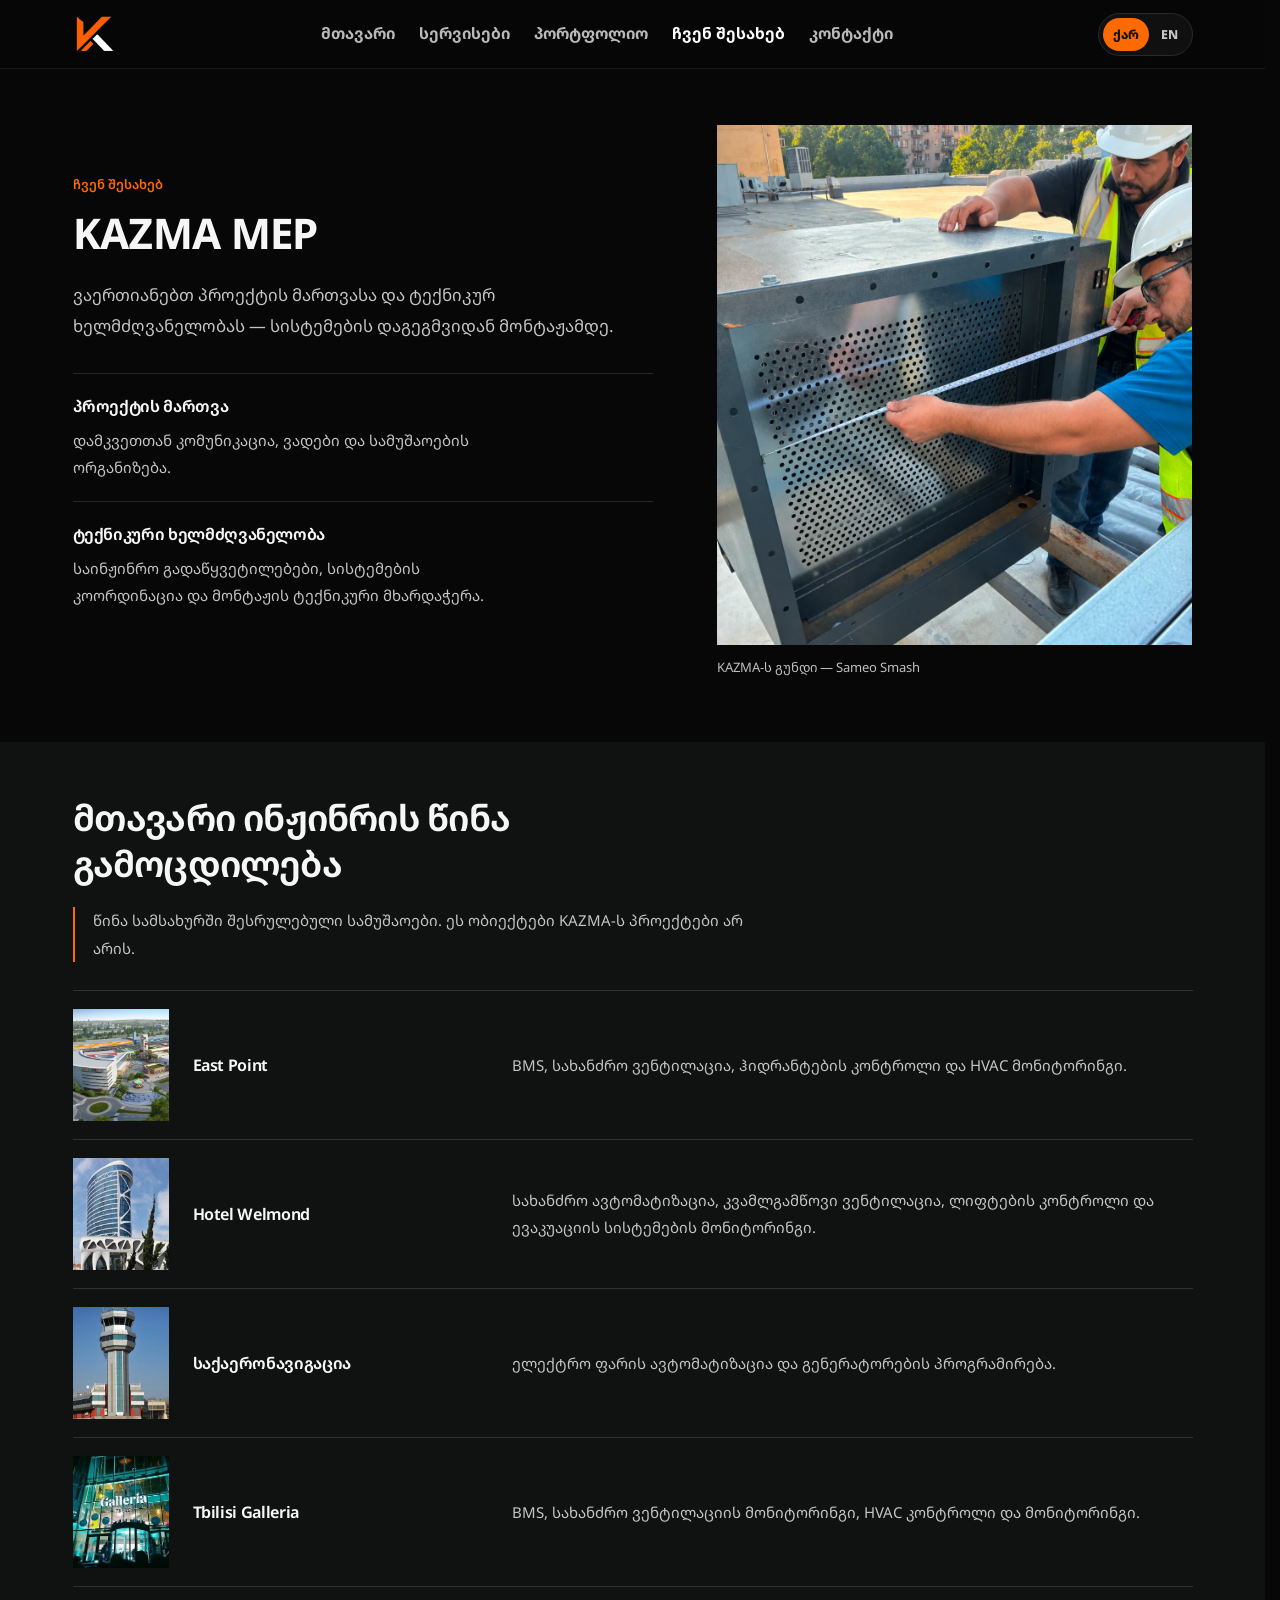
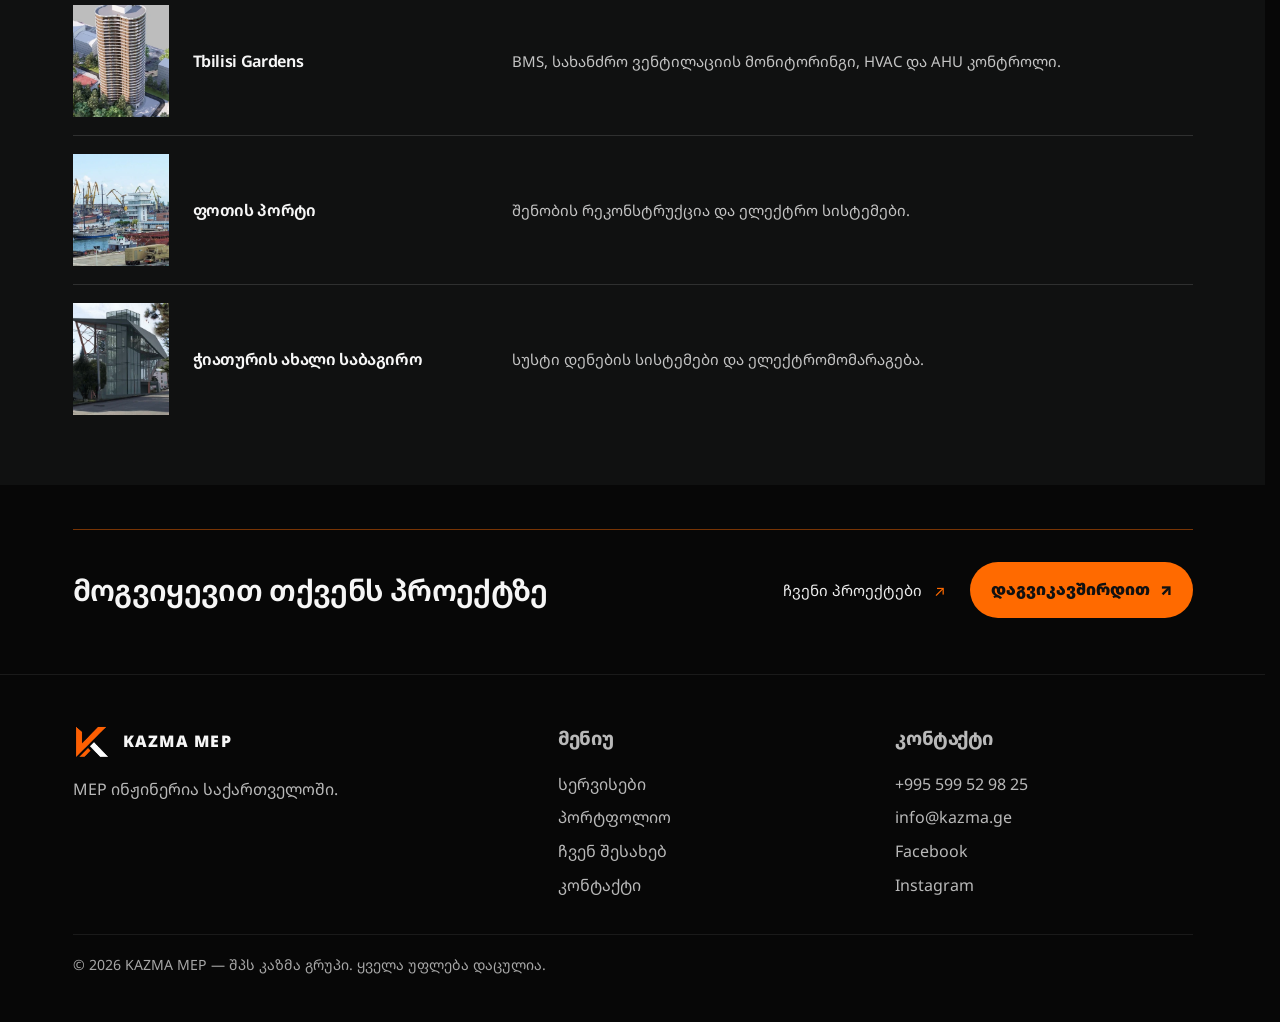
==== commit ee09c5c5: "Simplify inner-page copy and restore Poliphonia spelling" ====
--- a/about.html
+++ b/about.html
@@ -15,7 +15,7 @@
 <meta content="https://kazma.ge/sameo-rooftop-measurement-01.webp" property="og:image"/>
 <link href="kazma-mark-icon-transparent.png" rel="icon" type="image/png"/>
 <link href="https://fonts.googleapis.com" rel="preconnect"/><link crossorigin="" href="https://fonts.gstatic.com" rel="preconnect"/><link href="https://fonts.googleapis.com/css2?family=Inter:wght@400;500;600;700;800;900&amp;family=Noto+Sans+Georgian:wght@400;500;600;700;800;900&amp;display=swap" rel="stylesheet"/><link href="style.css?v=20260925" rel="stylesheet"/>
-<link href="company-pages.css?v=20260930b" rel="stylesheet"/>
+<link href="company-pages.css?v=20260930d" rel="stylesheet"/>
 <meta content="index,follow,max-image-preview:large" name="robots"/><meta content="dark" name="color-scheme"/><meta content="ka_GE" property="og:locale"/><meta content="en_US" property="og:locale:alternate"/><meta content="summary_large_image" name="twitter:card"/><meta content="About KAZMA MEP | Team and Experience" name="twitter:title"/><meta content="Meet the KAZMA MEP team and learn about our project-management roles and our lead engineer’s previous professional experience." name="twitter:description"/><meta content="https://kazma.ge/sameo-rooftop-measurement-01.webp" name="twitter:image"/></head>
 <body class="about-page company-page" data-page-title-en="About KAZMA MEP | Team and Experience" data-page-title-ka="KAZMA MEP-ის შესახებ | გუნდი და გამოცდილება"><a class="skip-link" href="#main-content"><span class="ka">მთავარ კონტენტზე გადასვლა</span><span class="en">Skip to main content</span></a>
 <header class="site-header">
@@ -49,7 +49,7 @@
 <div>
 <p class="company-kicker"><span class="ka">ჩვენ შესახებ</span><span class="en">About us</span></p>
 <h1>KAZMA MEP</h1>
-<p class="company-lead"><span class="ka">საინჟინრო კომპანია საქართველოში. ჩვენი გუნდი მუშაობს შენობის საინჟინრო სისტემების დაგეგმვაზე, კოორდინაციასა და მონტაჟზე.</span><span class="en">An engineering company in Georgia. Our team plans, coordinates and installs building engineering systems.</span></p>
+<p class="company-lead"><span class="ka">ვაერთიანებთ პროექტის მართვასა და ტექნიკურ ხელმძღვანელობას — სისტემების დაგეგმვიდან მონტაჟამდე.</span><span class="en">We bring project management and technical leadership together, from system planning to installation.</span></p>
 <div class="company-roles" aria-labelledby="team-roles-title">
 <h2 id="team-roles-title" class="sr-only"><span class="ka">გუნდის როლები</span><span class="en">Team responsibilities</span></h2>
 <article class="company-role" data-team-role="project-management"><!-- Add the real team member image here using class="company-role-portrait", width/height and bilingual data-alt attributes. --><div><h3><span class="ka">პროექტის მართვა</span><span class="en">Project management</span></h3><p><span class="ka">დამკვეთთან კომუნიკაცია, ვადები და სამუშაოების ორგანიზება.</span><span class="en">Client communication, scheduling and organization of site work.</span></p></div></article>
@@ -64,7 +64,7 @@
 <section class="company-experience" id="team-experience" aria-labelledby="team-experience-title">
 <div class="container">
 <h2 id="team-experience-title"><span class="ka">მთავარი ინჟინრის წინა გამოცდილება</span><span class="en">Our lead engineer’s previous experience</span></h2>
-<p class="company-experience-note"><span class="ka">გამოცდილება მიღებულია მთავარი ინჟინრის წინა პროფესიულ როლში. ჩამოთვლილი ობიექტები KAZMA-ს შესრულებული პროექტები არ არის.</span><span class="en">This experience was gained by our lead engineer in a previous professional role. The projects below were not delivered by KAZMA.</span></p>
+<p class="company-experience-note"><span class="ka">წინა სამსახურში შესრულებული სამუშაოები. ეს ობიექტები KAZMA-ს პროექტები არ არის.</span><span class="en">Work from our lead engineer’s previous role. These are not KAZMA projects.</span></p>
 <ul class="company-experience-list">
 <li><img class="company-experience-thumbnail" src="team-exp-east-point.webp" width="306" height="442" alt="East Point-ის სავაჭრო კომპლექსი თბილისში" data-alt-ka="East Point-ის სავაჭრო კომპლექსი თბილისში" data-alt-en="East Point retail complex in Tbilisi" loading="lazy" decoding="async"/><h3><span class="ka">East Point</span><span class="en">East Point</span></h3><p><span class="ka">BMS, სახანძრო ვენტილაცია, ჰიდრანტების კონტროლი და HVAC მონიტორინგი.</span><span class="en">BMS, fire ventilation, hydrant control and HVAC monitoring.</span></p></li>
 <li><img class="company-experience-thumbnail" src="team-exp-hotel-welmond.webp" width="320" height="343" alt="Hotel Welmond ბათუმში" data-alt-ka="Hotel Welmond ბათუმში" data-alt-en="Hotel Welmond in Batumi" loading="lazy" decoding="async"/><h3><span class="ka">Hotel Welmond</span><span class="en">Hotel Welmond</span></h3><p><span class="ka">სახანძრო ავტომატიზაცია, კვამლგამწოვი ვენტილაცია, ლიფტების კონტროლი და ევაკუაციის სისტემების მონიტორინგი.</span><span class="en">Fire automation, smoke ventilation, elevator control and evacuation-system monitoring.</span></p></li>
@@ -112,10 +112,10 @@
 </div>
 </div>
 <div class="copyright">
-<span>© <span data-year=""></span> KAZMA MEP — <span class="ka">შპს კაზმა სოლუშენსი. ყველა უფლება დაცულია.</span><span class="en">Kazma Solutions LLC. All rights reserved.</span></span>
+<span>© <span data-year=""></span> KAZMA MEP — <span class="ka">შპს კაზმა გრუპი. ყველა უფლება დაცულია.</span><span class="en">Kazma Group LLC. All rights reserved.</span></span>
 </div>
 </div>
 </footer>
-<script src="script.js?v=20260930b"></script>
+<script src="script.js?v=20260930d"></script>
 </body>
 </html>
--- a/company-pages.css
+++ b/company-pages.css
@@ -69,6 +69,11 @@
 .company-page .footer-grid { gap: 40px; }
 .company-page .footer-grid > div:first-child p { line-height: 1.8; }
 .company-page .copyright { color: #a7a7a7; font-size: .84rem; }
+@media(min-width: 721px) and (max-width: 900px) {
+  .company-page .site-header .nav-wrap { gap: 14px; }
+  .company-page .site-header .nav { gap: 14px; font-size: .875rem; }
+  .company-page .site-header .nav a { white-space: nowrap; min-height: 44px; display: flex; align-items: center; }
+}
 @media(max-width: 760px) {
   .company-page .site-header { position: sticky; top: 0; box-shadow: none; }
   .company-page .site-header .nav-wrap { min-height: 68px; }
@@ -80,7 +85,7 @@
 }
 @media(max-width: 720px) {
   .company-page .site-header .nav-wrap { min-height: 72px; }
-  .company-page .site-header .nav { top: 80px; max-height: calc(100dvh - 96px); }
+  .company-page .site-header .nav { top: 80px; max-height: calc(100dvh - 96px); transition: opacity .22s ease, transform .22s cubic-bezier(.2,.7,.2,1); }
   body.company-page.menu-open::before { inset: 72px 0 0; }
 }
 @media(max-width: 920px) {
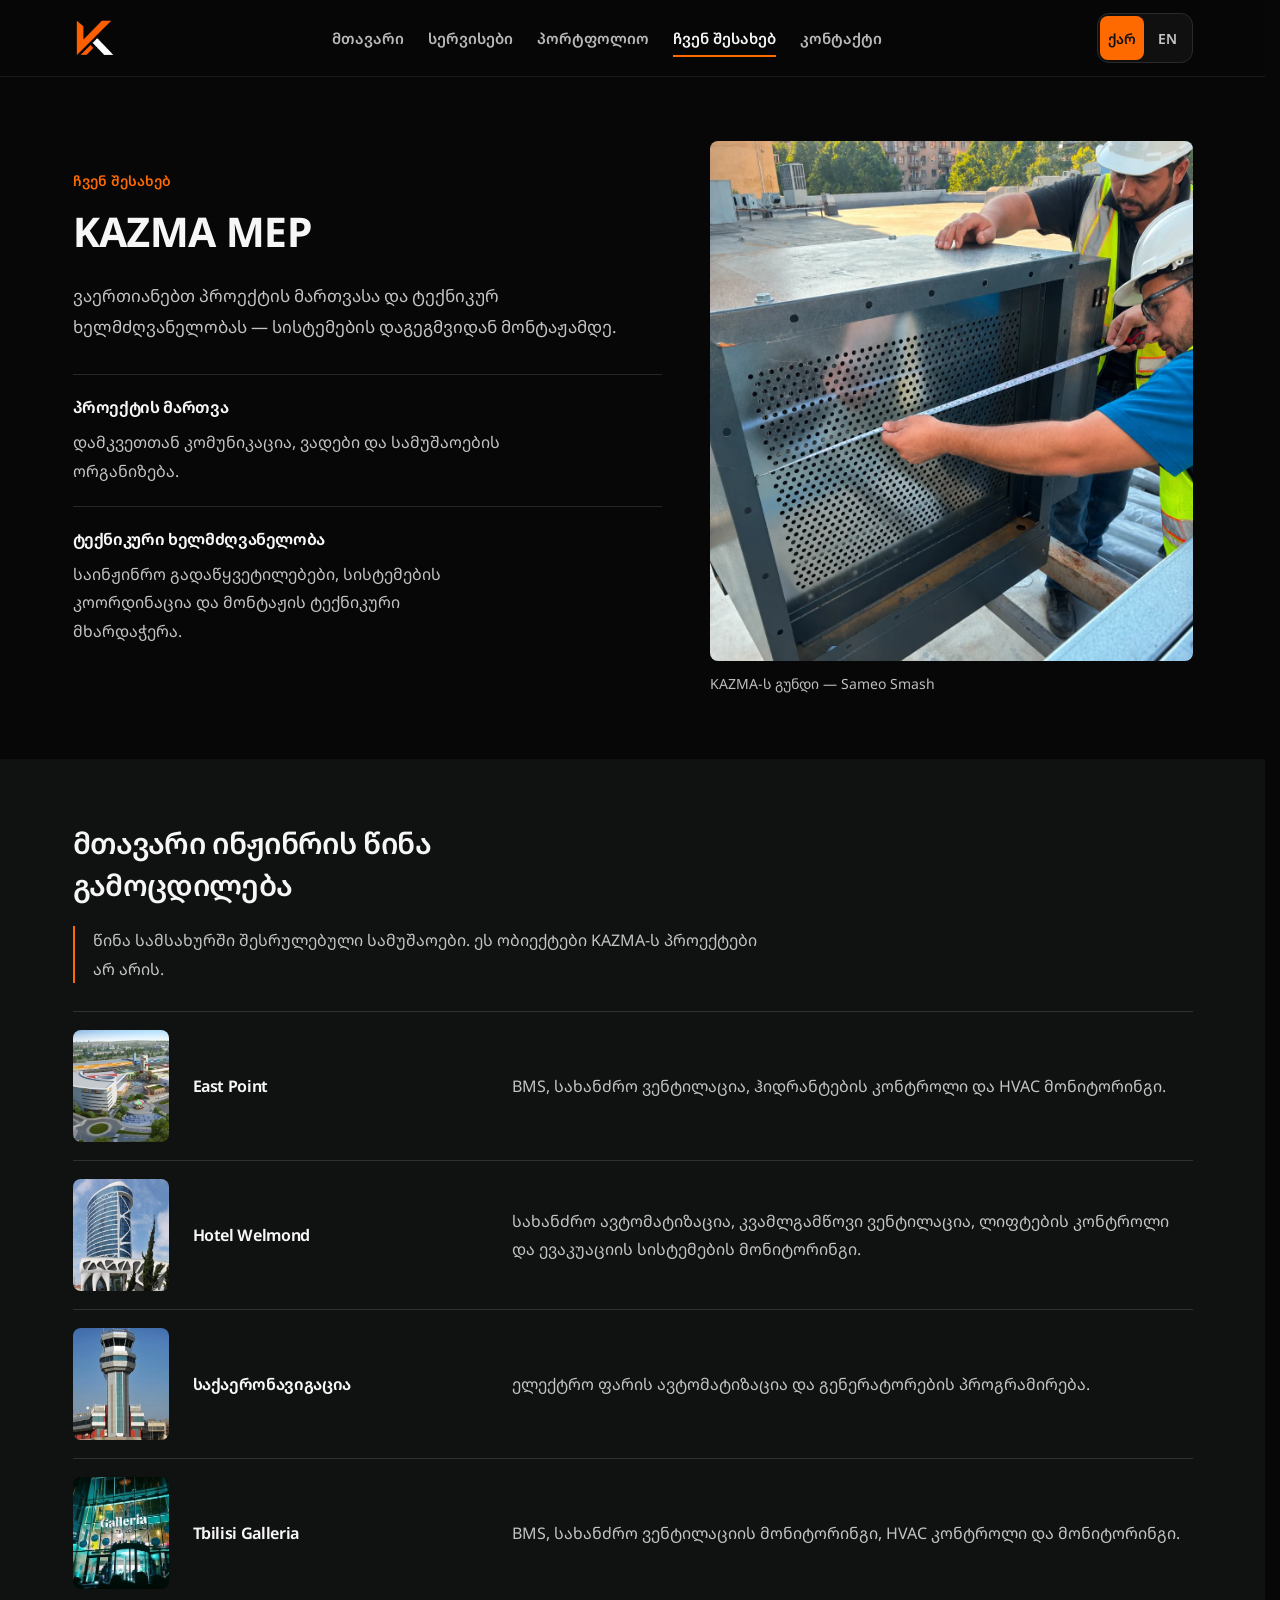
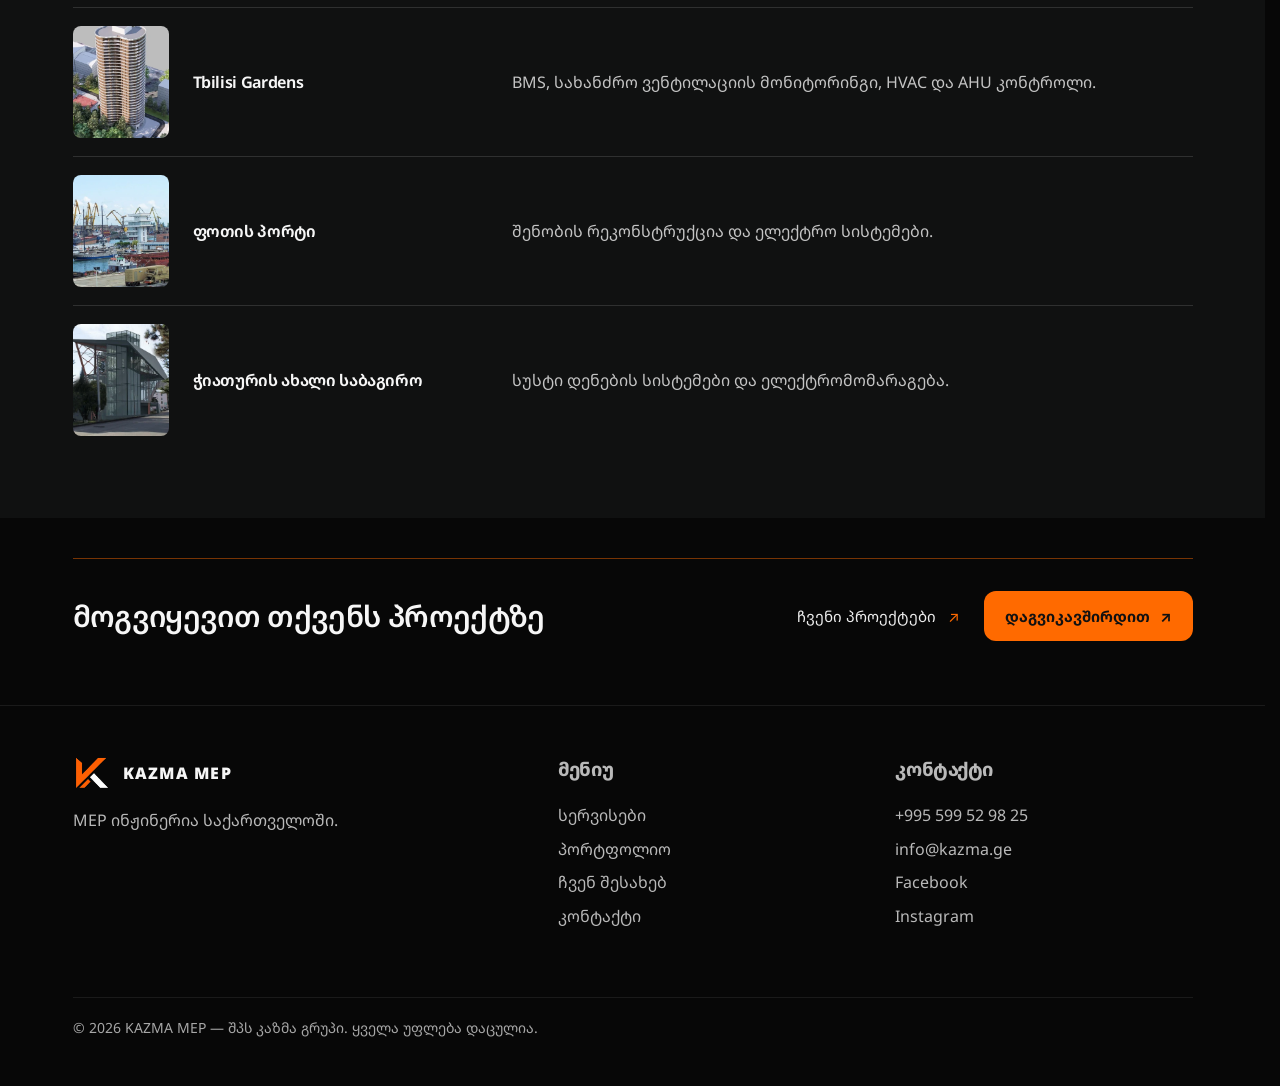
==== commit 5a269ff7: "Unify KAZMA spacing, controls and navigation; simplify schematic motion" ====
--- a/about.html
+++ b/about.html
@@ -16,6 +16,7 @@
 <link href="kazma-mark-icon-transparent.png" rel="icon" type="image/png"/>
 <link href="https://fonts.googleapis.com" rel="preconnect"/><link crossorigin="" href="https://fonts.gstatic.com" rel="preconnect"/><link href="https://fonts.googleapis.com/css2?family=Inter:wght@400;500;600;700;800;900&amp;family=Noto+Sans+Georgian:wght@400;500;600;700;800;900&amp;display=swap" rel="stylesheet"/><link href="style.css?v=20260925" rel="stylesheet"/>
 <link href="company-pages.css?v=20260930d" rel="stylesheet"/>
+<link href="site-ui.css?v=20261003" rel="stylesheet"/>
 <meta content="index,follow,max-image-preview:large" name="robots"/><meta content="dark" name="color-scheme"/><meta content="ka_GE" property="og:locale"/><meta content="en_US" property="og:locale:alternate"/><meta content="summary_large_image" name="twitter:card"/><meta content="About KAZMA MEP | Team and Experience" name="twitter:title"/><meta content="Meet the KAZMA MEP team and learn about our project-management roles and our lead engineer’s previous professional experience." name="twitter:description"/><meta content="https://kazma.ge/sameo-rooftop-measurement-01.webp" name="twitter:image"/></head>
 <body class="about-page company-page" data-page-title-en="About KAZMA MEP | Team and Experience" data-page-title-ka="KAZMA MEP-ის შესახებ | გუნდი და გამოცდილება"><a class="skip-link" href="#main-content"><span class="ka">მთავარ კონტენტზე გადასვლა</span><span class="en">Skip to main content</span></a>
 <header class="site-header">
--- a/site-ui.css
+++ b/site-ui.css
@@ -0,0 +1,211 @@
+/* Shared visual rules for the five public pages. Loaded after page styles. */
+:root {
+  --max: 1120px;
+  --page-gutter: 20px;
+  --section-space: clamp(40px, 5vw, 64px);
+  --layout-gap: clamp(24px, 4vw, 48px);
+  --control-radius: 12px;
+  --photo-radius: 8px;
+  --surface: #101111;
+  --copy: #c4c4c4;
+}
+
+body { font-size: 1rem; }
+button { font-family: inherit; }
+.container,
+.home-hero .container {
+  width: min(var(--max), calc(100% - var(--page-gutter) * 2));
+}
+
+/* One header, active marker and touch target across all routes. */
+body:is(.home-page, .company-page) .site-header { background: rgba(7, 7, 7, .94); }
+body:is(.home-page, .company-page) .site-header .nav-wrap { min-height: 76px; gap: 24px; }
+body:is(.home-page, .company-page) .site-header .nav { gap: 24px; font-size: .9375rem; font-weight: 600; }
+body:is(.home-page, .company-page) .site-header .nav a {
+  position: relative;
+  display: inline-flex;
+  align-items: center;
+  min-height: 52px;
+  padding: 16px 0;
+  white-space: nowrap;
+  color: #b9b9b9;
+  transition: color .16s ease;
+}
+body:is(.home-page, .company-page) .site-header .nav a::after {
+  content: "";
+  position: absolute;
+  left: 0;
+  right: 0;
+  bottom: 9px;
+  width: auto;
+  height: 2px;
+  background: var(--orange);
+  transform: scaleX(0);
+  transform-origin: left;
+  transition: transform .16s ease;
+}
+body:is(.home-page, .company-page) .site-header .nav a:is(:hover, :focus-visible, .active) { color: #f6f6f6; }
+body:is(.home-page, .company-page) .site-header .nav a:is(:hover, :focus-visible, .active)::after { transform: scaleX(1); }
+body:is(.home-page, .company-page) .site-header .lang-toggle { border-radius: var(--control-radius); padding: 2px; }
+body:is(.home-page, .company-page) .site-header .lang-toggle button {
+  min-width: 44px;
+  min-height: 44px;
+  padding: 8px;
+  border-radius: 8px;
+  font-size: .875rem;
+  font-weight: 600;
+  transition: background-color .16s ease, color .16s ease;
+}
+body:is(.home-page, .company-page) .site-header .brand img,
+body:is(.home-page, .company-page) .site-header .menu-btn { width: 44px; height: 44px; border-radius: var(--control-radius); }
+
+/* A restrained type hierarchy that keeps Georgian and English readable. */
+.home-page .home-hero-copy h1,
+.company-page main h1 {
+  margin-bottom: 24px;
+  font-size: clamp(2.25rem, 3.8vw, 3.5rem);
+  font-weight: 700;
+  line-height: 1.14;
+  letter-spacing: -.035em;
+}
+body:not(.lang-en) .home-hero-copy h1,
+.company-page:not(.lang-en) main h1 {
+  font-size: clamp(2rem, 3.2vw, 2.875rem);
+  line-height: 1.28;
+  letter-spacing: -.015em;
+}
+.home-page main h2,
+.company-page main h2,
+.services-minimal-page .services-minimal-core h2,
+.services-minimal-page .services-minimal-support h2 {
+  font-size: clamp(1.5rem, 2.3vw, 2.125rem);
+  font-weight: 600;
+  line-height: 1.4;
+  letter-spacing: -.02em;
+}
+body .company-contact h2 { margin-bottom: 0; }
+body .contact-brief h2 { font-size: 1.125rem; line-height: 1.6; }
+.home-page .eyebrow { font-size: .8125rem; font-weight: 600; letter-spacing: .045em; }
+body:not(.lang-en) .eyebrow { letter-spacing: .015em; }
+.home-page .home-hero-copy .lead,
+.company-lead { font-size: 1.0625rem; line-height: 1.8; color: var(--copy); }
+.home-services-list p,
+.home-services-support,
+.home-project-caption p,
+.company-roles p,
+.company-experience-note,
+.company-experience-list p,
+.service-scope-description,
+.service-scope-body ul,
+.service-support-list p,
+.contact-brief p { font-size: 1rem; line-height: 1.8; }
+.company-kicker,
+.case-facts dt,
+.contact-channel-label,
+.case-photo figcaption,
+.company-team-photo figcaption { font-size: .875rem; }
+
+body:is(.home-page, .company-page) .btn {
+  min-height: 50px;
+  padding: 12px 20px;
+  border-radius: var(--control-radius);
+  font-size: .9375rem;
+  font-weight: 700;
+  line-height: 1.5;
+  transition: background-color .16s ease, border-color .16s ease, color .16s ease;
+}
+body:is(.home-page, .company-page) .btn:hover { transform: none; }
+body:is(.home-page, .company-page) .btn-primary:hover { background: #ff7a1a; }
+body:is(.home-page, .company-page) .btn-secondary:hover { background: #1b1b1b; border-color: #777; }
+body .site-footer .footer-links a:hover { transform: none; }
+body .site-footer .footer-links a { transition: color .16s ease; }
+
+/* The same vertical rhythm and image treatment from introduction to footer. */
+.home-hero,
+.home-services-section,
+.home-projects-section,
+.home-contact-section,
+.company-about-intro,
+.company-experience,
+.case-study,
+.services-minimal-support { padding: var(--section-space) 0; }
+.company-intro { padding: var(--section-space) 0 40px; }
+.company-contact { padding: 40px 0 var(--section-space); }
+.home-hero-grid,
+.case-overview,
+.company-about-grid,
+.contact-minimal-layout { gap: var(--layout-gap); }
+.home-section-heading { margin-bottom: 24px; }
+.home-contact-layout,
+.company-contact-inner { padding-top: 32px; }
+.home-hero-media {
+  background: var(--surface);
+  border: 1px solid rgba(255, 255, 255, .14);
+  border-radius: var(--control-radius);
+}
+.home-project-image,
+.case-photo > a,
+.company-team-photo img,
+.company-experience-thumbnail { border-radius: var(--photo-radius); }
+.home-project-image img,
+.case-photo img { transition: opacity .16s ease; }
+.home-project-preview > a:hover img,
+.case-photo > a:hover img { opacity: .9; }
+.case-photo figcaption { gap: 16px; padding-top: 12px; }
+body .site-footer { padding-top: var(--section-space); }
+body .site-footer .footer-grid { gap: 40px; padding-bottom: 32px; }
+body .site-footer .copyright { font-size: .875rem; color: #a7a7a7; }
+
+@media (min-width: 721px) and (max-width: 900px) {
+  body:is(.home-page, .company-page) .site-header .nav-wrap { gap: 12px; }
+  body:is(.home-page, .company-page) .site-header .nav { gap: 14px; font-size: .875rem; }
+}
+
+@media (max-width: 920px) {
+  body .site-footer .container .footer-grid { grid-template-columns: repeat(2, minmax(0, 1fr)); gap: 24px; }
+  body .site-footer .container .footer-grid > div:first-child { grid-column: 1 / -1; }
+  body .site-footer .footer-links a { display: flex; align-items: center; min-height: 44px; font-size: .875rem; }
+}
+
+@media (max-width: 720px) {
+  body:is(.home-page, .company-page) .site-header .nav-wrap { min-height: 72px; }
+  body:is(.home-page, .company-page) .site-header .nav {
+    top: 80px;
+    left: var(--page-gutter);
+    right: var(--page-gutter);
+    padding: 8px;
+    gap: 4px;
+    border-radius: var(--control-radius);
+    transition: opacity .16s ease, visibility .16s ease, transform .16s ease;
+  }
+  body:is(.home-page, .company-page) .site-header .nav a { min-height: 50px; padding: 14px 16px; border-radius: 8px; }
+  body:is(.home-page, .company-page) .site-header .nav a.active { background: rgba(255, 106, 0, .08); }
+  body:is(.home-page, .company-page) .site-header .nav a::after { left: 16px; right: auto; bottom: 8px; width: 28px; }
+  body:is(.home-page, .company-page) .site-header .nav a:hover { background: rgba(255, 255, 255, .04); }
+}
+
+@media (max-width: 680px) {
+  .home-hero { padding: 32px 0 40px; }
+  .home-hero-grid { gap: 28px; }
+  .home-page .home-hero-copy h1 { font-size: clamp(2rem, 8vw, 2.75rem); }
+  body:not(.lang-en) .home-hero-copy h1 { font-size: clamp(1.875rem, 7.5vw, 2.5rem); }
+  .home-page .home-hero-copy .lead,
+  .company-lead { font-size: 1rem; }
+  .company-intro { padding-bottom: 28px; }
+  .company-contact { padding-top: 32px; }
+  .home-contact-layout,
+  .company-contact-inner { padding-top: 24px; }
+  .home-page .home-hero-copy .btn { font-size: .875rem; padding: 12px 10px; }
+  body .site-footer .footer-grid { padding-bottom: 0; }
+}
+
+@media (prefers-reduced-motion: reduce) {
+  html { scroll-behavior: auto; }
+  body:is(.home-page, .company-page) .btn,
+  body:is(.home-page, .company-page) .site-header .nav,
+  body:is(.home-page, .company-page) .site-header .nav a,
+  body:is(.home-page, .company-page) .site-header .nav a::after,
+  body:is(.home-page, .company-page) .site-header .lang-toggle button,
+  .home-project-image img,
+  .case-photo img { transition: none; }
+}
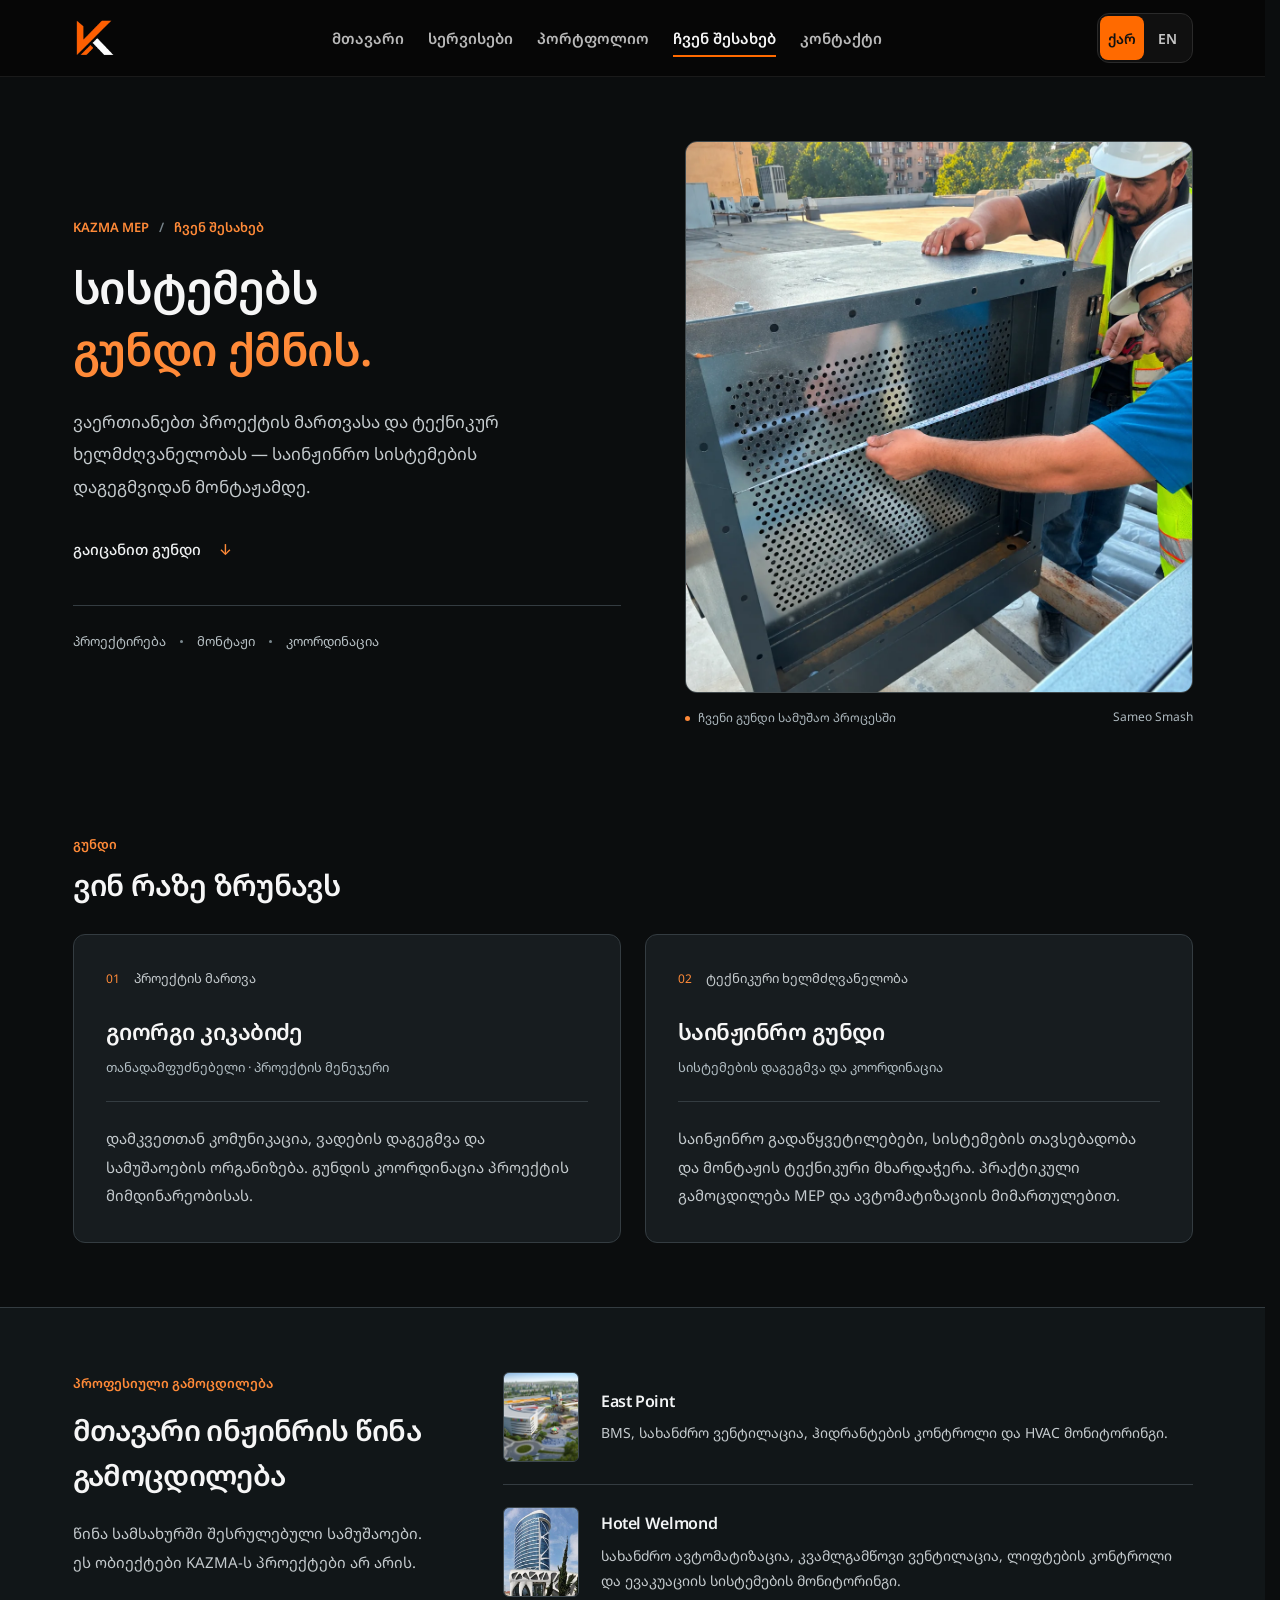
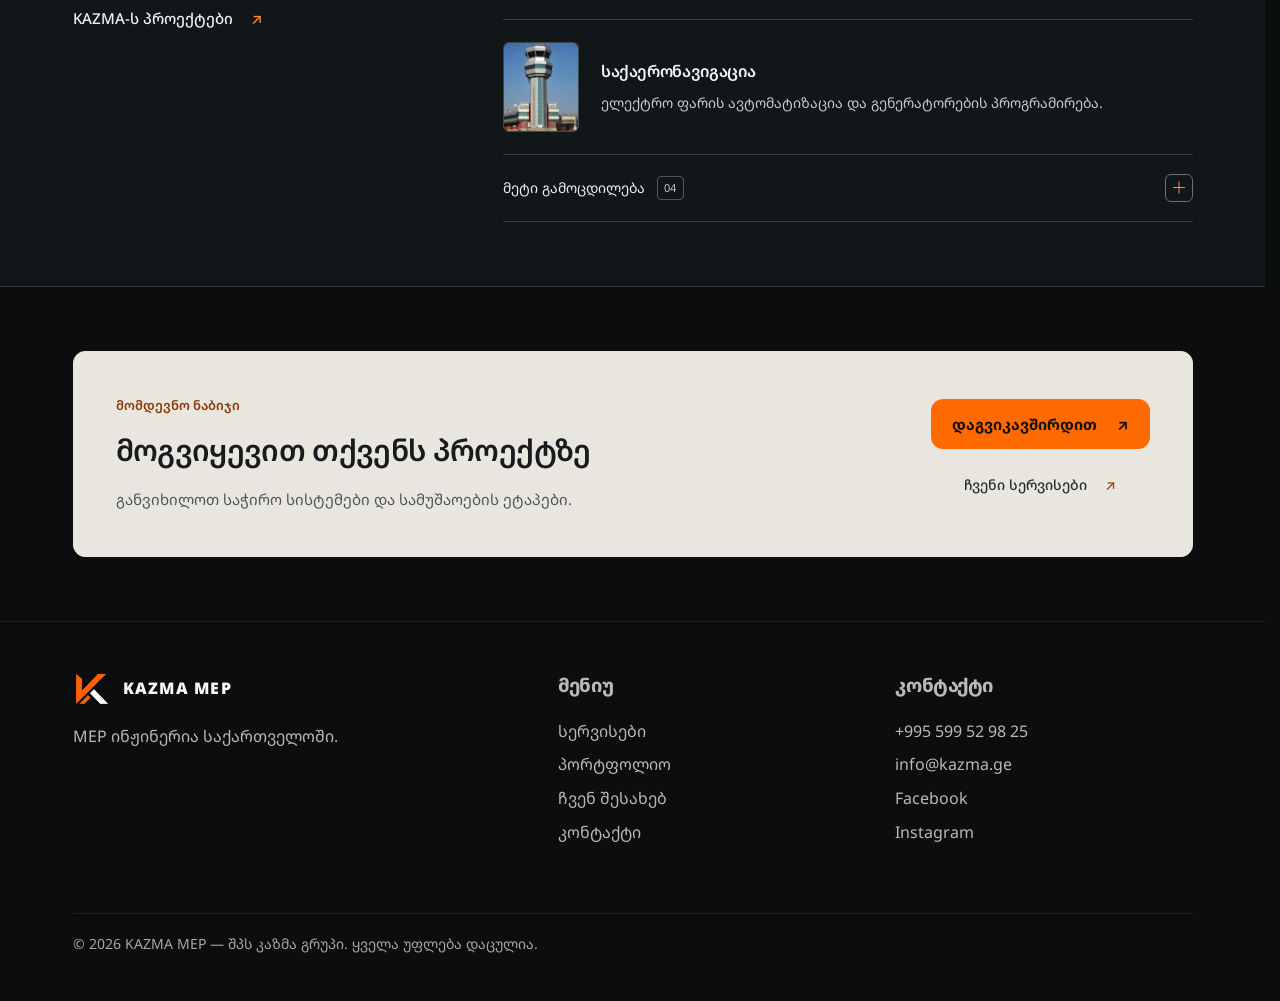
==== commit 81fb8c3c: "Refine About page with team profiles and compact experience" ====
--- a/about.html
+++ b/about.html
@@ -17,6 +17,7 @@
 <link href="https://fonts.googleapis.com" rel="preconnect"/><link crossorigin="" href="https://fonts.gstatic.com" rel="preconnect"/><link href="https://fonts.googleapis.com/css2?family=Inter:wght@400;500;600;700;800;900&amp;family=Noto+Sans+Georgian:wght@400;500;600;700;800;900&amp;display=swap" rel="stylesheet"/><link href="style.css?v=20260925" rel="stylesheet"/>
 <link href="company-pages.css?v=20260930d" rel="stylesheet"/>
 <link href="site-ui.css?v=20261003" rel="stylesheet"/>
+<link href="about-page.css?v=20261023" rel="stylesheet"/>
 <meta content="index,follow,max-image-preview:large" name="robots"/><meta content="dark" name="color-scheme"/><meta content="ka_GE" property="og:locale"/><meta content="en_US" property="og:locale:alternate"/><meta content="summary_large_image" name="twitter:card"/><meta content="About KAZMA MEP | Team and Experience" name="twitter:title"/><meta content="Meet the KAZMA MEP team and learn about our project-management roles and our lead engineer’s previous professional experience." name="twitter:description"/><meta content="https://kazma.ge/sameo-rooftop-measurement-01.webp" name="twitter:image"/></head>
 <body class="about-page company-page" data-page-title-en="About KAZMA MEP | Team and Experience" data-page-title-ka="KAZMA MEP-ის შესახებ | გუნდი და გამოცდილება"><a class="skip-link" href="#main-content"><span class="ka">მთავარ კონტენტზე გადასვლა</span><span class="en">Skip to main content</span></a>
 <header class="site-header">
@@ -45,42 +46,72 @@
 </div>
 </header>
 <main id="main-content" tabindex="-1">
-<section class="company-about-intro">
-<div class="container company-about-grid">
-<div>
-<p class="company-kicker"><span class="ka">ჩვენ შესახებ</span><span class="en">About us</span></p>
-<h1>KAZMA MEP</h1>
-<p class="company-lead"><span class="ka">ვაერთიანებთ პროექტის მართვასა და ტექნიკურ ხელმძღვანელობას — სისტემების დაგეგმვიდან მონტაჟამდე.</span><span class="en">We bring project management and technical leadership together, from system planning to installation.</span></p>
-<div class="company-roles" aria-labelledby="team-roles-title">
-<h2 id="team-roles-title" class="sr-only"><span class="ka">გუნდის როლები</span><span class="en">Team responsibilities</span></h2>
-<article class="company-role" data-team-role="project-management"><!-- Add the real team member image here using class="company-role-portrait", width/height and bilingual data-alt attributes. --><div><h3><span class="ka">პროექტის მართვა</span><span class="en">Project management</span></h3><p><span class="ka">დამკვეთთან კომუნიკაცია, ვადები და სამუშაოების ორგანიზება.</span><span class="en">Client communication, scheduling and organization of site work.</span></p></div></article>
-<article class="company-role" data-team-role="technical-leadership"><!-- Add the real team member image here using class="company-role-portrait", width/height and bilingual data-alt attributes. --><div><h3><span class="ka">ტექნიკური ხელმძღვანელობა</span><span class="en">Technical leadership</span></h3><p><span class="ka">საინჟინრო გადაწყვეტილებები, სისტემების კოორდინაცია და მონტაჟის ტექნიკური მხარდაჭერა.</span><span class="en">Engineering decisions, system coordination and technical support during installation.</span></p></div></article>
+<section class="about-intro" aria-labelledby="about-title">
+<div class="container about-intro-grid">
+<div class="about-intro-copy">
+<p class="about-eyebrow"><span>KAZMA MEP</span><span aria-hidden="true">/</span><span class="ka">ჩვენ შესახებ</span><span class="en">About us</span></p>
+<h1 id="about-title"><span class="ka">სისტემებს<br/><em>გუნდი ქმნის.</em></span><span class="en">Behind every system,<br/><em>a team.</em></span></h1>
+<p class="about-lead"><span class="ka">ვაერთიანებთ პროექტის მართვასა და ტექნიკურ ხელმძღვანელობას — საინჟინრო სისტემების დაგეგმვიდან მონტაჟამდე.</span><span class="en">We bring project management and technical leadership together, from engineering design to installation.</span></p>
+<a class="about-text-link" href="#team"><span class="ka">გაიცანით გუნდი</span><span class="en">Meet the team</span><span aria-hidden="true">↓</span></a>
+<div class="about-disciplines" aria-label="საქმიანობის მიმართულებები" data-aria-ka="საქმიანობის მიმართულებები" data-aria-en="Areas of work"><span><span class="ka">პროექტირება</span><span class="en">Design</span></span><span><span class="ka">მონტაჟი</span><span class="en">Installation</span></span><span><span class="ka">კოორდინაცია</span><span class="en">Coordination</span></span></div>
+</div>
+<figure class="about-work-photo">
+<div class="about-photo-frame"><img src="sameo-rooftop-measurement-01.webp" width="1122" height="1402" alt="KAZMA-ს ინჟინრები Sameo Smash-ის სახურავზე მოწყობილობას ზომავენ" data-alt-ka="KAZMA-ს ინჟინრები Sameo Smash-ის სახურავზე მოწყობილობას ზომავენ" data-alt-en="KAZMA engineers measuring equipment on the Sameo Smash rooftop" decoding="async" loading="eager" fetchpriority="high"/></div>
+<figcaption><span class="about-photo-caption"><span class="ka">ჩვენი გუნდი სამუშაო პროცესში</span><span class="en">Our team at work</span></span><span>Sameo Smash</span></figcaption>
+</figure>
+</div>
+</section>
+
+<section class="about-team" id="team" aria-labelledby="team-roles-title">
+<div class="container">
+<header class="about-section-heading"><p class="about-eyebrow"><span class="ka">გუნდი</span><span class="en">The team</span></p><h2 id="team-roles-title"><span class="ka">ვინ რაზე ზრუნავს</span><span class="en">Who takes care of what</span></h2></header>
+<div class="about-team-grid">
+<article class="about-person" data-team-role="project-management">
+<p class="about-role-label"><span aria-hidden="true">01</span><span class="ka">პროექტის მართვა</span><span class="en">Project management</span></p>
+<h3><span class="ka">გიორგი კიკაბიძე</span><span class="en">Giorgi Kikabidze</span></h3>
+<p class="about-person-role"><span class="ka">თანადამფუძნებელი · პროექტის მენეჯერი</span><span class="en">Co-founder · Project Manager</span></p>
+<p class="about-person-copy"><span class="ka">დამკვეთთან კომუნიკაცია, ვადების დაგეგმვა და სამუშაოების ორგანიზება. გუნდის კოორდინაცია პროექტის მიმდინარეობისას.</span><span class="en">Client communication, scheduling and organization of site work. Team coordination throughout the project.</span></p>
+</article>
+<article class="about-person" data-team-role="technical-leadership">
+<p class="about-role-label"><span aria-hidden="true">02</span><span class="ka">ტექნიკური ხელმძღვანელობა</span><span class="en">Technical leadership</span></p>
+<h3><span class="ka">საინჟინრო გუნდი</span><span class="en">Engineering team</span></h3>
+<p class="about-person-role"><span class="ka">სისტემების დაგეგმვა და კოორდინაცია</span><span class="en">System design and coordination</span></p>
+<p class="about-person-copy"><span class="ka">საინჟინრო გადაწყვეტილებები, სისტემების თავსებადობა და მონტაჟის ტექნიკური მხარდაჭერა. პრაქტიკული გამოცდილება MEP და ავტომატიზაციის მიმართულებით.</span><span class="en">Engineering decisions, system coordination and technical support during installation. Practical experience in MEP and automation.</span></p>
+</article>
 </div>
 </div>
-<figure class="company-team-photo">
-<img src="sameo-rooftop-measurement-01.webp" width="1122" height="1402" alt="KAZMA-ს ინჟინრები Sameo Smash-ის სახურავზე მოწყობილობას ზომავენ" data-alt-ka="KAZMA-ს ინჟინრები Sameo Smash-ის სახურავზე მოწყობილობას ზომავენ" data-alt-en="KAZMA engineers measuring equipment on the Sameo Smash rooftop" decoding="async" loading="eager" fetchpriority="high"/>
-<figcaption><span class="ka">KAZMA-ს გუნდი — Sameo Smash</span><span class="en">KAZMA team — Sameo Smash</span></figcaption>
-</figure>
-</div></section>
-<section class="company-experience" id="team-experience" aria-labelledby="team-experience-title">
-<div class="container">
-<h2 id="team-experience-title"><span class="ka">მთავარი ინჟინრის წინა გამოცდილება</span><span class="en">Our lead engineer’s previous experience</span></h2>
-<p class="company-experience-note"><span class="ka">წინა სამსახურში შესრულებული სამუშაოები. ეს ობიექტები KAZMA-ს პროექტები არ არის.</span><span class="en">Work from our lead engineer’s previous role. These are not KAZMA projects.</span></p>
-<ul class="company-experience-list">
+</section>
+
+<section class="about-experience" id="team-experience" aria-labelledby="team-experience-title">
+<div class="container about-experience-grid">
+<header class="about-experience-intro"><p class="about-eyebrow"><span class="ka">პროფესიული გამოცდილება</span><span class="en">Professional experience</span></p><h2 id="team-experience-title"><span class="ka">მთავარი ინჟინრის წინა გამოცდილება</span><span class="en">Our lead engineer’s previous experience</span></h2><p class="about-experience-note"><span class="ka">წინა სამსახურში შესრულებული სამუშაოები. ეს ობიექტები KAZMA-ს პროექტები არ არის.</span><span class="en">Work from our lead engineer’s previous role. These are not KAZMA projects.</span></p><a class="about-text-link" href="/portfolio"><span class="ka">KAZMA-ს პროექტები</span><span class="en">KAZMA projects</span><span aria-hidden="true">↗</span></a></header>
+<div class="about-experience-index">
+<ul class="about-experience-list">
 <li><img class="company-experience-thumbnail" src="team-exp-east-point.webp" width="306" height="442" alt="East Point-ის სავაჭრო კომპლექსი თბილისში" data-alt-ka="East Point-ის სავაჭრო კომპლექსი თბილისში" data-alt-en="East Point retail complex in Tbilisi" loading="lazy" decoding="async"/><h3><span class="ka">East Point</span><span class="en">East Point</span></h3><p><span class="ka">BMS, სახანძრო ვენტილაცია, ჰიდრანტების კონტროლი და HVAC მონიტორინგი.</span><span class="en">BMS, fire ventilation, hydrant control and HVAC monitoring.</span></p></li>
 <li><img class="company-experience-thumbnail" src="team-exp-hotel-welmond.webp" width="320" height="343" alt="Hotel Welmond ბათუმში" data-alt-ka="Hotel Welmond ბათუმში" data-alt-en="Hotel Welmond in Batumi" loading="lazy" decoding="async"/><h3><span class="ka">Hotel Welmond</span><span class="en">Hotel Welmond</span></h3><p><span class="ka">სახანძრო ავტომატიზაცია, კვამლგამწოვი ვენტილაცია, ლიფტების კონტროლი და ევაკუაციის სისტემების მონიტორინგი.</span><span class="en">Fire automation, smoke ventilation, elevator control and evacuation-system monitoring.</span></p></li>
 <li><img class="company-experience-thumbnail" src="team-exp-georgian-air-navigation.webp" width="307" height="362" alt="საქაერონავიგაციის საკონტროლო კოშკი თბილისში" data-alt-ka="საქაერონავიგაციის საკონტროლო კოშკი თბილისში" data-alt-en="Georgian Air Navigation control tower in Tbilisi" loading="lazy" decoding="async"/><h3><span class="ka">საქაერონავიგაცია</span><span class="en">Georgian Air Navigation</span></h3><p><span class="ka">ელექტრო ფარის ავტომატიზაცია და გენერატორების პროგრამირება.</span><span class="en">Electrical panel automation and generator programming.</span></p></li>
+</ul>
+<details class="about-experience-more" data-about-disclosure>
+<summary><span class="about-more-label"><span class="ka">მეტი გამოცდილება</span><span class="en">More experience</span><span class="about-more-count">04</span></span><span class="about-less-label"><span class="ka">სიის შემცირება</span><span class="en">Show less</span></span><span class="about-disclosure-icon" aria-hidden="true"></span></summary>
+<ul class="about-experience-list">
 <li><img class="company-experience-thumbnail" src="team-exp-tbilisi-galleria.webp" width="220" height="299" alt="Tbilisi Galleria-ს სავაჭრო ცენტრი" data-alt-ka="Tbilisi Galleria-ს სავაჭრო ცენტრი" data-alt-en="Tbilisi Galleria shopping center" loading="lazy" decoding="async"/><h3><span class="ka">Tbilisi Galleria</span><span class="en">Tbilisi Galleria</span></h3><p><span class="ka">BMS, სახანძრო ვენტილაციის მონიტორინგი, HVAC კონტროლი და მონიტორინგი.</span><span class="en">BMS, fire-ventilation monitoring and HVAC control and monitoring.</span></p></li>
 <li><img class="company-experience-thumbnail" src="team-exp-tbilisi-gardens.webp" width="307" height="447" alt="Tbilisi Gardens-ის მრავალფუნქციური შენობა" data-alt-ka="Tbilisi Gardens-ის მრავალფუნქციური შენობა" data-alt-en="Tbilisi Gardens mixed-use building" loading="lazy" decoding="async"/><h3><span class="ka">Tbilisi Gardens</span><span class="en">Tbilisi Gardens</span></h3><p><span class="ka">BMS, სახანძრო ვენტილაციის მონიტორინგი, HVAC და AHU კონტროლი.</span><span class="en">BMS, fire-ventilation monitoring, HVAC and AHU control.</span></p></li>
 <li><img class="company-experience-thumbnail" src="team-exp-poti-port.webp" width="324" height="363" alt="ფოთის პორტი" data-alt-ka="ფოთის პორტი" data-alt-en="Poti Port infrastructure" loading="lazy" decoding="async"/><h3><span class="ka">ფოთის პორტი</span><span class="en">Poti Port</span></h3><p><span class="ka">შენობის რეკონსტრუქცია და ელექტრო სისტემები.</span><span class="en">Building reconstruction and electrical systems.</span></p></li>
 <li><img class="company-experience-thumbnail" src="team-exp-chiatura-cableway.webp" width="298" height="321" alt="ჭიათურის ახალი საბაგიროს სადგური" data-alt-ka="ჭიათურის ახალი საბაგიროს სადგური" data-alt-en="Chiatura New Cable-way station" loading="lazy" decoding="async"/><h3><span class="ka">ჭიათურის ახალი საბაგირო</span><span class="en">Chiatura New Cable-way</span></h3><p><span class="ka">სუსტი დენების სისტემები და ელექტრომომარაგება.</span><span class="en">Low-voltage systems and electric power.</span></p></li>
 </ul>
-</div></section>
-<section class="company-contact" aria-labelledby="company-contact-title">
-<div class="container company-contact-inner">
-<h2 id="company-contact-title"><span class="ka">მოგვიყევით თქვენს პროექტზე</span><span class="en">Tell us about your project</span></h2>
-<div class="company-contact-actions"><a class="company-text-link" href="/portfolio"><span class="ka">ჩვენი პროექტები</span><span class="en">Our projects</span> <span aria-hidden="true">↗</span></a><a class="btn btn-primary" href="/contact"><span class="ka">დაგვიკავშირდით</span><span class="en">Contact us</span> <span aria-hidden="true">↗</span></a></div>
-</div></section>
+</details>
+</div>
+</div>
+</section>
+
+<section class="about-contact" aria-labelledby="company-contact-title">
+<div class="container">
+<div class="about-contact-panel">
+<div class="about-contact-copy"><p class="about-eyebrow"><span class="ka">მომდევნო ნაბიჯი</span><span class="en">The next step</span></p><h2 id="company-contact-title"><span class="ka">მოგვიყევით თქვენს პროექტზე</span><span class="en">Tell us about your project</span></h2><p><span class="ka">განვიხილოთ საჭირო სისტემები და სამუშაოების ეტაპები.</span><span class="en">Let’s discuss the systems you need and the stages of your project.</span></p></div>
+<div class="about-contact-actions"><a class="btn btn-primary" href="/contact"><span class="ka">დაგვიკავშირდით</span><span class="en">Contact us</span><span aria-hidden="true">↗</span></a><a class="about-text-link" href="/services"><span class="ka">ჩვენი სერვისები</span><span class="en">Our services</span><span aria-hidden="true">↗</span></a></div>
+</div>
+</div>
+</section>
 </main>
 <footer class="site-footer">
 <div class="container">
@@ -117,6 +148,7 @@
 </div>
 </div>
 </footer>
-<script src="script.js?v=20260930d"></script>
+<script src="script.js?v=20261005"></script>
+<script src="about-page.js?v=20261023"></script>
 </body>
 </html>
--- a/about-page.css
+++ b/about-page.css
@@ -0,0 +1,135 @@
+/* About-only design: real people, working context and compact prior experience. */
+.about-page {
+  --about-bg: #0b0d0e;
+  --about-surface: #171c1f;
+  --about-line: #343c41;
+  --about-copy: #c5cbce;
+  --about-accent: #ff8a38;
+  background: var(--about-bg);
+}
+
+.about-page .about-intro { padding: 64px 0 56px; }
+.about-page .about-intro-grid { display: grid; grid-template-columns: minmax(0, 1.08fr) minmax(0, 1fr); align-items: center; gap: clamp(32px, 5vw, 72px); }
+.about-page .about-intro-copy { min-width: 0; padding: 16px 0; }
+.about-page .about-eyebrow { display: flex; align-items: center; flex-wrap: wrap; gap: 10px; margin: 0 0 18px; color: var(--about-accent); font-size: .8125rem; line-height: 1.7; font-weight: 600; }
+.about-page .about-eyebrow > [aria-hidden] { color: #78848b; }
+.about-page main #about-title { margin: 0 0 26px; font-size: clamp(2.75rem, 4.1vw, 3.75rem); line-height: 1.16; letter-spacing: -.035em; font-weight: 600; }
+.about-page:not(.lang-en) main #about-title { font-size: clamp(2.4rem, 3.5vw, 3.1rem); line-height: 1.38; letter-spacing: -.025em; }
+.about-page #about-title em { color: var(--about-accent); font-style: normal; }
+.about-page .about-lead { margin: 0 0 22px; max-width: 45ch; color: var(--about-copy); font-size: 1.0625rem; line-height: 1.9; }
+.about-page .about-text-link { display: inline-flex; align-items: center; gap: 18px; min-height: 48px; color: #f0f2f3; font-size: .9375rem; line-height: 1.65; font-weight: 500; text-decoration: none; }
+.about-page .about-text-link > [aria-hidden] { color: var(--about-accent); transition: transform .18s ease; }
+.about-page .about-disciplines { display: flex; flex-wrap: wrap; gap: 10px 0; padding-top: 24px; margin-top: 32px; border-top: 1px solid var(--about-line); color: #b8c1c5; font-size: .8125rem; line-height: 1.8; }
+.about-page .about-disciplines > span { display: inline-flex; align-items: center; }
+.about-page .about-disciplines > span + span::before { content: ""; width: 3px; height: 3px; margin: 0 14px; border-radius: 50%; background: #7c898f; }
+.about-page .about-work-photo { min-width: 0; margin: 0; }
+.about-page .about-photo-frame { overflow: hidden; border: 1px solid #40484b; border-radius: 12px; background: #202629; }
+.about-page .about-work-photo img { display: block; width: 100%; height: auto; aspect-ratio: 4 / 4.5; max-height: 550px; object-fit: cover; object-position: 50% 0; }
+.about-page .about-work-photo figcaption { display: flex; flex-wrap: wrap; justify-content: space-between; align-items: baseline; gap: 6px 20px; margin-top: 14px; color: #aeb9bf; font-size: .75rem; line-height: 1.7; }
+.about-page .about-photo-caption { display: inline-flex; align-items: center; gap: 8px; }
+.about-page .about-photo-caption::before { content: ""; width: 5px; height: 5px; flex-shrink: 0; border-radius: 50%; background: var(--about-accent); }
+
+.about-page .about-team { padding: 48px 0 64px; scroll-margin-top: 96px; }
+.about-page .about-section-heading { margin-bottom: 28px; }
+.about-page .about-section-heading .about-eyebrow { margin-bottom: 10px; }
+.about-page .about-section-heading h2 { margin: 0; }
+.about-page .about-team-grid { display: grid; grid-template-columns: repeat(2, minmax(0, 1fr)); gap: 24px; }
+.about-page .about-person { min-width: 0; padding: 32px; border: 1px solid var(--about-line); border-radius: 12px; background: var(--about-surface); }
+.about-page .about-role-label { display: flex; align-items: baseline; gap: 14px; margin: 0 0 26px; color: #c5cbce; font-size: .8125rem; line-height: 1.7; }
+.about-page .about-role-label > [aria-hidden] { color: var(--about-accent); font-size: .75rem; font-variant-numeric: tabular-nums; }
+.about-page .about-person h3 { margin: 0 0 7px; font-size: clamp(1.15rem, 1.8vw, 1.4rem); font-weight: 600; line-height: 1.5; letter-spacing: -.015em; }
+.about-page .about-person-role { margin: 0; color: #b2bec4; font-size: .8125rem; line-height: 1.8; }
+.about-page .about-person-copy { margin: 22px 0 0; padding-top: 22px; border-top: 1px solid var(--about-line); color: var(--about-copy); font-size: .9375rem; line-height: 1.9; }
+
+.about-page .about-experience { padding: 64px 0; border-top: 1px solid var(--about-line); border-bottom: 1px solid var(--about-line); background: #111618; scroll-margin-top: 96px; }
+.about-page .about-experience-grid { display: grid; grid-template-columns: minmax(0, .85fr) minmax(0, 1.6fr); align-items: start; gap: clamp(32px, 5vw, 72px); }
+.about-page .about-experience-intro { min-width: 0; }
+.about-page .about-experience-intro .about-eyebrow { margin-bottom: 14px; }
+.about-page .about-experience-intro h2 { max-width: 22ch; margin: 0 0 22px; font-size: clamp(1.5rem, 2.3vw, 1.8rem); line-height: 1.55; }
+.about-page .about-experience-note { max-width: 40ch; margin: 0 0 18px; color: var(--about-copy); font-size: .9375rem; line-height: 1.9; }
+.about-page .about-experience-index { min-width: 0; }
+.about-page .about-experience-list { list-style: none; margin: 0; padding: 0; }
+.about-page .about-experience-list li { display: grid; grid-template-columns: 76px minmax(0, 1fr); gap: 6px 22px; padding: 22px 0; border-bottom: 1px solid var(--about-line); }
+.about-page .about-experience-list li:first-child { padding-top: 0; }
+.about-page .about-experience-list .company-experience-thumbnail { grid-column: 1; grid-row: 1 / 3; width: 76px; height: 90px; object-fit: cover; border: 1px solid #3d474d; border-radius: 6px; }
+.about-page .about-experience-list h3 { grid-column: 2; align-self: end; margin: 0; color: #f2f4f5; font-size: 1rem; line-height: 1.6; font-weight: 600; }
+.about-page .about-experience-list p { grid-column: 2; align-self: start; margin: 0; color: var(--about-copy); font-size: .875rem; line-height: 1.8; }
+.about-page .about-experience-more { border-bottom: 1px solid var(--about-line); }
+.about-page .about-experience-more summary { display: flex; justify-content: space-between; align-items: center; gap: 20px; min-height: 66px; padding: 18px 0; color: #eee; cursor: pointer; list-style: none; font-size: .875rem; line-height: 1.7; }
+.about-page .about-experience-more summary::-webkit-details-marker { display: none; }
+.about-page .about-experience-more summary::marker { content: ""; }
+.about-page .about-more-label { display: inline-flex; align-items: center; flex-wrap: wrap; gap: 12px; }
+.about-page .about-more-count { display: inline-grid; place-items: center; min-width: 27px; height: 24px; border: 1px solid #4c575e; border-radius: 4px; color: #bbc6cc; font-size: .6875rem; font-variant-numeric: tabular-nums; }
+.about-page .about-less-label { display: none; }
+.about-page .about-experience-more[open] .about-more-label { display: none; }
+.about-page .about-experience-more[open] .about-less-label { display: inline; }
+.about-page .about-disclosure-icon { position: relative; flex: 0 0 28px; width: 28px; height: 28px; border: 1px solid #65727a; border-radius: 6px; color: var(--about-accent); }
+.about-page .about-disclosure-icon::before,.about-page .about-disclosure-icon::after { content: ""; position: absolute; left: 7px; top: 12px; width: 12px; height: 1px; background: currentColor; }
+.about-page .about-disclosure-icon::after { transform: rotate(90deg); transition: transform .2s ease, opacity .2s ease; }
+.about-page .about-experience-more[open] .about-disclosure-icon::after { transform: rotate(0); opacity: 0; }
+.about-page .about-experience-more .about-experience-list { padding: 8px 0 0; }
+.about-page .about-experience-more .about-experience-list li:last-child { border-bottom: 0; }
+
+.about-page .about-contact { padding: 64px 0; }
+.about-page .about-contact-panel { display: grid; grid-template-columns: minmax(0, 1fr) auto; align-items: center; gap: 32px 56px; padding: 42px; border: 1px solid #e8e3dc; border-radius: 12px; color: #171b1e; background: #e9e5df; }
+.about-page .about-contact-copy { min-width: 0; }
+.about-page .about-contact-panel .about-eyebrow { color: #8d3a05; margin-bottom: 12px; }
+.about-page .about-contact-panel h2 { margin: 0 0 14px; max-width: 30ch; color: #171b1e; font-size: clamp(1.45rem, 2.4vw, 1.85rem); line-height: 1.5; }
+.about-page .about-contact-copy > p:last-child { margin: 0; color: #4e565c; font-size: .9375rem; line-height: 1.85; }
+.about-page .about-contact-actions { display: flex; flex-direction: column; align-items: stretch; gap: 12px; }
+.about-page .about-contact-actions .btn { display: inline-flex; align-items: center; justify-content: center; gap: 20px; }
+.about-page .about-contact-actions .about-text-link { justify-content: center; color: #272e32; font-size: .875rem; }
+.about-page .about-contact-actions .about-text-link > [aria-hidden] { color: #9b4000; }
+.about-page :is(.about-text-link, .about-experience-more summary):focus-visible { outline: 2px solid var(--about-accent); outline-offset: 5px; border-radius: 4px; }
+.about-page .about-contact-panel :is(a, .btn):focus-visible { outline-color: #8d3a05; }
+
+@media (hover: hover) and (pointer: fine) {
+  .about-page .about-text-link:hover { text-decoration: underline; text-underline-offset: 5px; }
+  .about-page .about-text-link:hover > [aria-hidden] { transform: translateX(3px); }
+  .about-page .about-intro-copy .about-text-link:hover > [aria-hidden] { transform: translateY(3px); }
+  .about-page .about-experience-more summary:hover { color: var(--about-accent); }
+}
+@media (max-width: 1000px) {
+  .about-page:not(.lang-en) main #about-title { font-size: 2.4rem; }
+  .about-page .about-person { padding: 26px; }
+  .about-page .about-experience-grid { grid-template-columns: minmax(0, .9fr) minmax(0, 1.4fr); gap: 36px; }
+}
+@media (max-width: 800px) {
+  .about-page .about-intro { padding: 36px 0 28px; }
+  .about-page .about-intro-grid { grid-template-columns: 1fr; gap: 32px; }
+  .about-page .about-intro-copy { padding: 0; max-width: 600px; }
+  .about-page .about-lead { max-width: 56ch; }
+  .about-page .about-disciplines { margin-top: 20px; padding-top: 20px; }
+  .about-page .about-work-photo { max-width: 620px; width: 100%; }
+  .about-page .about-work-photo img { aspect-ratio: 4 / 3; max-height: 420px; }
+  .about-page .about-team { padding: 40px 0; }
+  .about-page .about-experience { padding: 40px 0; }
+  .about-page .about-experience-grid { grid-template-columns: 1fr; gap: 32px; }
+  .about-page .about-experience-intro h2 { max-width: 30ch; margin-bottom: 16px; }
+  .about-page .about-experience-note { max-width: 60ch; margin-bottom: 12px; }
+  .about-page .about-contact { padding: 40px 0; }
+  .about-page .about-contact-panel { padding: 32px; gap: 26px; }
+}
+@media (max-width: 620px) {
+  .about-page main #about-title { font-size: clamp(2.25rem, 8vw, 2.9rem); }
+  .about-page:not(.lang-en) main #about-title { font-size: clamp(1.95rem, 7.8vw, 2.5rem); line-height: 1.35; letter-spacing: -.02em; }
+  .about-page .about-eyebrow { font-size: .75rem; }
+  .about-page .about-lead { font-size: 1rem; }
+  .about-page .about-disciplines { font-size: .75rem; }
+  .about-page .about-disciplines > span + span::before { margin: 0 10px; }
+  .about-page .about-team-grid { grid-template-columns: 1fr; gap: 16px; }
+  .about-page .about-person { padding: 26px 24px; }
+  .about-page .about-role-label { margin-bottom: 22px; }
+  .about-page .about-person-copy { margin-top: 20px; padding-top: 20px; }
+  .about-page .about-experience-list li { grid-template-columns: 64px minmax(0, 1fr); gap: 6px 16px; padding: 20px 0; }
+  .about-page .about-experience-list .company-experience-thumbnail { width: 64px; height: 80px; }
+  .about-page .about-experience-list h3 { font-size: .9375rem; }
+  .about-page .about-experience-list p { font-size: .875rem; }
+  .about-page .about-contact-panel { grid-template-columns: 1fr; padding: 28px 24px; }
+  .about-page .about-contact-actions { align-items: flex-start; gap: 8px; }
+  .about-page .about-contact-actions .btn { min-width: 200px; }
+  .about-page .about-contact-actions .about-text-link { justify-content: flex-start; }
+}
+@media (prefers-reduced-motion: reduce) {
+  .about-page .about-text-link > [aria-hidden],.about-page .about-disclosure-icon::after { transition: none; }
+}
